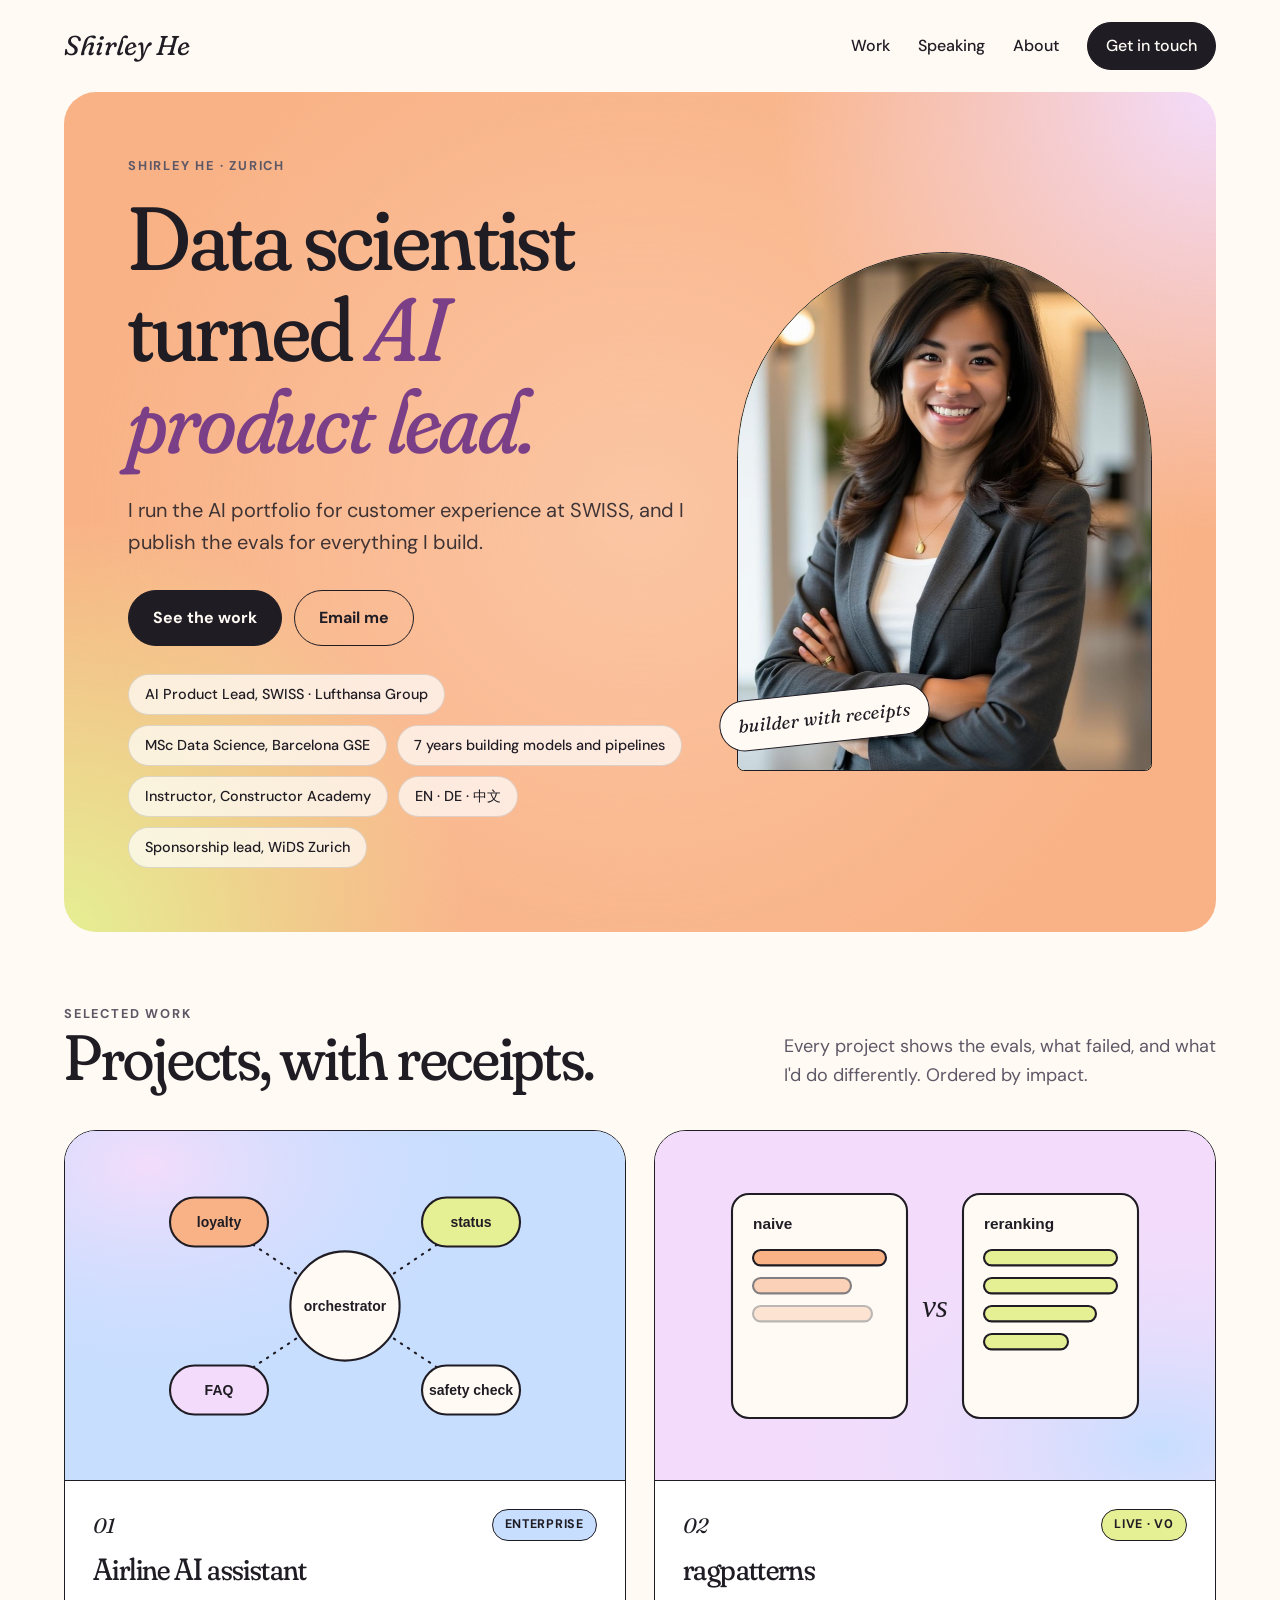
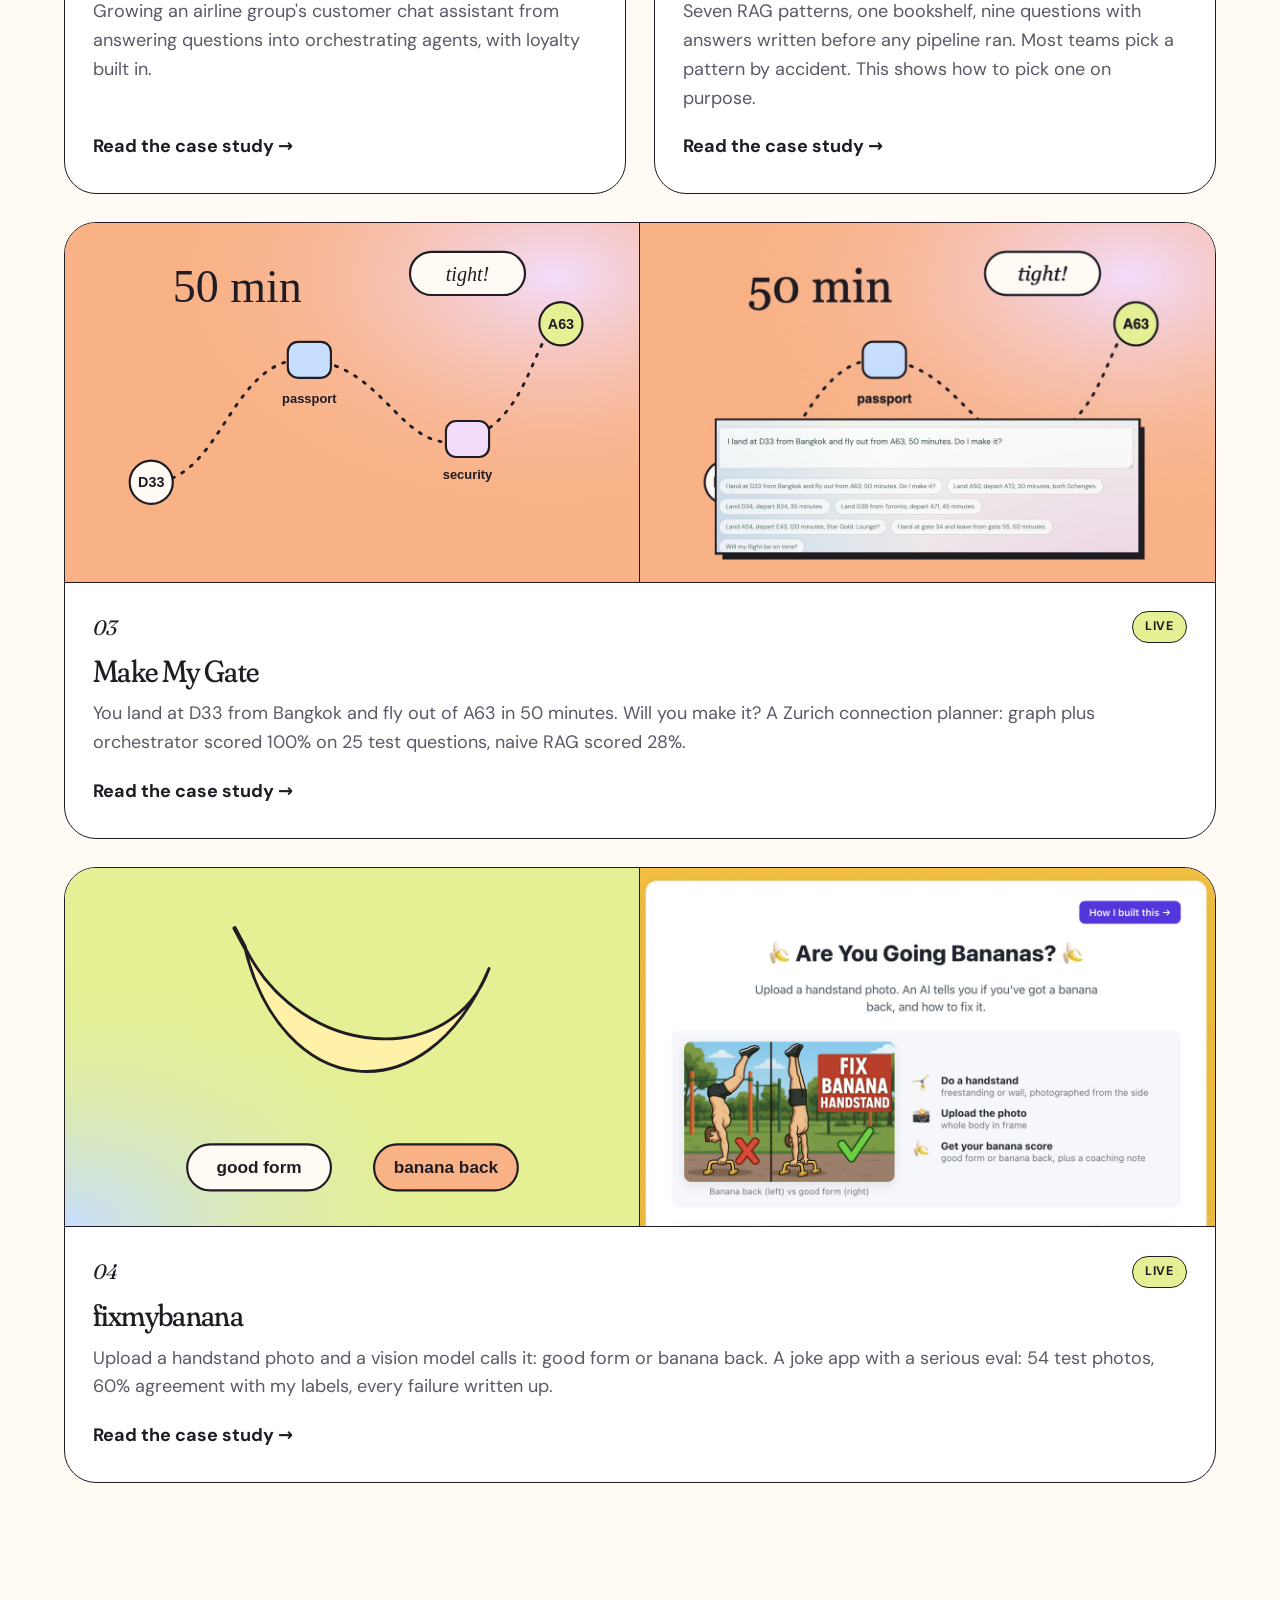
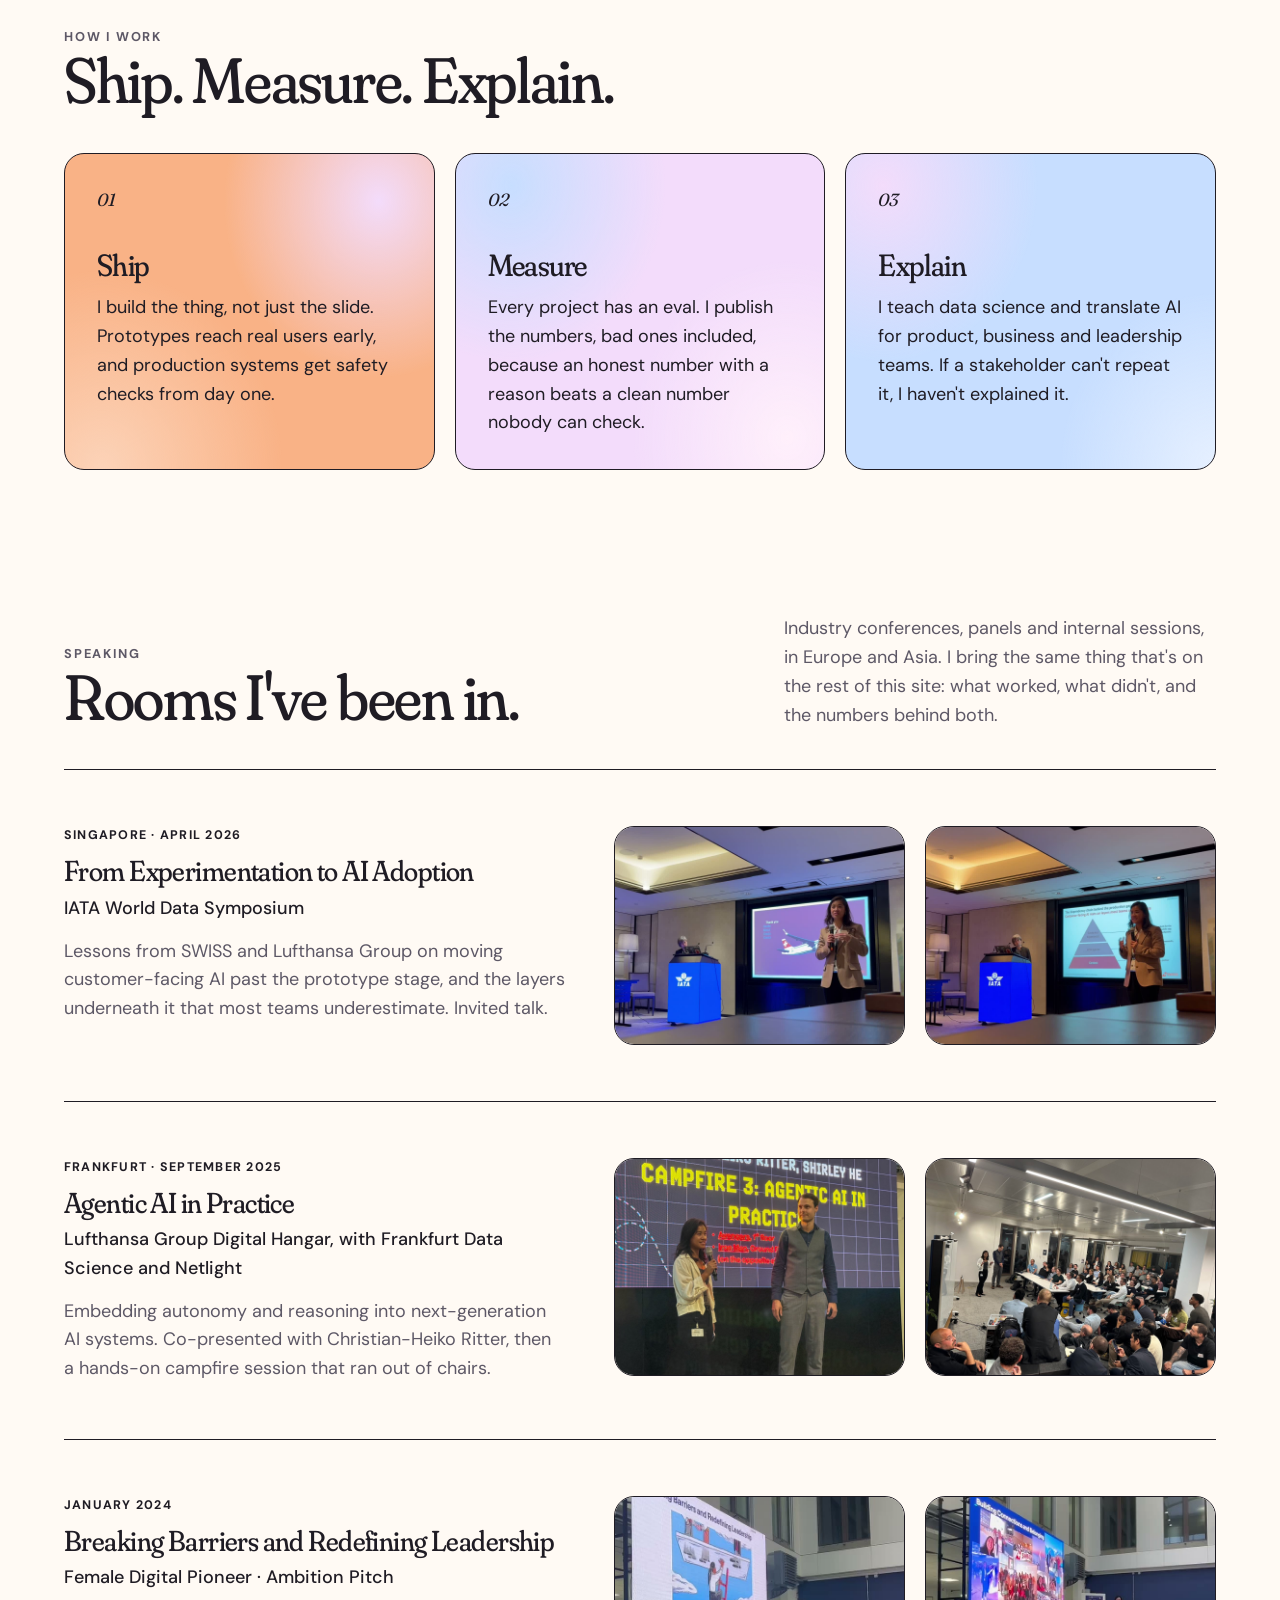
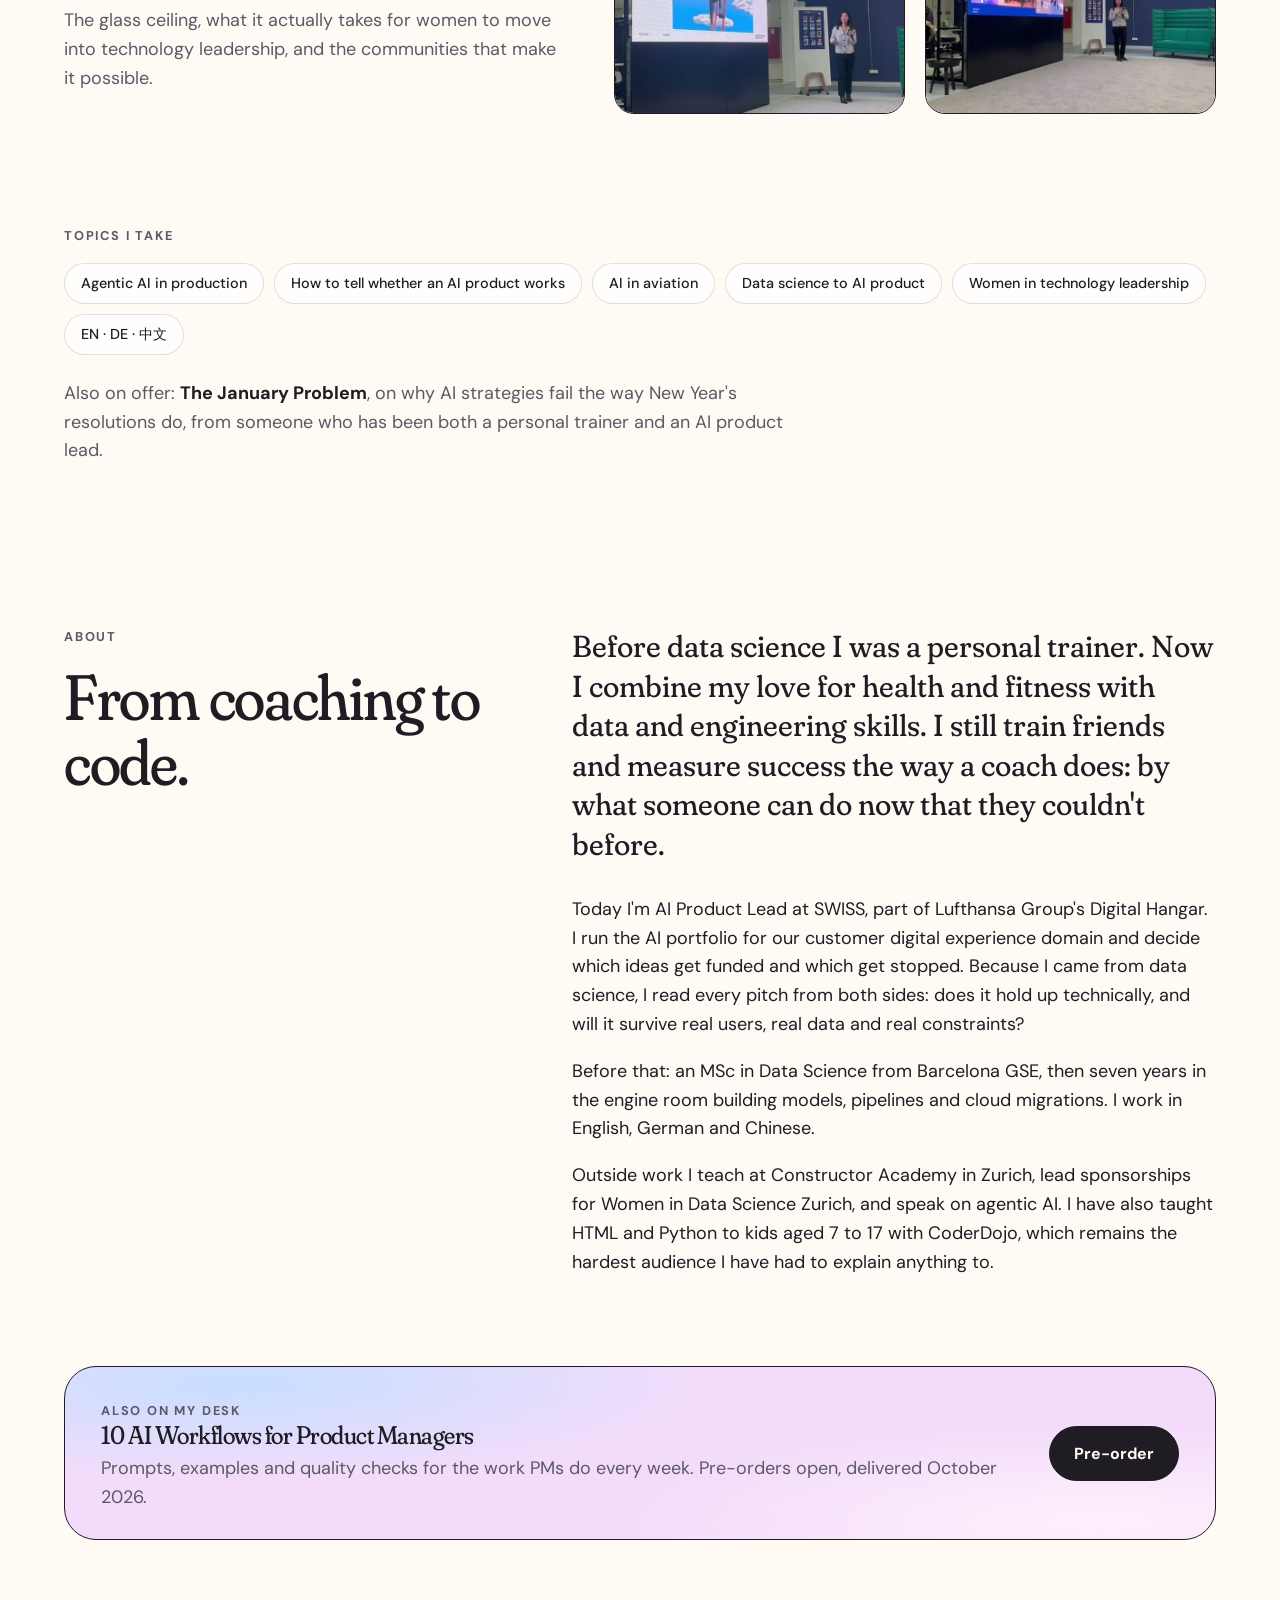
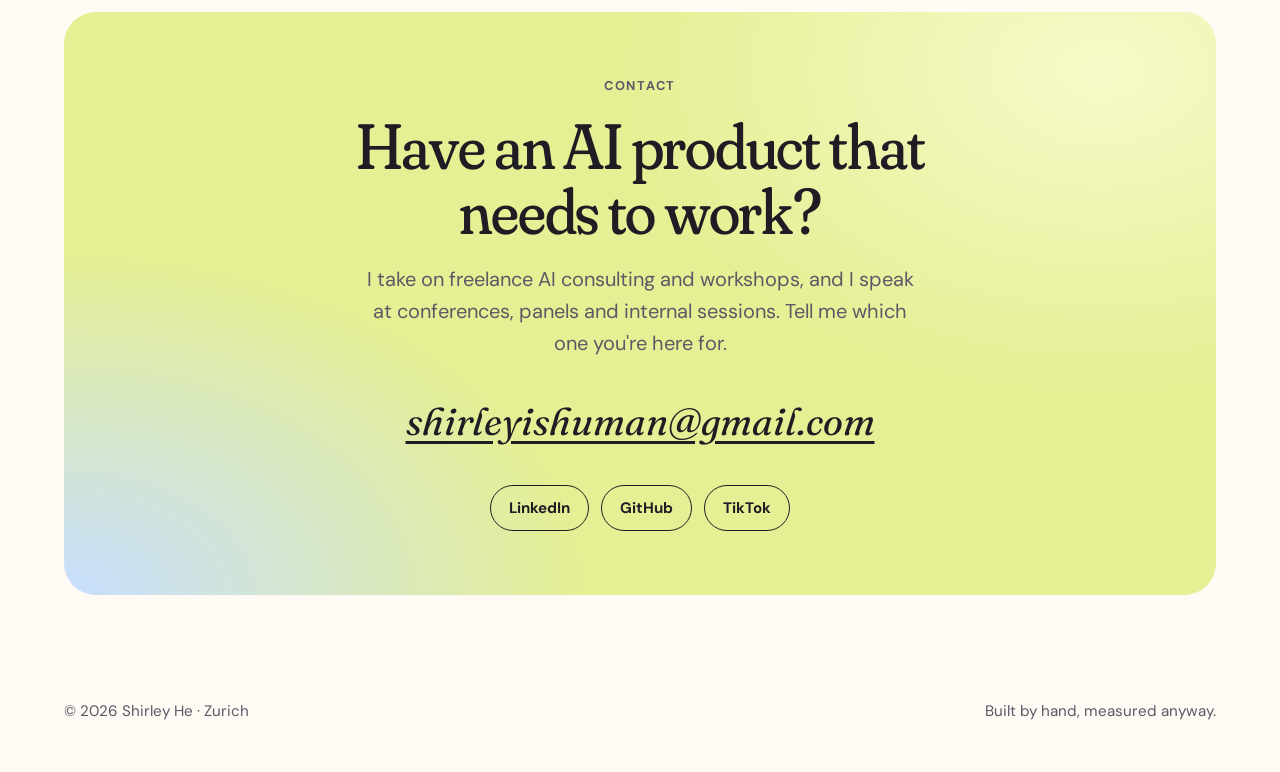
==== index.html @ cfe5b22f "Add the Female Digital Pioneer ambition pitch Third speaking entry, January 2024: "Breaking Barriers" ====
<!DOCTYPE html>
<html lang="en">
<head>
  <meta charset="utf-8">
  <meta name="viewport" content="width=device-width, initial-scale=1">

  <!-- EDIT: browser tab title + the description Google shows -->
  <title>Shirley He · AI Product Lead, SWISS · AI builder and speaker</title>
  <meta name="description" content="AI Product Lead at SWISS, part of Lufthansa Group. I run the AI portfolio for customer experience, build AI products with published evals, and speak on agentic AI.">

  <link rel="icon" href="assets/favicon.svg" type="image/svg+xml">
  <link rel="stylesheet" href="css/style.css">
</head>
<body>

<!-- =========================================================
     NAV
     ========================================================= -->
<header class="wrap nav">
  <a class="logo" href="/">Shirley He</a>
  <nav class="nav-links">
    <a href="#work">Work</a>
    <a href="#speaking">Speaking</a>
    <a href="#about">About</a>
    <a class="btn btn-dark btn-small" href="#contact">Get in touch</a>
  </nav>
</header>

<main>

<!-- =========================================================
     HERO
     ========================================================= -->
<section class="wrap">
  <div class="block grad-sunset hero">
    <div>
      <p class="eyebrow">Shirley He · Zurich</p>

      <!-- EDIT: headline. Words inside <em> show in italic purple. -->
      <h1>Data scientist turned <em>AI product lead.</em></h1>

      <p class="lead">I run the AI portfolio for customer experience at SWISS, and I publish the evals for everything I build.</p>

      <div class="hero-actions">
        <a class="btn btn-dark" href="#work">See the work</a>
        <a class="btn btn-light" href="mailto:shirleyishuman@gmail.com">Email me</a>
      </div>

      <!-- EDIT: the credentials strip. Add or remove <li class="chip"> items. -->
      <ul class="chips facts">
        <li class="chip">AI Product Lead, SWISS · Lufthansa Group</li>
        <li class="chip">MSc Data Science, Barcelona GSE</li>
        <li class="chip">7 years building models and pipelines</li>
        <li class="chip">Instructor, Constructor Academy</li>
        <li class="chip">EN · DE · 中文</li>
        <li class="chip">Sponsorship lead, WiDS Zurich</li>
      </ul>
    </div>

    <div class="portrait-wrap">
      <div class="portrait">
        <!-- EDIT: to change the photo, replace assets/shirley-portrait.jpg -->
        <img src="assets/shirley-portrait.jpg" alt="Portrait of Shirley He">
      </div>
      <span class="sticker">builder with receipts</span>
    </div>
  </div>
</section>


<!-- =========================================================
     WORK  (one <a class="card"> per project)
     To add a project: copy a whole <a class="card"> ... </a> block.
     A card with two images uses class="card card-wide" and
     class="card-image card-pair": illustration first, screenshot second.
     ========================================================= -->
<section class="wrap section" id="work">
  <div class="section-head">
    <div>
      <p class="eyebrow">Selected work</p>
      <h2>Projects, with receipts.</h2>
    </div>
    <p>Every project shows the evals, what failed, and what I'd do differently. Ordered by impact.</p>
  </div>

  <div class="cards">

    <!-- PROJECT 01 -->
    <a class="card" href="work/airline-assistant/">
      <div class="card-image"><img src="images/enterprise-assistant.svg" alt=""></div>
      <div class="card-body">
        <div class="card-top">
          <span class="card-num">01</span>
          <span class="tag tag-enterprise">Enterprise</span>
        </div>
        <h3>Airline AI assistant</h3>
        <p>Growing an airline group's customer chat assistant from answering questions into orchestrating agents, with loyalty built in.</p>
        <span class="card-link">Read the case study →</span>
      </div>
    </a>

    <!-- PROJECT 02 -->
    <a class="card" href="work/ragpatterns/">
      <div class="card-image"><img src="images/ragpatterns.svg" alt="Illustration: naive RAG versus reranking"></div>
      <div class="card-body">
        <div class="card-top">
          <span class="card-num">02</span>
          <span class="tag tag-live">Live · v0</span>
        </div>
        <h3>ragpatterns</h3>
        <p>Seven RAG patterns, one bookshelf, nine questions with answers written before any pipeline ran. Most teams pick a pattern by accident. This shows how to pick one on purpose.</p>
        <span class="card-link">Read the case study →</span>
      </div>
    </a>

    <!-- PROJECT 03 -->
    <a class="card card-wide" href="work/make-my-gate/">
      <div class="card-image card-pair">
        <img src="images/makemygate.svg" alt="Illustration: route from gate D33 through passport control and security to A63">
        <img src="images/makemygate.jpg" alt="Make My Gate, asking whether a D33 to A63 connection in 50 minutes is possible">
      </div>
      <div class="card-body">
        <div class="card-top">
          <span class="card-num">03</span>
          <span class="tag tag-live">Live</span>
        </div>
        <h3>Make My Gate</h3>
        <p>You land at D33 from Bangkok and fly out of A63 in 50 minutes. Will you make it? A Zurich connection planner: graph plus orchestrator scored 100% on 25 test questions, naive RAG scored 28%.</p>
        <span class="card-link">Read the case study →</span>
      </div>
    </a>

    <!-- PROJECT 04 -->
    <a class="card card-wide" href="work/fixmybanana/">
      <div class="card-image card-pair">
        <img src="images/fixmybanana.svg" alt="Illustration: good form or banana back">
        <img src="images/fixmybanana.jpg" alt="fixmybanana.com, comparing a banana back handstand with good form">
      </div>
      <div class="card-body">
        <div class="card-top">
          <span class="card-num">04</span>
          <span class="tag tag-live">Live</span>
        </div>
        <h3>fixmybanana</h3>
        <p>Upload a handstand photo and a vision model calls it: good form or banana back. A joke app with a serious eval: 54 test photos, 60% agreement with my labels, every failure written up.</p>
        <span class="card-link">Read the case study →</span>
      </div>
    </a>

  </div>
</section>


<!-- =========================================================
     HOW I WORK
     ========================================================= -->
<section class="wrap section">
  <div class="section-head">
    <div>
      <p class="eyebrow">How I work</p>
      <h2>Ship. Measure. Explain.</h2>
    </div>
  </div>

  <div class="three">
    <div class="pillar grad-peach">
      <span class="pillar-num">01</span>
      <h3>Ship</h3>
      <p>I build the thing, not just the slide. Prototypes reach real users early, and production systems get safety checks from day one.</p>
    </div>
    <div class="pillar grad-lilac">
      <span class="pillar-num">02</span>
      <h3>Measure</h3>
      <p>Every project has an eval. I publish the numbers, bad ones included, because an honest number with a reason beats a clean number nobody can check.</p>
    </div>
    <div class="pillar grad-blue">
      <span class="pillar-num">03</span>
      <h3>Explain</h3>
      <p>I teach data science and translate AI for product, business and leadership teams. If a stakeholder can't repeat it, I haven't explained it.</p>
    </div>
  </div>
</section>


<!-- =========================================================
     SPEAKING
     To add a talk: copy a whole <article class="event"> block.
     Each one takes two photos. For a talk with no photos yet,
     delete its <div class="event-shots"> and it will span the row.
     ========================================================= -->
<section class="wrap section" id="speaking">
  <div class="section-head">
    <div>
      <p class="eyebrow">Speaking</p>
      <h2>Rooms I've been in.</h2>
    </div>
    <p>Industry conferences, panels and internal sessions, in Europe and Asia. I bring the same thing that's on the rest of this site: what worked, what didn't, and the numbers behind both.</p>
  </div>

  <div class="events">

    <article class="event">
      <div class="event-info">
        <p class="event-meta">Singapore · April 2026</p>
        <h3>From Experimentation to AI Adoption</h3>
        <p class="event-venue">IATA World Data Symposium</p>
        <p>Lessons from SWISS and Lufthansa Group on moving customer-facing AI past the prototype stage, and the layers underneath it that most teams underestimate. Invited talk.</p>
      </div>
      <div class="event-shots">
        <img src="assets/speaking/iata-world-data-symposium.jpg" alt="Shirley He speaking at the IATA World Data Symposium, an IATA lectern beside her">
        <img src="assets/speaking/iata-dependency-chain.jpg" alt="Shirley He presenting a slide on the dependency chain behind the production gap">
      </div>
    </article>

    <article class="event">
      <div class="event-info">
        <p class="event-meta">Frankfurt · September 2025</p>
        <h3>Agentic AI in Practice</h3>
        <p class="event-venue">Lufthansa Group Digital Hangar, with Frankfurt Data Science and Netlight</p>
        <p>Embedding autonomy and reasoning into next-generation AI systems. Co-presented with Christian-Heiko Ritter, then a hands-on campfire session that ran out of chairs.</p>
      </div>
      <div class="event-shots">
        <img src="assets/speaking/agentic-ai-in-practice.jpg" alt="Shirley He on stage with a microphone, opening Campfire 3: Agentic AI in Practice">
        <img src="assets/speaking/full-room.jpg" alt="Shirley He presenting the session to a full room, with people seated on the floor">
      </div>
    </article>

    <article class="event">
      <div class="event-info">
        <p class="event-meta">January 2024</p>
        <h3>Breaking Barriers and Redefining Leadership</h3>
        <p class="event-venue">Female Digital Pioneer · Ambition Pitch</p>
        <p>The glass ceiling, what it actually takes for women to move into technology leadership, and the communities that make it possible.</p>
      </div>
      <div class="event-shots">
        <img src="assets/speaking/breaking-barriers.jpg" alt="Shirley He presenting a slide of a woman climbing a red ladder through a glass ceiling">
        <img src="assets/speaking/building-connections.jpg" alt="Shirley He presenting a slide titled Building Connections and Belonging">
      </div>
    </article>

  </div>

  <p class="eyebrow talks-label">Topics I take</p>
  <ul class="chips">
    <li class="chip">Agentic AI in production</li>
    <li class="chip">How to tell whether an AI product works</li>
    <li class="chip">AI in aviation</li>
    <li class="chip">Data science to AI product</li>
    <li class="chip">Women in technology leadership</li>
    <li class="chip">EN · DE · 中文</li>
  </ul>

  <p class="also">Also on offer: <strong>The January Problem</strong>, on why AI strategies fail the way New Year's resolutions do, from someone who has been both a personal trainer and an AI product lead.</p>
</section>


<!-- =========================================================
     ABOUT
     ========================================================= -->
<section class="wrap section" id="about">
  <div class="about">
    <div>
      <p class="eyebrow">About</p>
      <h2>From coaching to code.</h2>
    </div>
    <div class="about-text">
      <!-- EDIT: the first paragraph shows larger, in the serif font -->
      <p>Before data science I was a personal trainer. Now I combine my love for health and fitness with data and engineering skills. I still train friends and measure success the way a coach does: by what someone can do now that they couldn't before.</p>
      <p>Today I'm AI Product Lead at SWISS, part of Lufthansa Group's Digital Hangar. I run the AI portfolio for our customer digital experience domain and decide which ideas get funded and which get stopped. Because I came from data science, I read every pitch from both sides: does it hold up technically, and will it survive real users, real data and real constraints?</p>
      <p>Before that: an MSc in Data Science from Barcelona GSE, then seven years in the engine room building models, pipelines and cloud migrations. I work in English, German and Chinese.</p>
      <p>Outside work I teach at Constructor Academy in Zurich, lead sponsorships for Women in Data Science Zurich, and speak on agentic AI. I have also taught HTML and Python to kids aged 7 to 17 with CoderDojo, which remains the hardest audience I have had to explain anything to.</p>
    </div>
  </div>
</section>


<!-- =========================================================
     SIDE PROJECT STRIP
     ========================================================= -->
<section class="wrap">
  <div class="strip grad-lilac">
    <div>
      <p class="eyebrow">Also on my desk</p>
      <h3>10 AI Workflows for Product Managers</h3>
      <p>Prompts, examples and quality checks for the work PMs do every week. Pre-orders open, delivered October 2026.</p>
    </div>
    <a class="btn btn-dark" href="https://stan.store/shhirl/p/10-ai-workflows-for-product-managers">Pre-order</a>
  </div>
</section>


<!-- =========================================================
     CONTACT
     ========================================================= -->
<section class="wrap section" id="contact">
  <div class="block grad-lime contact">
    <p class="eyebrow">Contact</p>
    <h2>Have an AI product that needs to work?</h2>
    <p class="lead">I take on freelance AI consulting and workshops, and I speak at conferences, panels and internal sessions. Tell me which one you're here for.</p>
    <a class="email" href="mailto:shirleyishuman@gmail.com">shirleyishuman@gmail.com</a>

    <!-- EDIT: social links -->
    <div class="socials">
      <a class="btn btn-light btn-small" href="https://www.linkedin.com/in/shhirl">LinkedIn</a>
      <a class="btn btn-light btn-small" href="https://github.com/shhirl">GitHub</a>
      <a class="btn btn-light btn-small" href="https://www.tiktok.com/@shhirl0">TikTok</a>
    </div>
  </div>
</section>

</main>

<footer class="wrap footer">
  <span>© 2026 Shirley He · Zurich</span>
  <span>Built by hand, measured anyway.</span>
</footer>

</body>
</html>
---- css/style.css ----
/* =========================================================
   Shirley He portfolio  |  stylesheet
   ---------------------------------------------------------
   You mostly only need section 1 (colours + fonts).
   Everything else is layout. Search for a class name from
   the HTML to find its styling.
   ========================================================= */


/* ---------- 1. BRAND SETTINGS (edit these) ---------- */
:root {
  /* Brand colours from the Canva template */
  --peach: #f9b286;
  --lime:  #e5ef93;
  --lilac: #f3dcfb;
  --blue:  #c7deff;

  /* Text + background */
  --ink:    #1f1c24;   /* main text */
  --muted:  #5d5866;   /* secondary text */
  --paper:  #fffaf4;   /* page background */
  --line:   #1f1c2422; /* thin borders */

  /* Fonts. To use a different heading font, change --font-display.
     If you get a web licence for "The Youngest", put the file in
     /fonts, add an @font-face below, and list it first here. */
  --font-display: "Fraunces", Georgia, "Times New Roman", serif;
  --font-body: "DM Sans", system-ui, -apple-system, "Segoe UI", sans-serif;

  --radius-lg: 32px;
  --radius-md: 20px;
  --max: 1200px;
}


/* ---------- 2. FONTS (self-hosted, no Google calls) ---------- */
@font-face {
  font-family: "Fraunces";
  src: url("../fonts/fraunces-latin-full-normal.woff2") format("woff2");
  font-weight: 100 900; font-style: normal; font-display: swap;
}
@font-face {
  font-family: "Fraunces";
  src: url("../fonts/fraunces-latin-full-italic.woff2") format("woff2");
  font-weight: 100 900; font-style: italic; font-display: swap;
}
@font-face {
  font-family: "DM Sans";
  src: url("../fonts/dm-sans-latin-400-normal.woff2") format("woff2");
  font-weight: 400; font-display: swap;
}
@font-face {
  font-family: "DM Sans";
  src: url("../fonts/dm-sans-latin-500-normal.woff2") format("woff2");
  font-weight: 500; font-display: swap;
}
@font-face {
  font-family: "DM Sans";
  src: url("../fonts/dm-sans-latin-700-normal.woff2") format("woff2");
  font-weight: 700; font-display: swap;
}


/* ---------- 3. BASICS ---------- */
*, *::before, *::after { box-sizing: border-box; }

html { scroll-behavior: smooth; }

body {
  margin: 0;
  background: var(--paper);
  color: var(--ink);
  font-family: var(--font-body);
  font-size: 18px;
  line-height: 1.6;
  -webkit-font-smoothing: antialiased;
}

img { max-width: 100%; display: block; }

a { color: inherit; }

h1, h2, h3 {
  font-family: var(--font-display);
  font-weight: 420;
  font-variation-settings: "SOFT" 100, "WONK" 1, "opsz" 144;
  line-height: 1.02;
  letter-spacing: -0.02em;
  margin: 0;
}

h1 { font-size: clamp(2.8rem, 7vw, 6rem); }
h2 { font-size: clamp(2.2rem, 5vw, 4rem); }
h3 { font-size: clamp(1.5rem, 2.4vw, 2rem); }

em { font-style: italic; }

p { margin: 0 0 1em; }

.wrap {
  max-width: var(--max);
  margin: 0 auto;
  padding-inline: 24px;
}

.section { padding-block: 72px; }

.eyebrow {
  font-size: 0.8rem;
  font-weight: 700;
  letter-spacing: 0.14em;
  text-transform: uppercase;
  color: var(--muted);
  margin-bottom: 16px;
}

.lead { font-size: 1.25rem; color: var(--muted); max-width: 40ch; }


/* ---------- 4. GRADIENT BLOCKS (the Canva look) ---------- */
/* Add one of these classes to any block to colour it. */
.grad-peach {
  background:
    radial-gradient(60% 80% at 85% 15%, var(--lilac) 0%, transparent 70%),
    radial-gradient(70% 90% at 10% 100%, #fcd3b8 0%, transparent 70%),
    var(--peach);
}
.grad-lilac {
  background:
    radial-gradient(60% 80% at 15% 10%, var(--blue) 0%, transparent 70%),
    radial-gradient(60% 80% at 90% 90%, #fff0fb 0%, transparent 70%),
    var(--lilac);
}
.grad-lime {
  background:
    radial-gradient(60% 80% at 90% 10%, #f6fac9 0%, transparent 70%),
    radial-gradient(70% 90% at 0% 100%, var(--blue) 0%, transparent 65%),
    var(--lime);
}
.grad-blue {
  background:
    radial-gradient(60% 80% at 10% 10%, var(--lilac) 0%, transparent 70%),
    radial-gradient(60% 80% at 100% 100%, #e6f0ff 0%, transparent 70%),
    var(--blue);
}
.grad-sunset {
  background:
    radial-gradient(55% 75% at 100% 0%, var(--lilac) 0%, transparent 70%),
    radial-gradient(50% 70% at 0% 100%, var(--lime) 0%, transparent 70%),
    radial-gradient(60% 80% at 50% 50%, #fbc6a4 0%, transparent 80%),
    var(--peach);
}

.block {
  border-radius: var(--radius-lg);
  padding: clamp(28px, 5vw, 64px);
}


/* ---------- 5. NAV ---------- */
.nav {
  display: flex;
  align-items: center;
  justify-content: space-between;
  gap: 16px;
  padding-block: 22px;
}
.logo {
  font-family: var(--font-display);
  font-style: italic;
  font-size: 1.7rem;
  text-decoration: none;
  font-variation-settings: "SOFT" 100, "WONK" 1;
}
.nav-links { display: flex; gap: 28px; align-items: center; }
.nav-links a { text-decoration: none; font-weight: 500; font-size: 1rem; }
.nav-links a:hover { text-decoration: underline; text-underline-offset: 4px; }


/* ---------- 6. BUTTONS + CHIPS ---------- */
.btn {
  display: inline-flex;
  align-items: center;
  gap: 8px;
  padding: 14px 24px;
  border-radius: 999px;
  font-weight: 700;
  font-size: 1rem;
  text-decoration: none;
  border: 1.5px solid var(--ink);
  transition: transform .15s ease;
}
.btn:hover { transform: translateY(-2px); }
.btn-dark { background: var(--ink); color: var(--paper); }
.btn-light { background: transparent; }
.btn-small { padding: 10px 18px; font-size: 0.95rem; }

.chips { display: flex; flex-wrap: wrap; gap: 10px; padding: 0; margin: 0; list-style: none; }
.chip {
  padding: 8px 16px;
  border-radius: 999px;
  background: #ffffffb3;
  border: 1px solid var(--line);
  font-size: 0.9rem;
  font-weight: 500;
}


/* ---------- 7. HERO ---------- */
.hero {
  display: grid;
  grid-template-columns: 1.35fr 1fr;
  gap: 48px;
  align-items: center;
  position: relative;
  overflow: hidden;
}
.hero h1 { margin-bottom: 28px; }
.hero h1 em { color: #7a3f86; }
.hero .lead { color: var(--ink); opacity: .85; margin-bottom: 32px; }
.hero-actions { display: flex; gap: 12px; flex-wrap: wrap; }

.portrait {
  position: relative;
  aspect-ratio: 4 / 5;
  max-width: 100%;
  border-radius: 999px 999px var(--radius-lg) var(--radius-lg); /* arch shape */
  overflow: hidden;
  background: var(--lime);
  border: 1.5px solid var(--ink);
}
.portrait img { width: 100%; height: 100%; object-fit: cover; object-position: center top; }

.sticker {
  position: absolute;
  bottom: 28px;
  left: -18px;
  background: var(--paper);
  border: 1.5px solid var(--ink);
  border-radius: 999px;
  padding: 10px 18px;
  font-family: var(--font-display);
  font-style: italic;
  font-size: 1.15rem;
  transform: rotate(-6deg);
  white-space: nowrap;
}
.portrait-wrap { position: relative; }

.facts { margin-top: 28px; }


/* ---------- 8. SECTION HEADINGS ---------- */
.section-head {
  display: flex;
  justify-content: space-between;
  align-items: end;
  gap: 24px;
  margin-bottom: 40px;
  flex-wrap: wrap;
}
.section-head p { color: var(--muted); max-width: 36ch; margin: 0; }


/* ---------- 9. PROJECT CARDS ---------- */
.cards {
  display: grid;
  grid-template-columns: repeat(2, 1fr);
  gap: 28px;
}
.card {
  display: flex;
  flex-direction: column;
  text-decoration: none;
  border-radius: var(--radius-lg);
  border: 1.5px solid var(--ink);
  background: #fff;
  overflow: hidden;
  transition: transform .2s ease, box-shadow .2s ease;
}
.card:hover { transform: translateY(-4px); box-shadow: 6px 8px 0 var(--ink); }
.card-wide { grid-column: 1 / -1; }
.card-image.card-pair {
  aspect-ratio: 32 / 10;
  display: grid;
  grid-template-columns: 1fr 1fr;
  place-items: stretch;
}
.card-pair img { width: 100%; height: 100%; object-fit: cover; }
.card-pair img:first-child { border-right: 1.5px solid var(--ink); }
.card-image {
  aspect-ratio: 16 / 10;
  max-width: 100%;
  border-bottom: 1.5px solid var(--ink);
  display: grid;
  place-items: center;
  overflow: hidden;
}
.card-image img { width: 100%; height: 100%; object-fit: cover; }
.card-body { padding: 28px 28px 32px; display: flex; flex-direction: column; gap: 12px; flex: 1; }
.card-top { display: flex; justify-content: space-between; align-items: center; gap: 12px; }
.card-num { font-family: var(--font-display); font-style: italic; font-size: 1.3rem; }
.card-body p { color: var(--muted); margin: 0; }
.card-link { margin-top: auto; padding-top: 8px; font-weight: 700; }
.tag {
  font-size: 0.78rem;
  font-weight: 700;
  letter-spacing: 0.06em;
  text-transform: uppercase;
  padding: 5px 12px;
  border-radius: 999px;
  border: 1px solid var(--ink);
}
.tag-live { background: var(--lime); }
.tag-building { background: var(--peach); }
.tag-enterprise { background: var(--blue); }


/* ---------- 10. HOW I WORK (three columns) ---------- */
.three {
  display: grid;
  grid-template-columns: repeat(3, 1fr);
  gap: 20px;
}
.pillar {
  border-radius: var(--radius-md);
  padding: 32px;
  border: 1.5px solid var(--ink);
}
.pillar h3 { margin-bottom: 12px; }
.pillar p { margin: 0; }
.pillar-num { font-family: var(--font-display); font-style: italic; font-size: 1.1rem; margin-bottom: 36px; display: block; }


/* ---------- 11. ABOUT ---------- */
.about {
  display: grid;
  grid-template-columns: 1fr 1.4fr;
  gap: 48px;
}
.about-text p:first-of-type {
  font-family: var(--font-display);
  font-size: clamp(1.4rem, 2.4vw, 1.9rem);
  line-height: 1.3;
  font-variation-settings: "SOFT" 100, "opsz" 72;
}


/* ---------- 12. SIDE PROJECT STRIP ---------- */
.strip {
  display: flex;
  justify-content: space-between;
  align-items: center;
  gap: 24px;
  flex-wrap: wrap;
  border: 1.5px solid var(--ink);
  border-radius: var(--radius-lg);
  padding: 28px 36px;
}
.strip > div { flex: 1 1 420px; }
.strip h3 { font-size: 1.6rem; }
.strip p { margin: 6px 0 0; color: var(--muted); }


/* ---------- 13. CONTACT ---------- */
.contact { text-align: center; }
.contact h2 { max-width: 16ch; margin: 0 auto 20px; }
.contact .lead { margin: 0 auto 32px; }
.contact .email {
  font-family: var(--font-display);
  font-size: clamp(1.4rem, 3.5vw, 2.4rem);
  font-style: italic;
  text-underline-offset: 6px;
  word-break: break-word;
}
.socials { display: flex; justify-content: center; gap: 12px; margin-top: 32px; flex-wrap: wrap; }


/* ---------- 14. FOOTER ---------- */
.footer {
  display: flex;
  justify-content: space-between;
  gap: 16px;
  flex-wrap: wrap;
  padding-block: 32px 48px;
  color: var(--muted);
  font-size: 0.95rem;
}


/* ---------- 15. CASE STUDY PAGES ---------- */
.back { font-weight: 700; text-decoration: none; display: inline-block; margin-bottom: 28px; }

.cs-hero h1 { margin-bottom: 20px; }
.cs-hero .lead { color: var(--ink); opacity: .85; max-width: 46ch; }

.meta {
  display: grid;
  grid-template-columns: repeat(4, 1fr);
  gap: 20px;
  margin-top: 40px;
  padding-top: 28px;
  border-top: 1.5px solid var(--ink);
}
.meta dt { font-size: 0.78rem; font-weight: 700; letter-spacing: 0.1em; text-transform: uppercase; margin-bottom: 4px; }
.meta dd { margin: 0; font-size: 1rem; }
.meta a { font-weight: 700; }

.cs-image {
  margin-top: 28px;
  border-radius: var(--radius-lg);
  border: 1.5px solid var(--ink);
  overflow: hidden;
  aspect-ratio: 16 / 9;
  max-width: 100%;
}
.cs-image img { width: 100%; height: 100%; object-fit: cover; }

/* "01 Background / 02 Solution" rows */
.steps { margin-top: 56px; }
.step {
  display: grid;
  grid-template-columns: 1fr 1.6fr;
  gap: 48px;
  padding-block: 56px;
  border-top: 1.5px solid var(--ink);
}
.step-num {
  font-family: var(--font-display);
  font-style: italic;
  font-size: 1.2rem;
  display: block;
  margin-bottom: 12px;
}
.step-body p:last-child { margin-bottom: 0; }
.step-body ul { padding-left: 1.2em; margin: 0; }
.step-body li { margin-bottom: 8px; }

.stats {
  display: grid;
  grid-template-columns: repeat(2, 1fr);
  gap: 16px;
  margin: 8px 0 24px;
}
.stat {
  border-radius: var(--radius-md);
  padding: 22px;
  border: 1.5px solid var(--ink);
}
.stat strong {
  display: block;
  font-family: var(--font-display);
  font-weight: 420;
  font-size: 2.4rem;
  line-height: 1;
  margin-bottom: 10px;
}
.stat span { font-size: 0.92rem; line-height: 1.4; display: block; }

.note {
  font-size: 0.95rem;
  color: var(--muted);
  border-left: 3px solid var(--peach);
  padding-left: 14px;
}

/* buttons under the case-study intro */
.cs-actions { display: flex; gap: 12px; flex-wrap: wrap; margin-top: 28px; }

/* stat cards that hold a short phrase instead of a number */
.stat-text strong { font-size: 1.45rem; line-height: 1.15; }

/* small grey caption under a stat grid or table */
.caption { font-size: 0.92rem; color: var(--muted); }

.next {
  display: flex;
  justify-content: space-between;
  align-items: center;
  gap: 24px;
  flex-wrap: wrap;
  text-decoration: none;
}
.next h2 { font-size: clamp(2rem, 4vw, 3.2rem); }


/* ---------- 12b. SPEAKING ---------- */
.events { margin-top: 8px; }
.event {
  display: grid;
  /* Second number sizes the photos. Lower it to shrink them. */
  grid-template-columns: 1fr 1.2fr;
  gap: 48px;
  padding-block: 56px;
  border-top: 1.5px solid var(--ink);
}
.event-info h3 { margin: 0 0 8px; font-size: 1.8rem; }
.event-info p { margin: 0 0 14px; color: var(--muted); }
.event-info p:last-child { margin-bottom: 0; }
.event-meta {
  font-size: 0.78rem;
  font-weight: 700;
  letter-spacing: 0.1em;
  text-transform: uppercase;
  color: var(--ink) !important;
  margin-bottom: 10px !important;
}
.event-venue { font-weight: 500; color: var(--ink) !important; }
.event-shots {
  display: grid;
  grid-template-columns: repeat(2, 1fr);
  gap: 20px;
  align-content: start;
}
.event-shots img {
  width: 100%;
  aspect-ratio: 4 / 3;
  object-fit: cover;
  border-radius: var(--radius-md);
  border: 1.5px solid var(--ink);
  display: block;
}
.event:has(.event-info:only-child) { grid-template-columns: 1fr; }
.talks-label { margin-top: 56px; }
.also { margin-top: 24px; color: var(--muted); max-width: 60ch; }
.also strong { color: var(--ink); }

/* ---------- 16. MOBILE ---------- */
@media (max-width: 900px) {
  .hero, .about, .step { grid-template-columns: 1fr; gap: 28px; }
  .portrait-wrap { max-width: 300px; }
  .cards, .three { grid-template-columns: 1fr; }
  .card-image.card-pair { grid-template-columns: 1fr; aspect-ratio: 8 / 10; }
  .card-pair img:first-child { border-right: 0; border-bottom: 1.5px solid var(--ink); }
  .event { grid-template-columns: 1fr; gap: 28px; padding-block: 40px; }
  .event-shots { max-width: 620px; }
  .meta { grid-template-columns: repeat(2, 1fr); }
  .section { padding-block: 48px; }
  .step { padding-block: 40px; }
}
@media (max-width: 560px) {
  body { font-size: 17px; }
  .nav-links a:not(.btn) { display: none; }
  .sticker { left: 12px; }
  .strip { padding: 24px; }
  .stats, .event-shots { grid-template-columns: 1fr; }
}
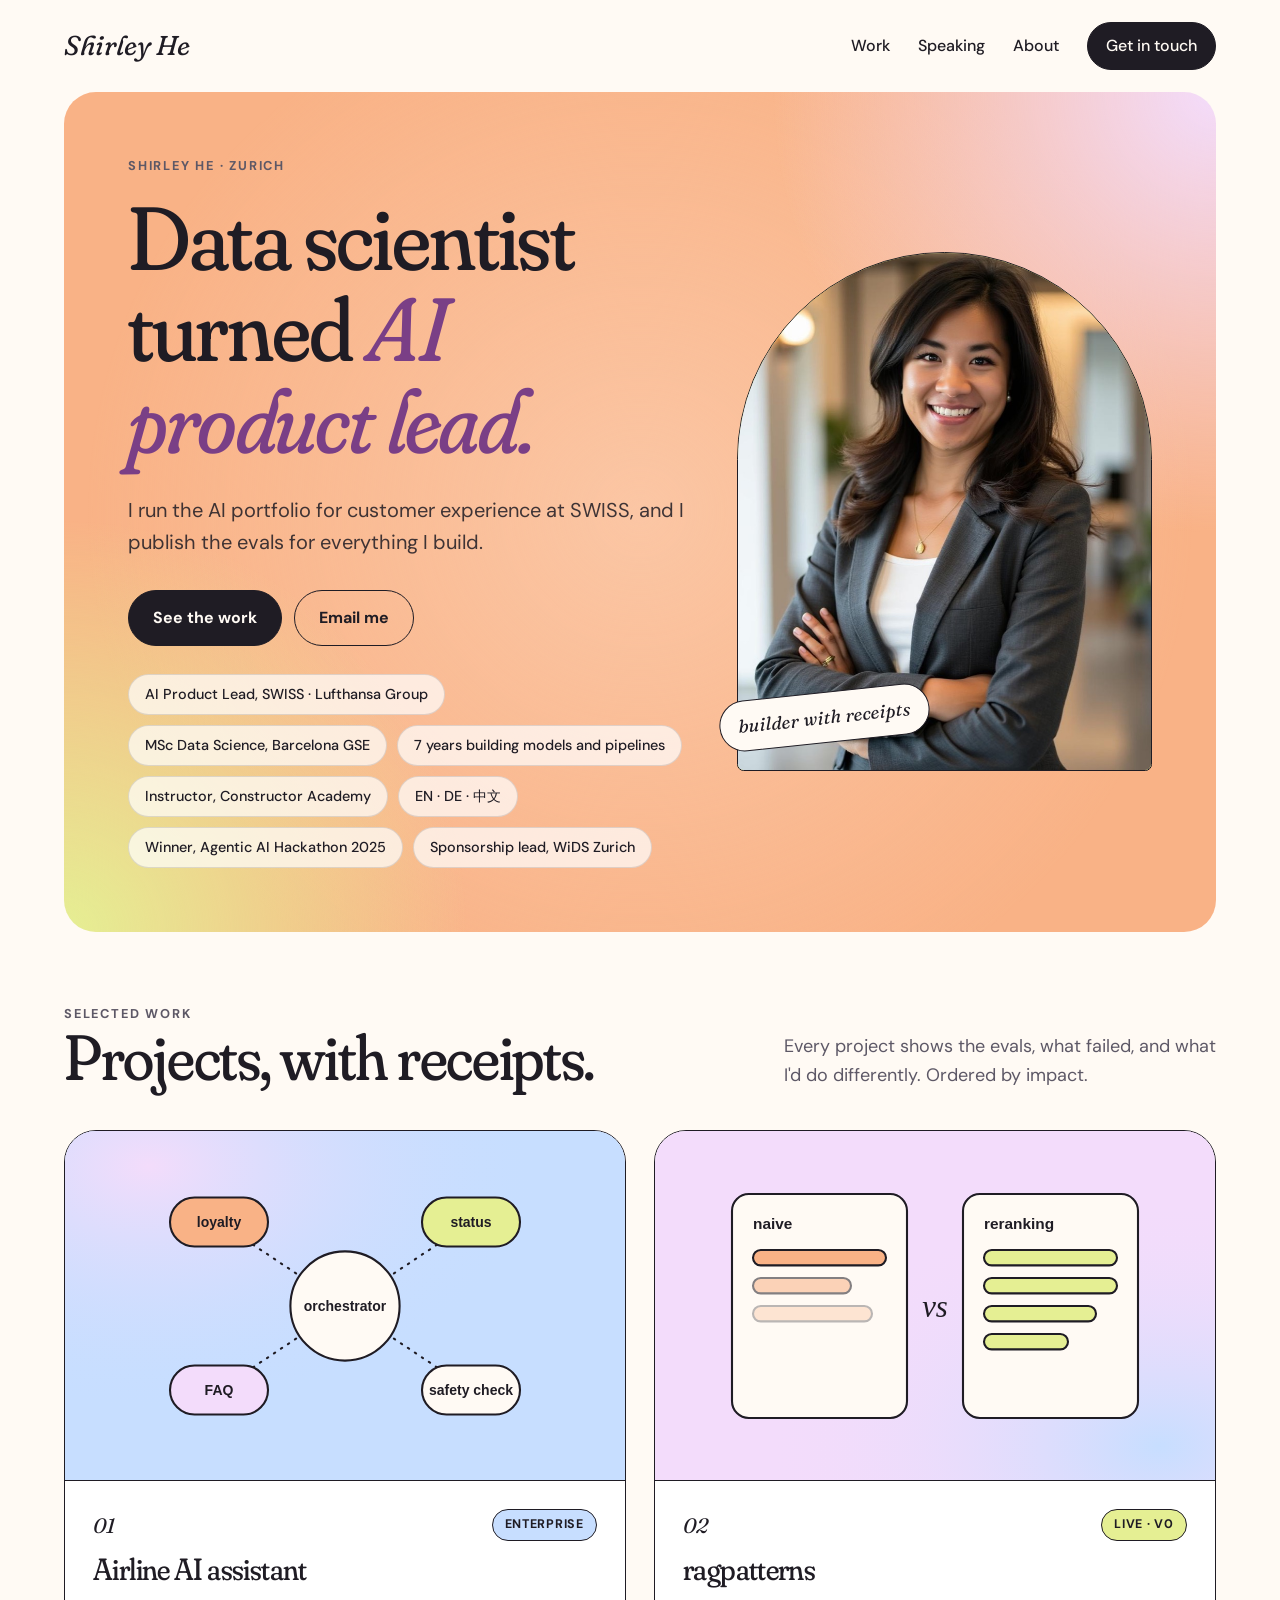
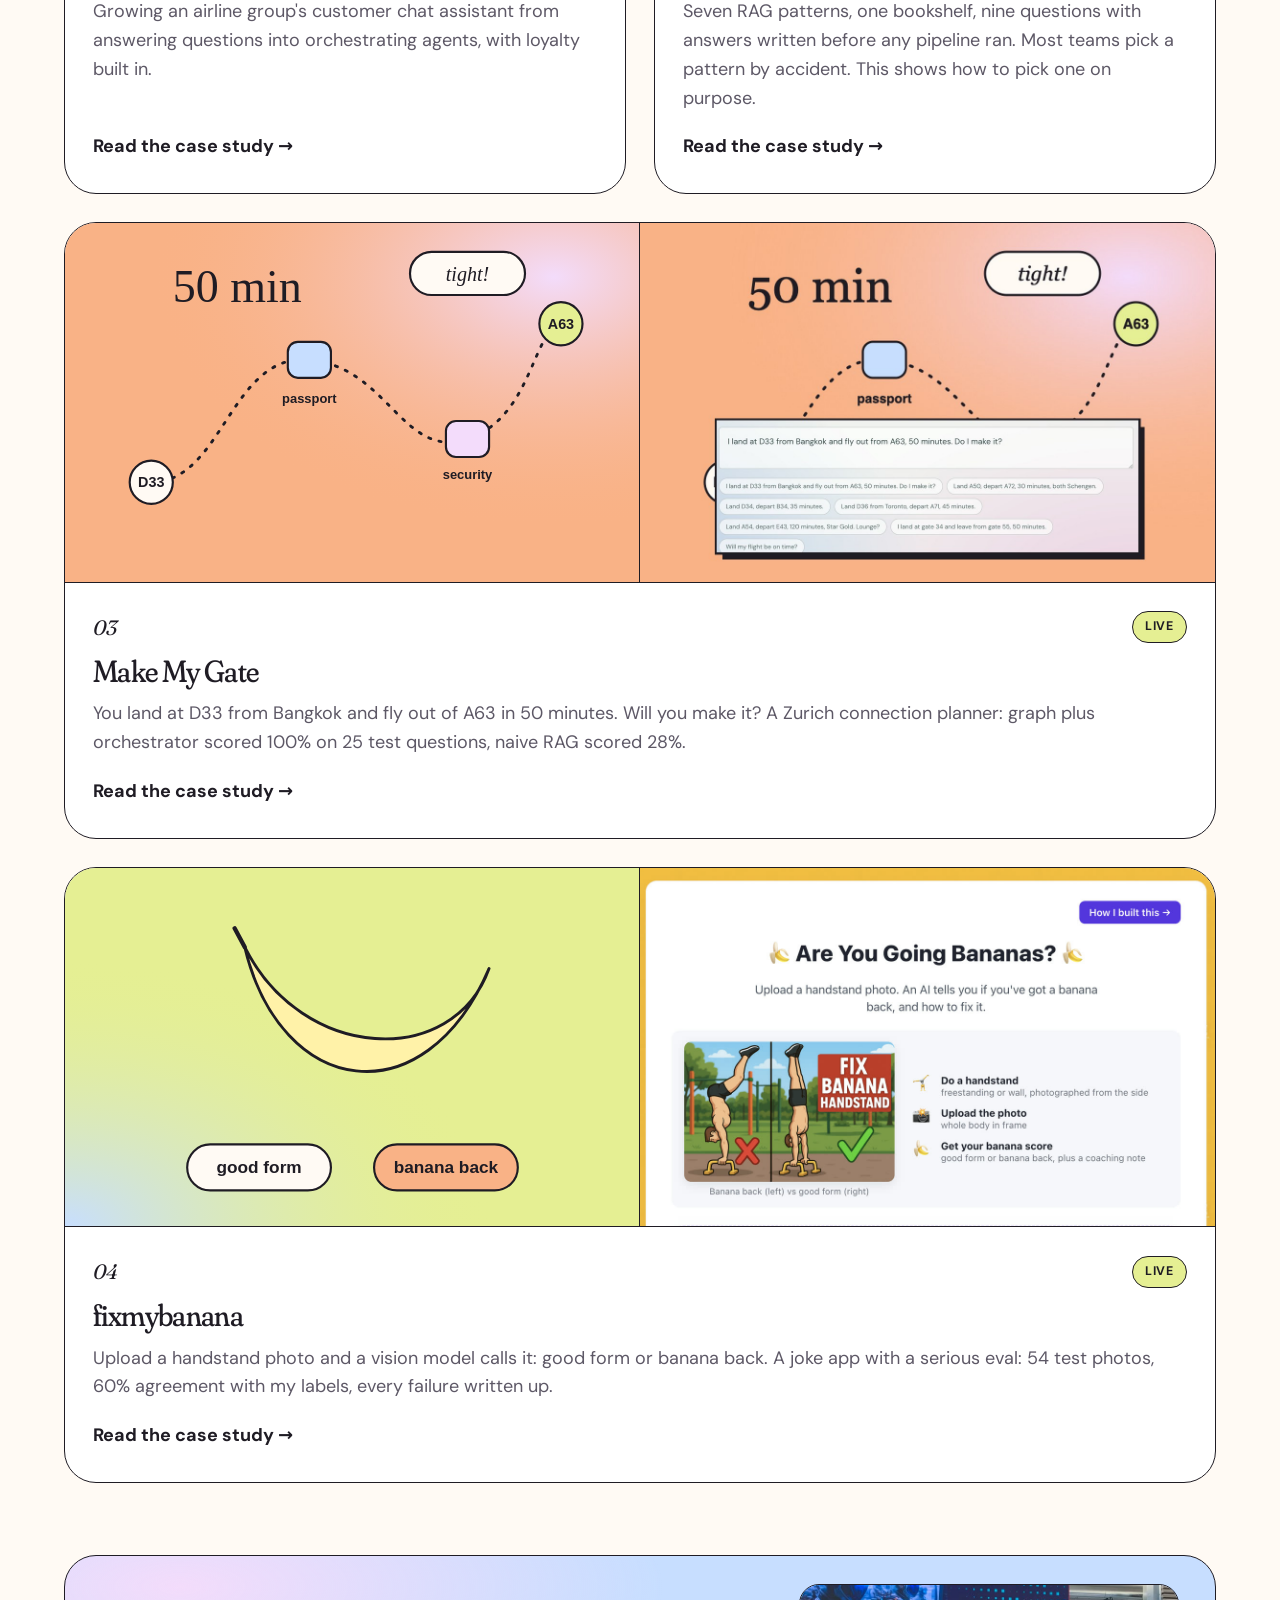
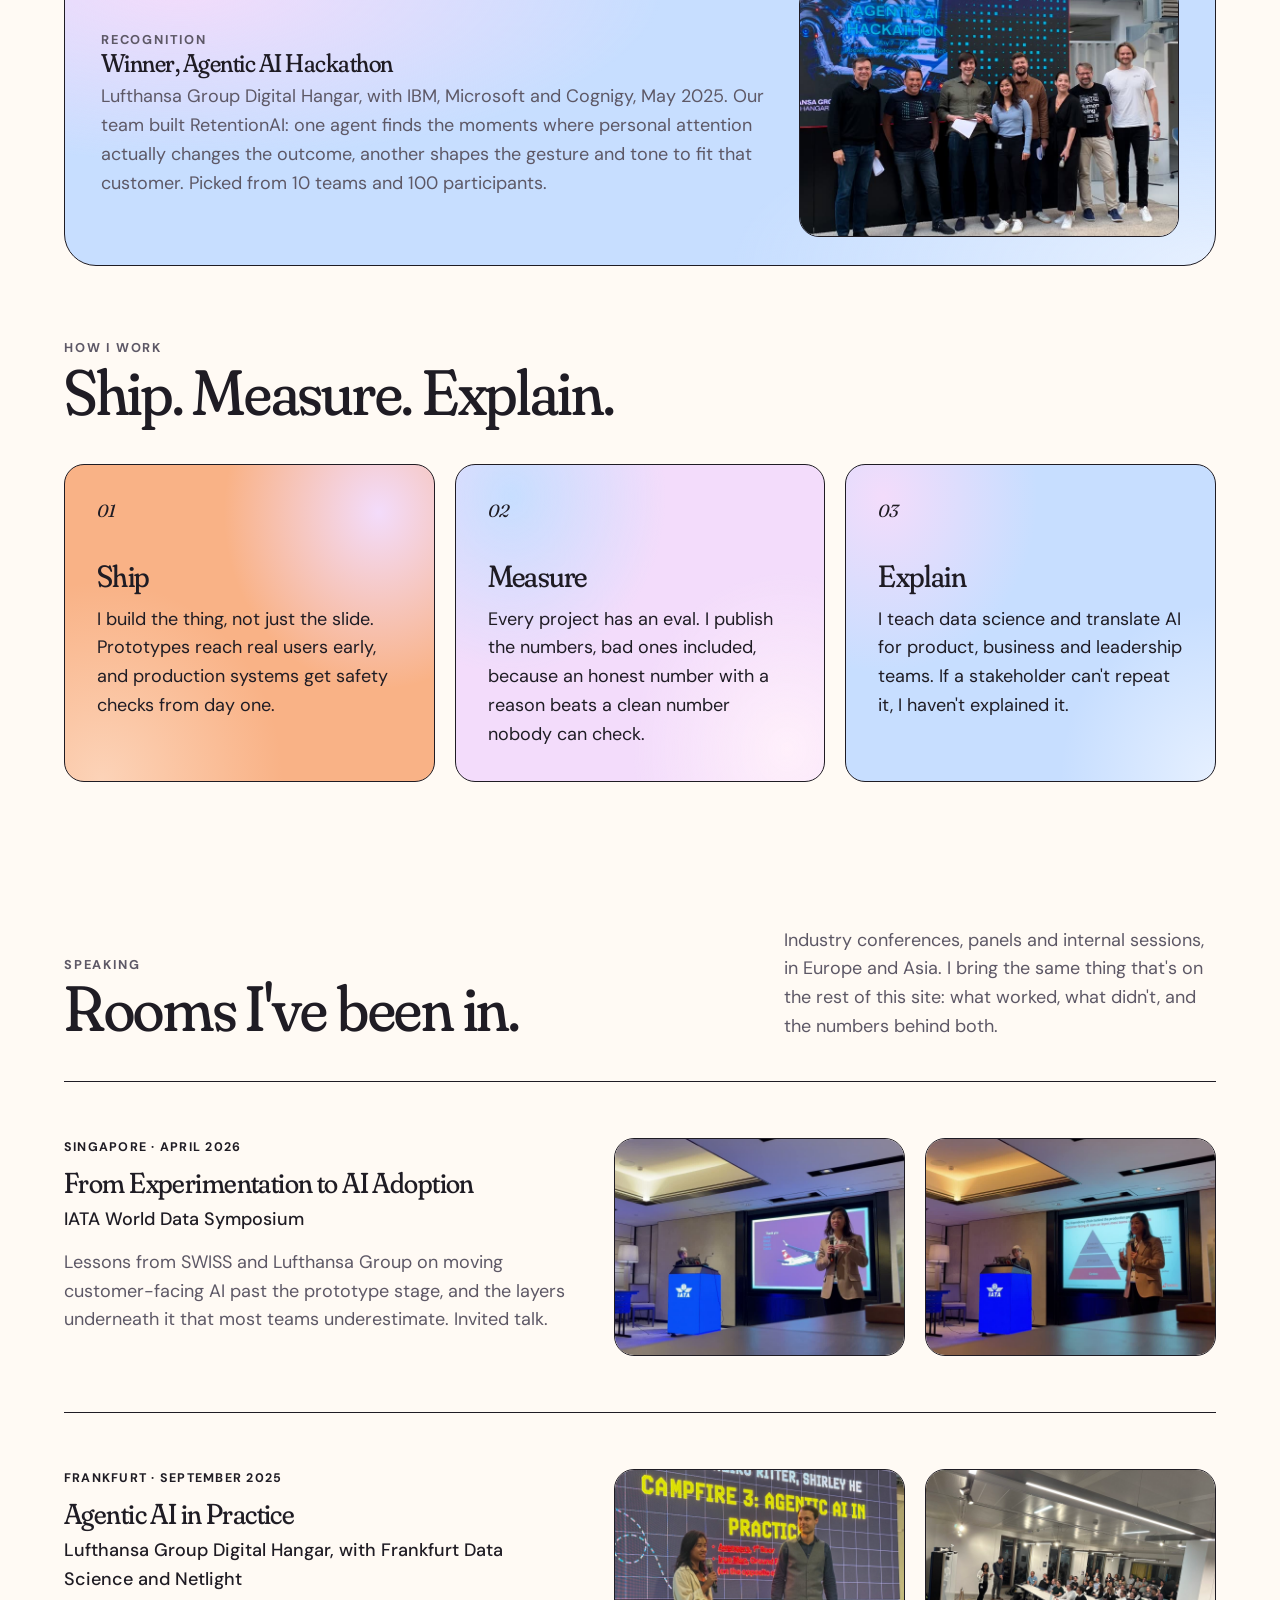
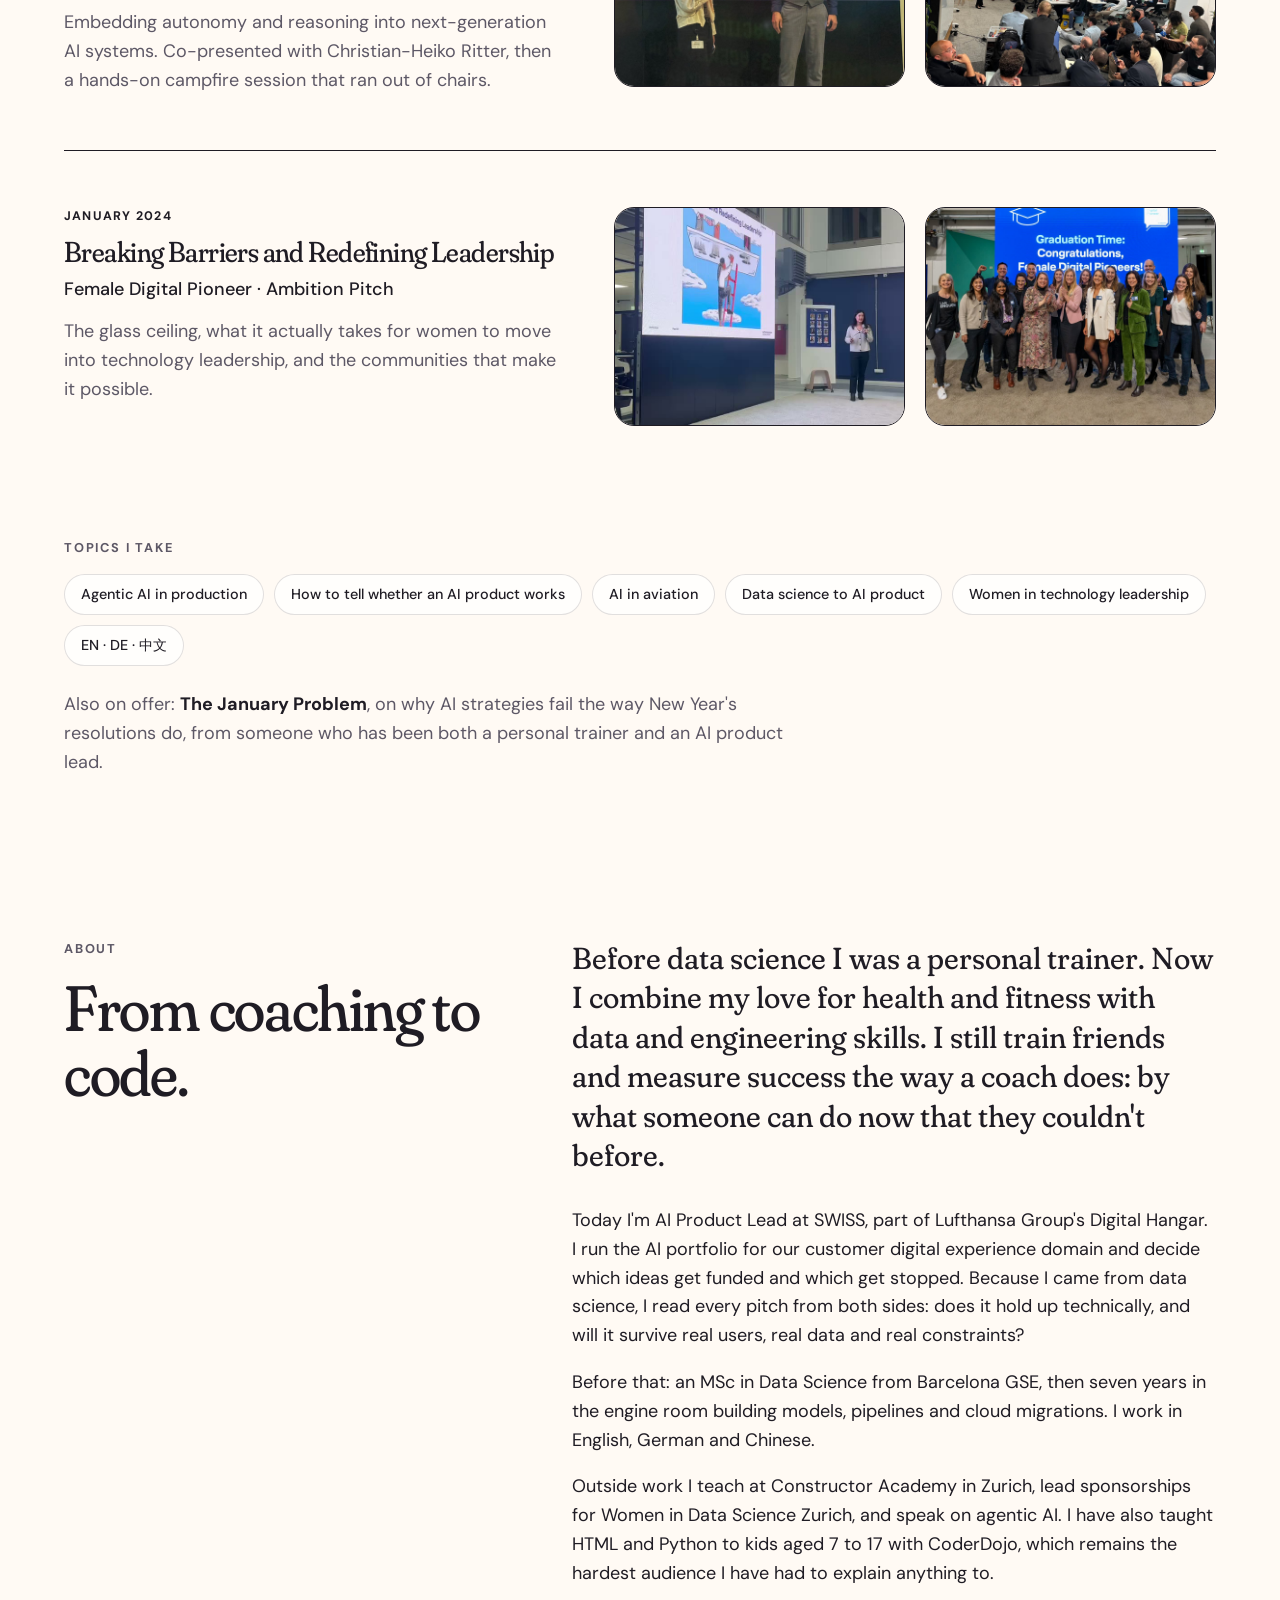
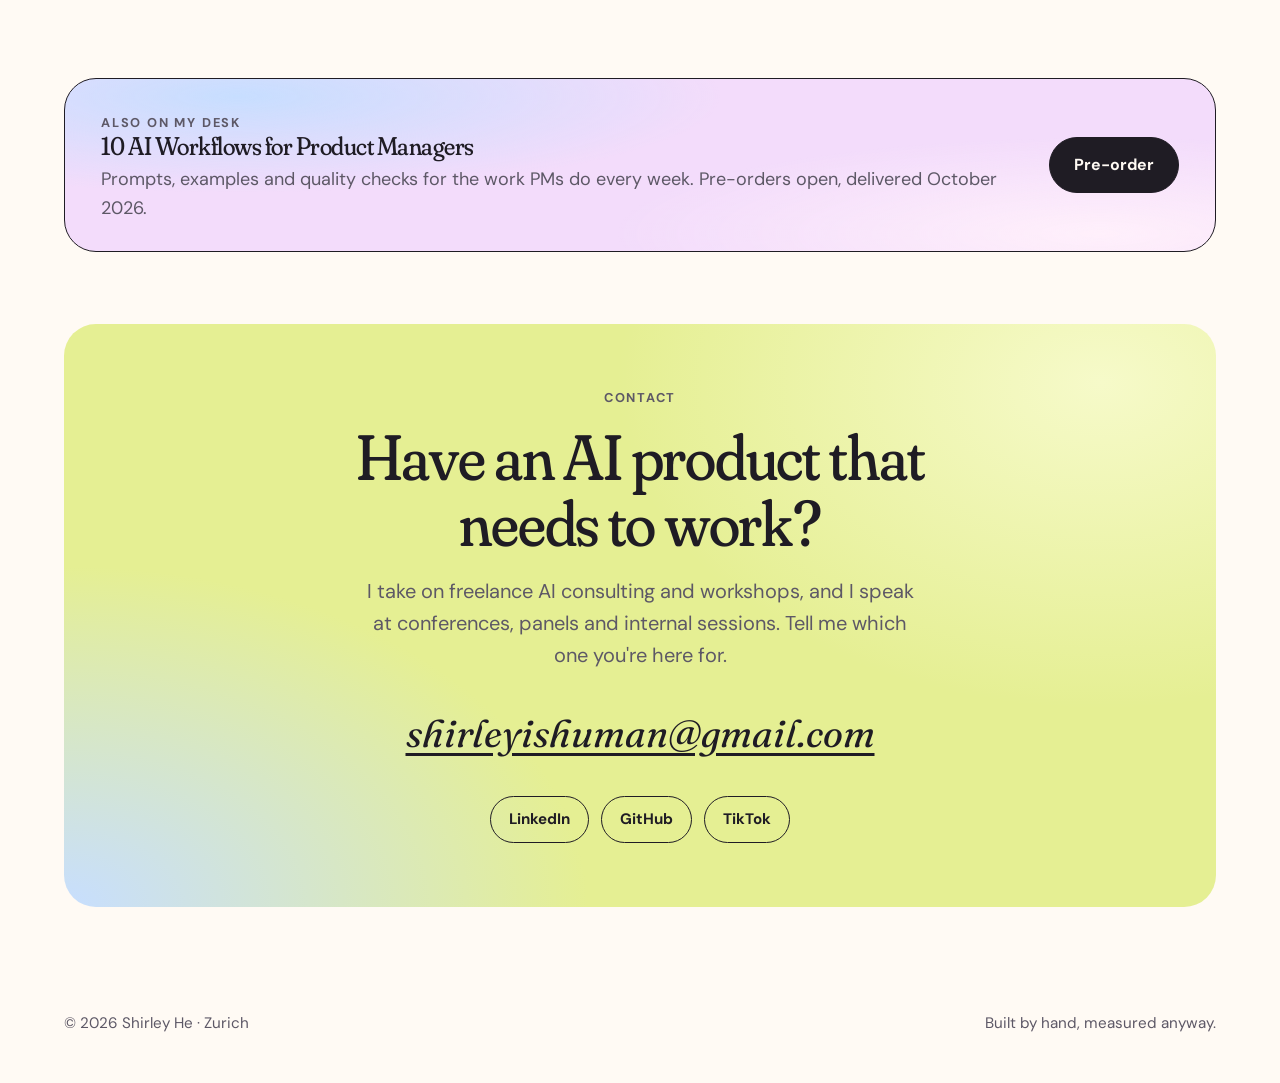
==== commit 00b1c818: "Add the Agentic AI Hackathon win, swap two photos The site had no awards anywhere. A Recognition str" ====
--- a/index.html
+++ b/index.html
@@ -53,6 +53,7 @@
         <li class="chip">7 years building models and pipelines</li>
         <li class="chip">Instructor, Constructor Academy</li>
         <li class="chip">EN · DE · 中文</li>
+        <li class="chip">Winner, Agentic AI Hackathon 2025</li>
         <li class="chip">Sponsorship lead, WiDS Zurich</li>
       </ul>
     </div>
@@ -152,6 +153,21 @@
 
 
 <!-- =========================================================
+     RECOGNITION
+     ========================================================= -->
+<section class="wrap">
+  <div class="strip grad-blue recognition">
+    <div>
+      <p class="eyebrow">Recognition</p>
+      <h3>Winner, Agentic AI Hackathon</h3>
+      <p>Lufthansa Group Digital Hangar, with IBM, Microsoft and Cognigy, May 2025. Our team built RetentionAI: one agent finds the moments where personal attention actually changes the outcome, another shapes the gesture and tone to fit that customer. Picked from 10 teams and 100 participants.</p>
+    </div>
+    <img class="strip-image" src="assets/hackathon-win.jpg" alt="Shirley He holding the winner's award with her team at the Lufthansa Group Digital Hangar Agentic AI Hackathon">
+  </div>
+</section>
+
+
+<!-- =========================================================
      HOW I WORK
      ========================================================= -->
 <section class="wrap section">
@@ -234,7 +250,7 @@
       </div>
       <div class="event-shots">
         <img src="assets/speaking/breaking-barriers.jpg" alt="Shirley He presenting a slide of a woman climbing a red ladder through a glass ceiling">
-        <img src="assets/speaking/building-connections.jpg" alt="Shirley He presenting a slide titled Building Connections and Belonging">
+        <img src="assets/speaking/female-digital-pioneer-graduation.jpg" alt="Shirley He with the Female Digital Pioneer cohort at graduation">
       </div>
     </article>
 
--- a/css/style.css
+++ b/css/style.css
@@ -360,6 +360,16 @@
 .strip > div { flex: 1 1 420px; }
 .strip h3 { font-size: 1.6rem; }
 .strip p { margin: 6px 0 0; color: var(--muted); }
+.strip-image {
+  flex: 0 1 380px;
+  width: 380px;
+  max-width: 100%;
+  aspect-ratio: 3 / 2;
+  object-fit: cover;
+  border-radius: var(--radius-md);
+  border: 1.5px solid var(--ink);
+  display: block;
+}
 
 
 /* ---------- 13. CONTACT ---------- */
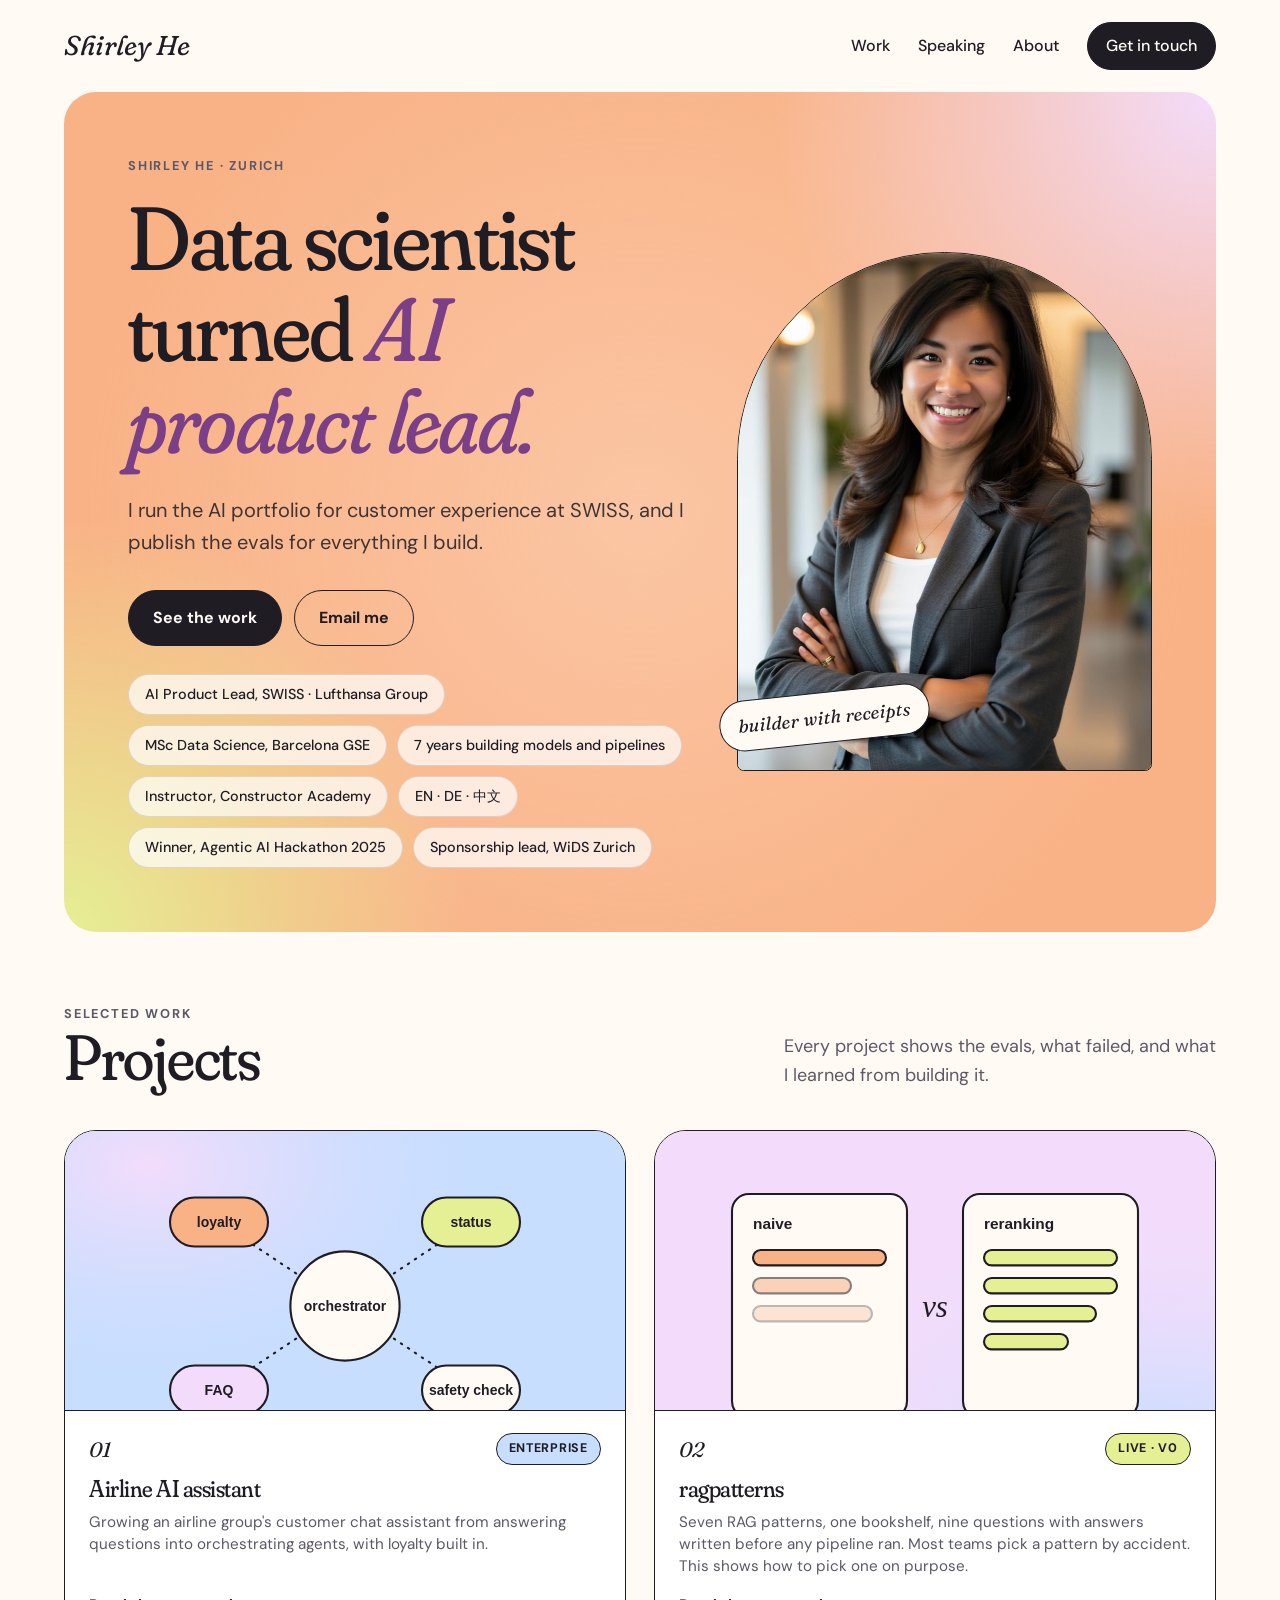
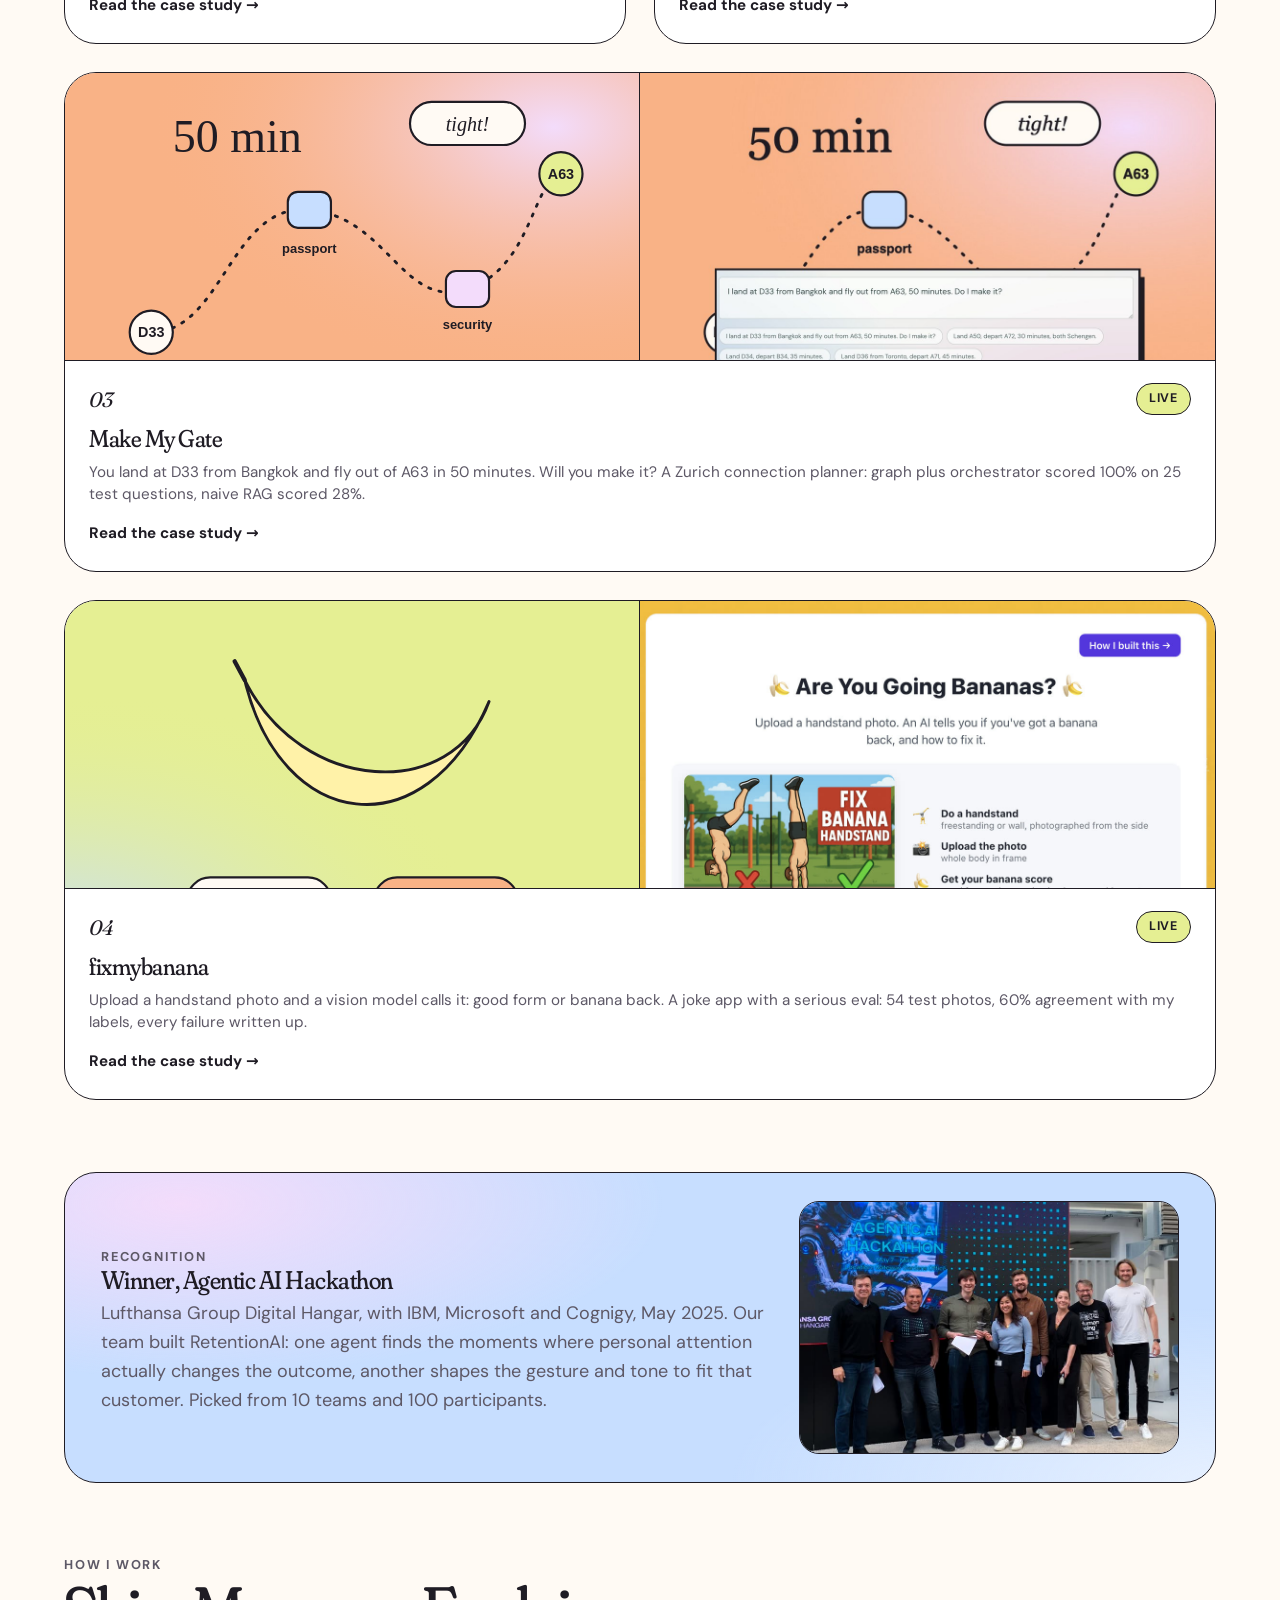
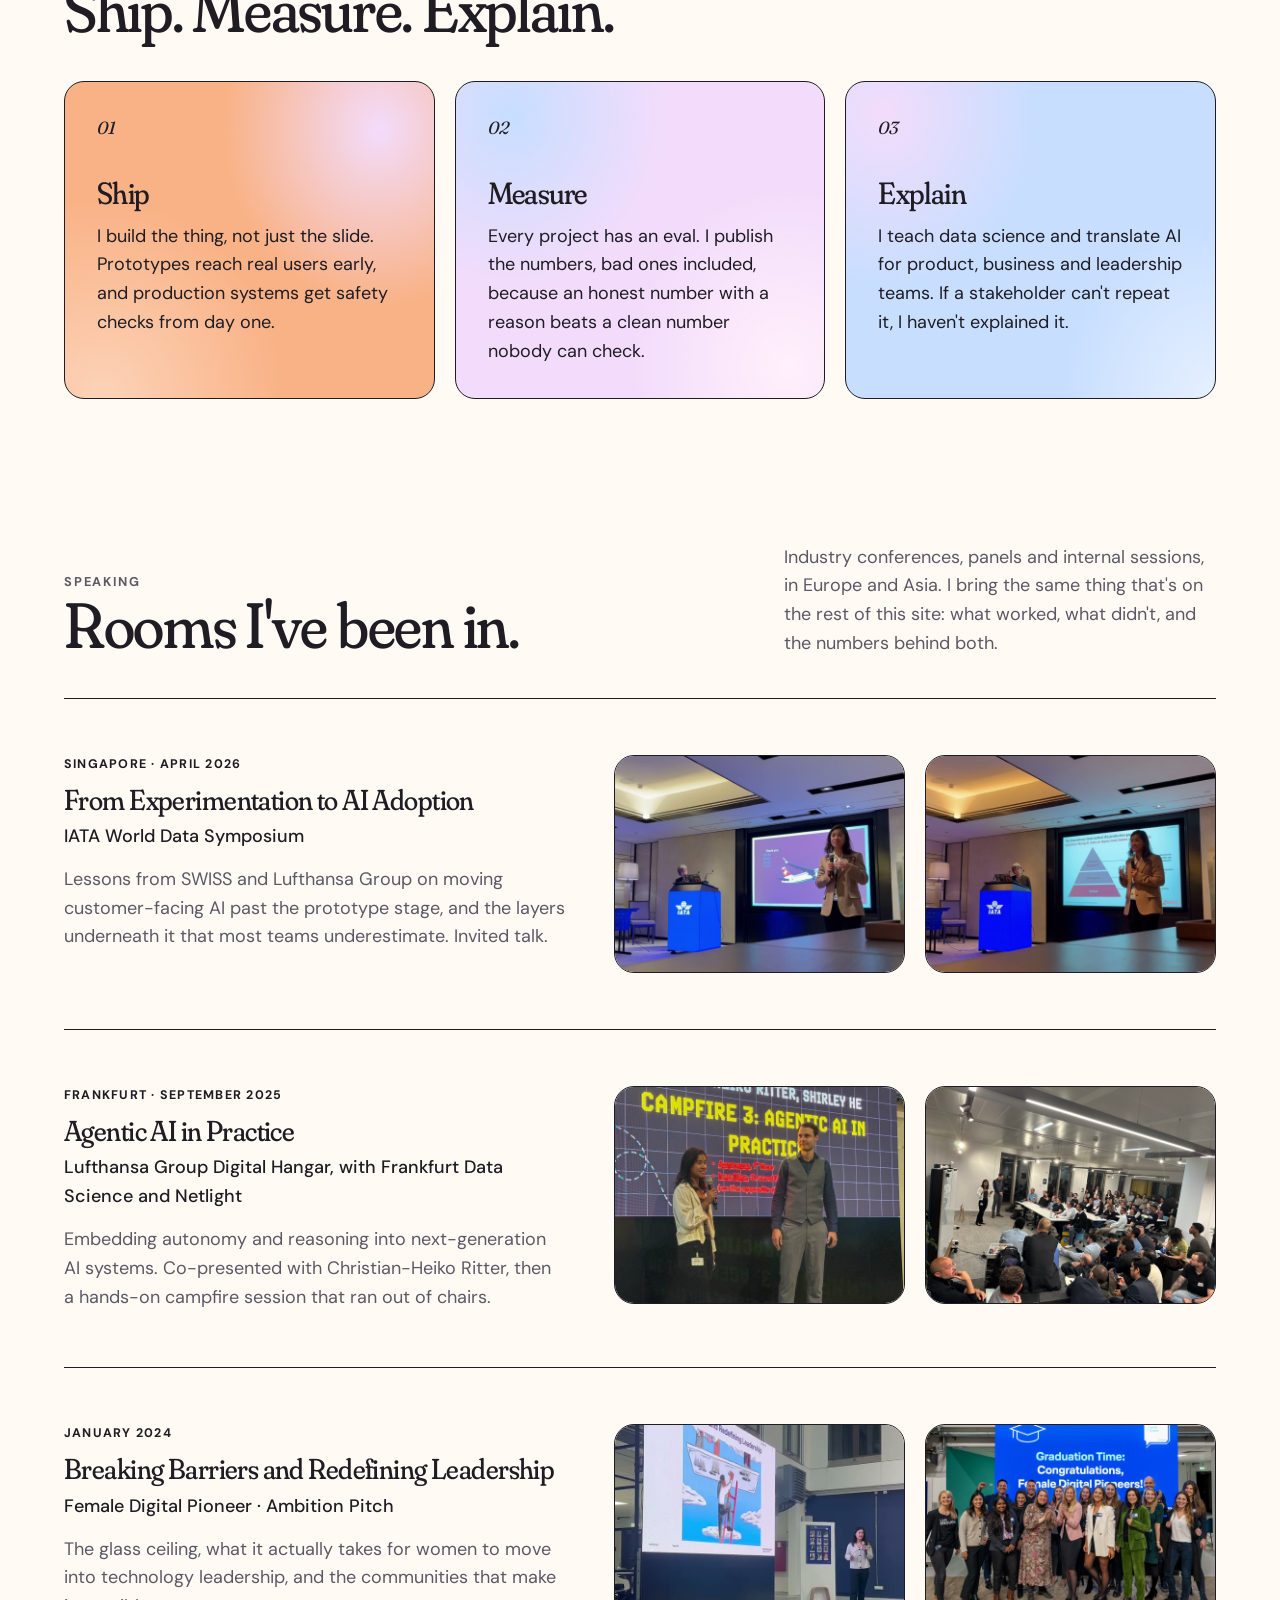
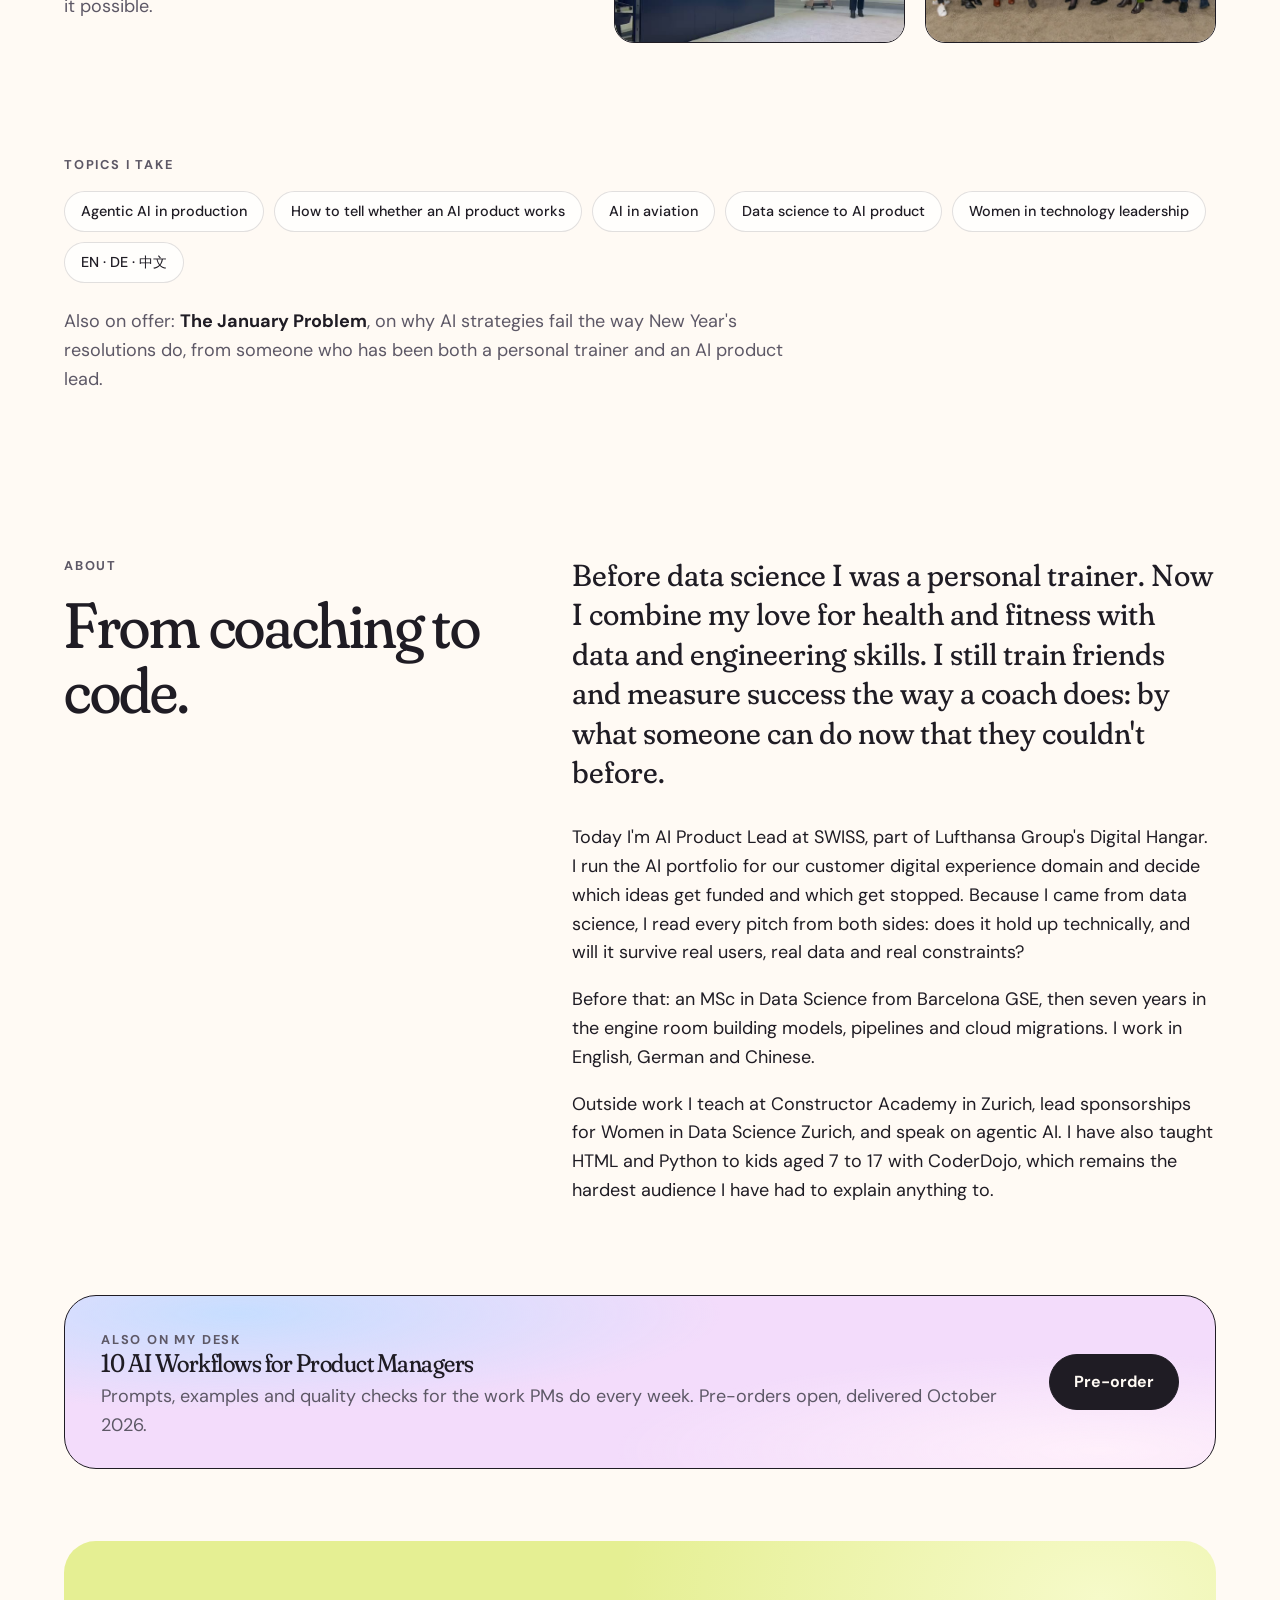
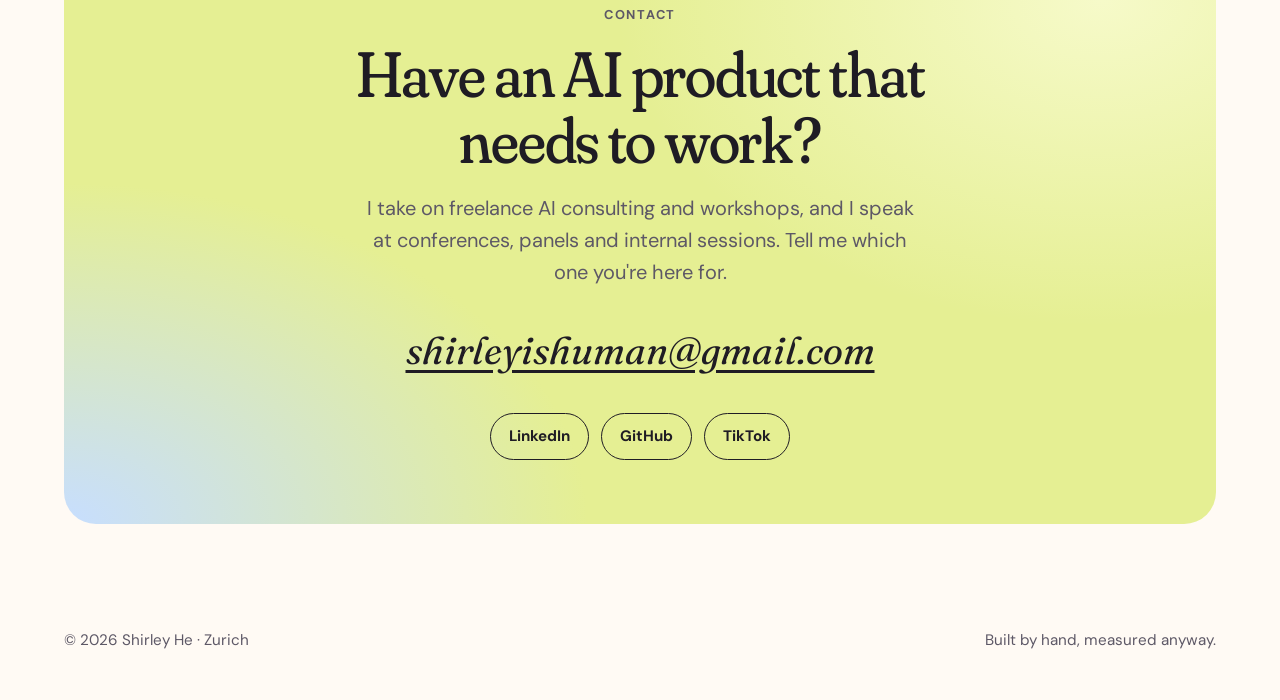
==== commit 4f4a361d: "Tighter project cards, simpler section copy Cards were 612px tall. Now 515px, about 16% shorter: ima" ====
--- a/index.html
+++ b/index.html
@@ -79,9 +79,9 @@
   <div class="section-head">
     <div>
       <p class="eyebrow">Selected work</p>
-      <h2>Projects, with receipts.</h2>
-    </div>
-    <p>Every project shows the evals, what failed, and what I'd do differently. Ordered by impact.</p>
+      <h2>Projects</h2>
+    </div>
+    <p>Every project shows the evals, what failed, and what I learned from building it.</p>
   </div>
 
   <div class="cards">
--- a/css/style.css
+++ b/css/style.css
@@ -281,7 +281,7 @@
 .card:hover { transform: translateY(-4px); box-shadow: 6px 8px 0 var(--ink); }
 .card-wide { grid-column: 1 / -1; }
 .card-image.card-pair {
-  aspect-ratio: 32 / 10;
+  aspect-ratio: 4 / 1;
   display: grid;
   grid-template-columns: 1fr 1fr;
   place-items: stretch;
@@ -289,7 +289,8 @@
 .card-pair img { width: 100%; height: 100%; object-fit: cover; }
 .card-pair img:first-child { border-right: 1.5px solid var(--ink); }
 .card-image {
-  aspect-ratio: 16 / 10;
+  /* Lower the second number to make project cards shorter. */
+  aspect-ratio: 2 / 1;
   max-width: 100%;
   border-bottom: 1.5px solid var(--ink);
   display: grid;
@@ -297,11 +298,12 @@
   overflow: hidden;
 }
 .card-image img { width: 100%; height: 100%; object-fit: cover; }
-.card-body { padding: 28px 28px 32px; display: flex; flex-direction: column; gap: 12px; flex: 1; }
+.card-body { padding: 22px 24px 26px; display: flex; flex-direction: column; gap: 10px; flex: 1; }
 .card-top { display: flex; justify-content: space-between; align-items: center; gap: 12px; }
 .card-num { font-family: var(--font-display); font-style: italic; font-size: 1.3rem; }
-.card-body p { color: var(--muted); margin: 0; }
-.card-link { margin-top: auto; padding-top: 8px; font-weight: 700; }
+.card h3 { font-size: clamp(1.35rem, 1.9vw, 1.7rem); }
+.card-body p { color: var(--muted); margin: 0; font-size: 0.95rem; line-height: 1.45; }
+.card-link { margin-top: auto; padding-top: 6px; font-weight: 700; font-size: 0.95rem; }
 .tag {
   font-size: 0.78rem;
   font-weight: 700;
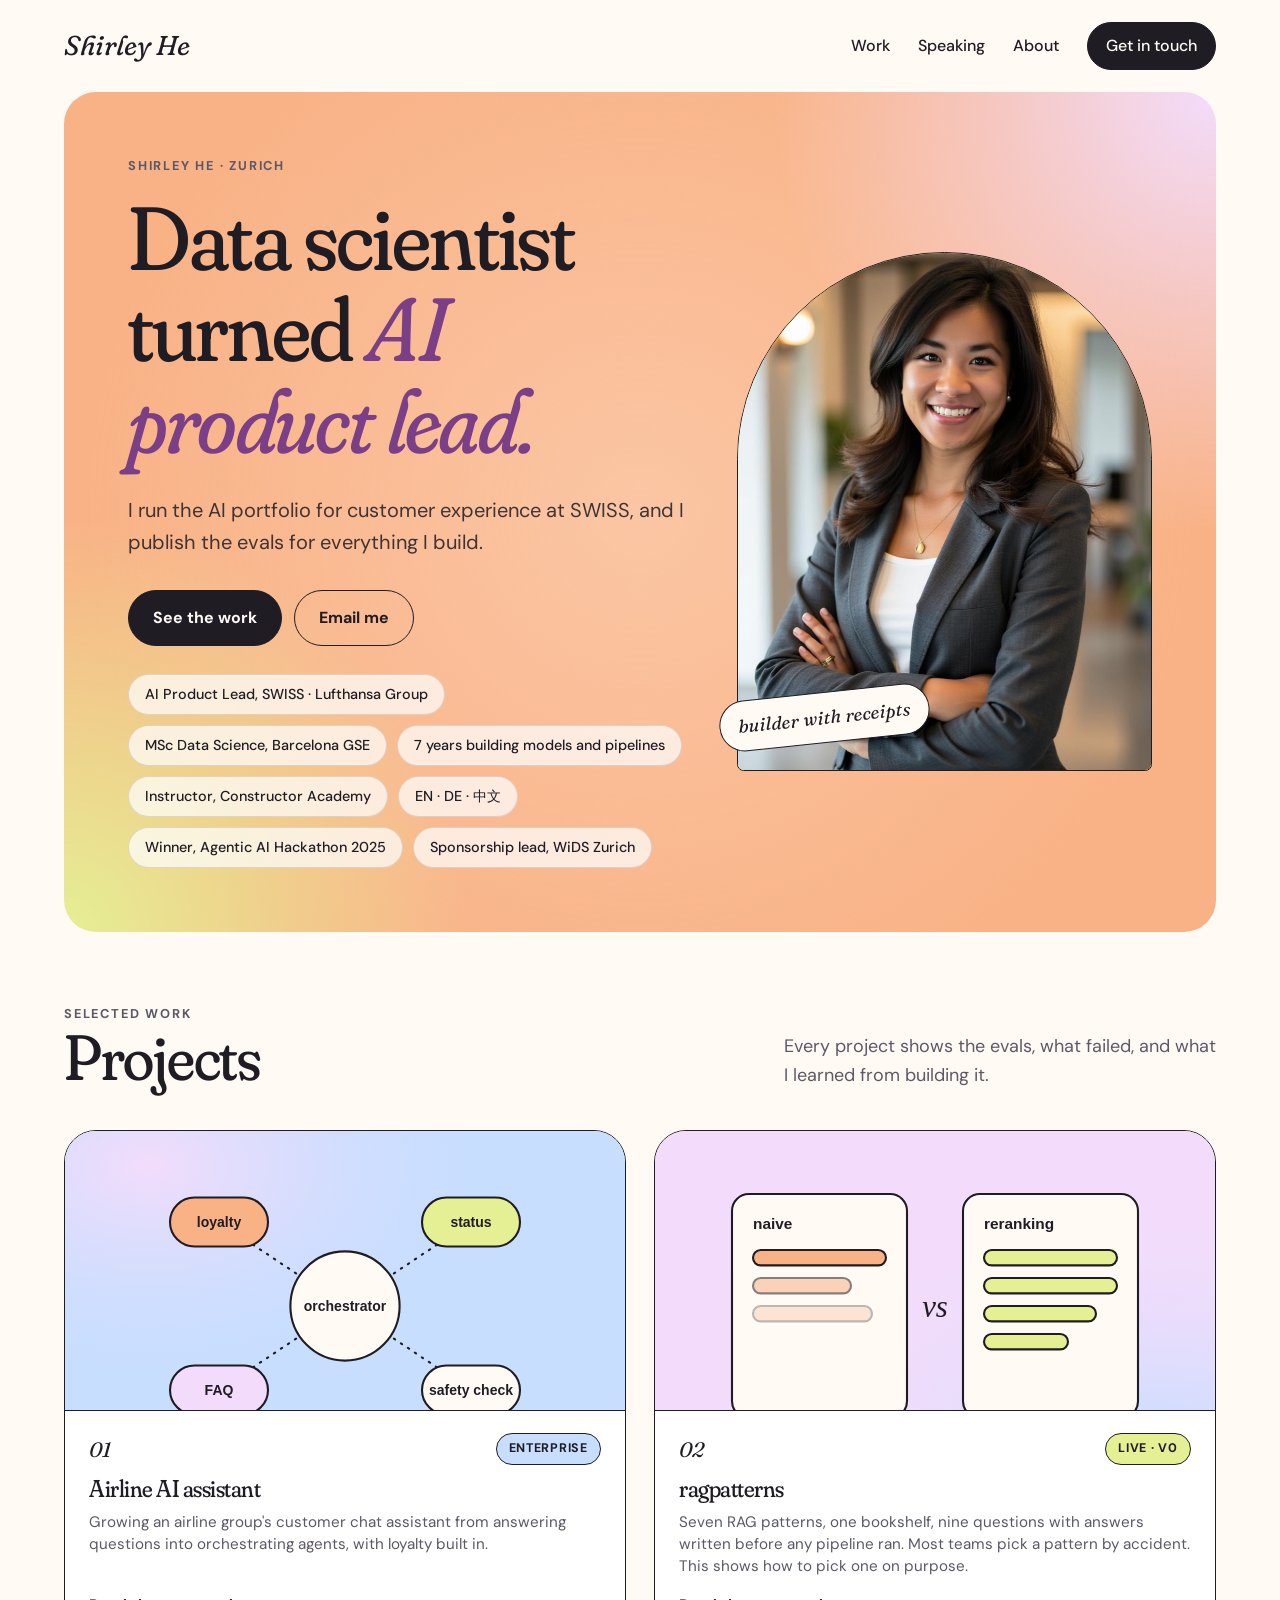
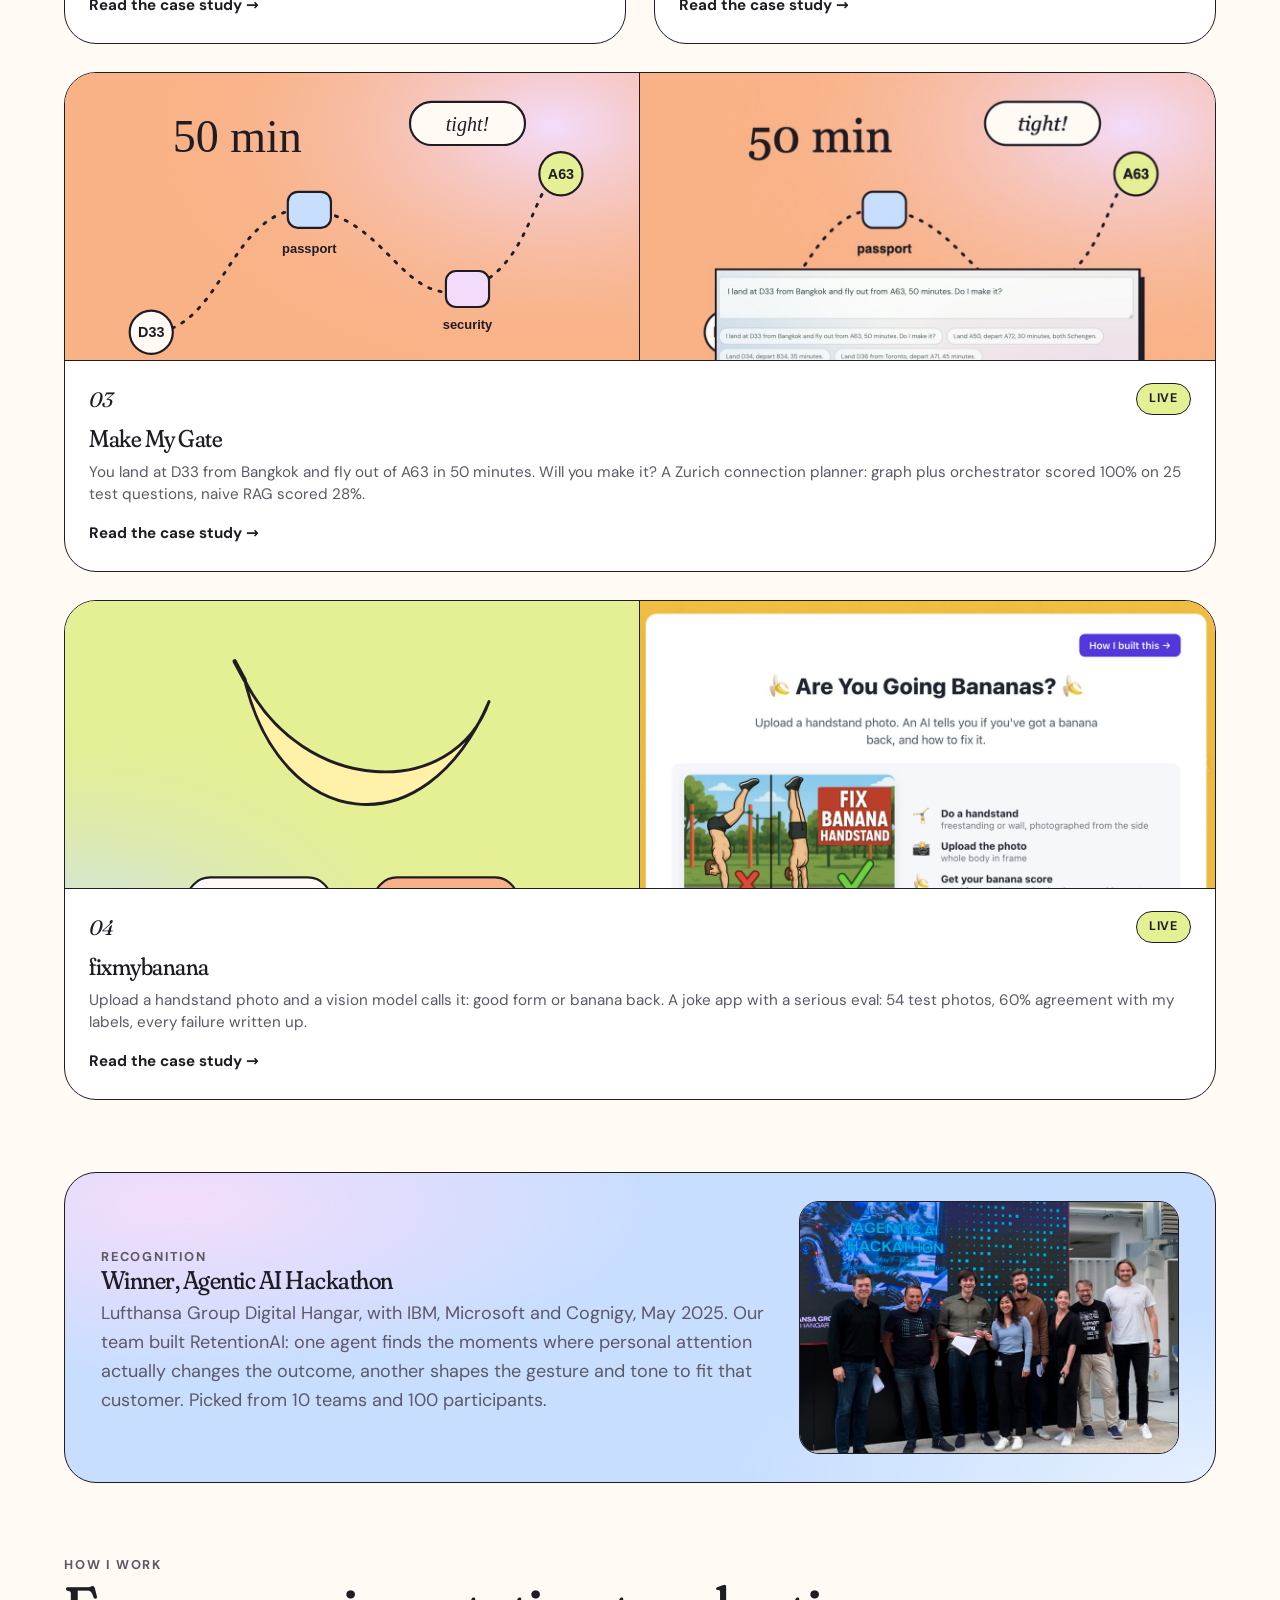
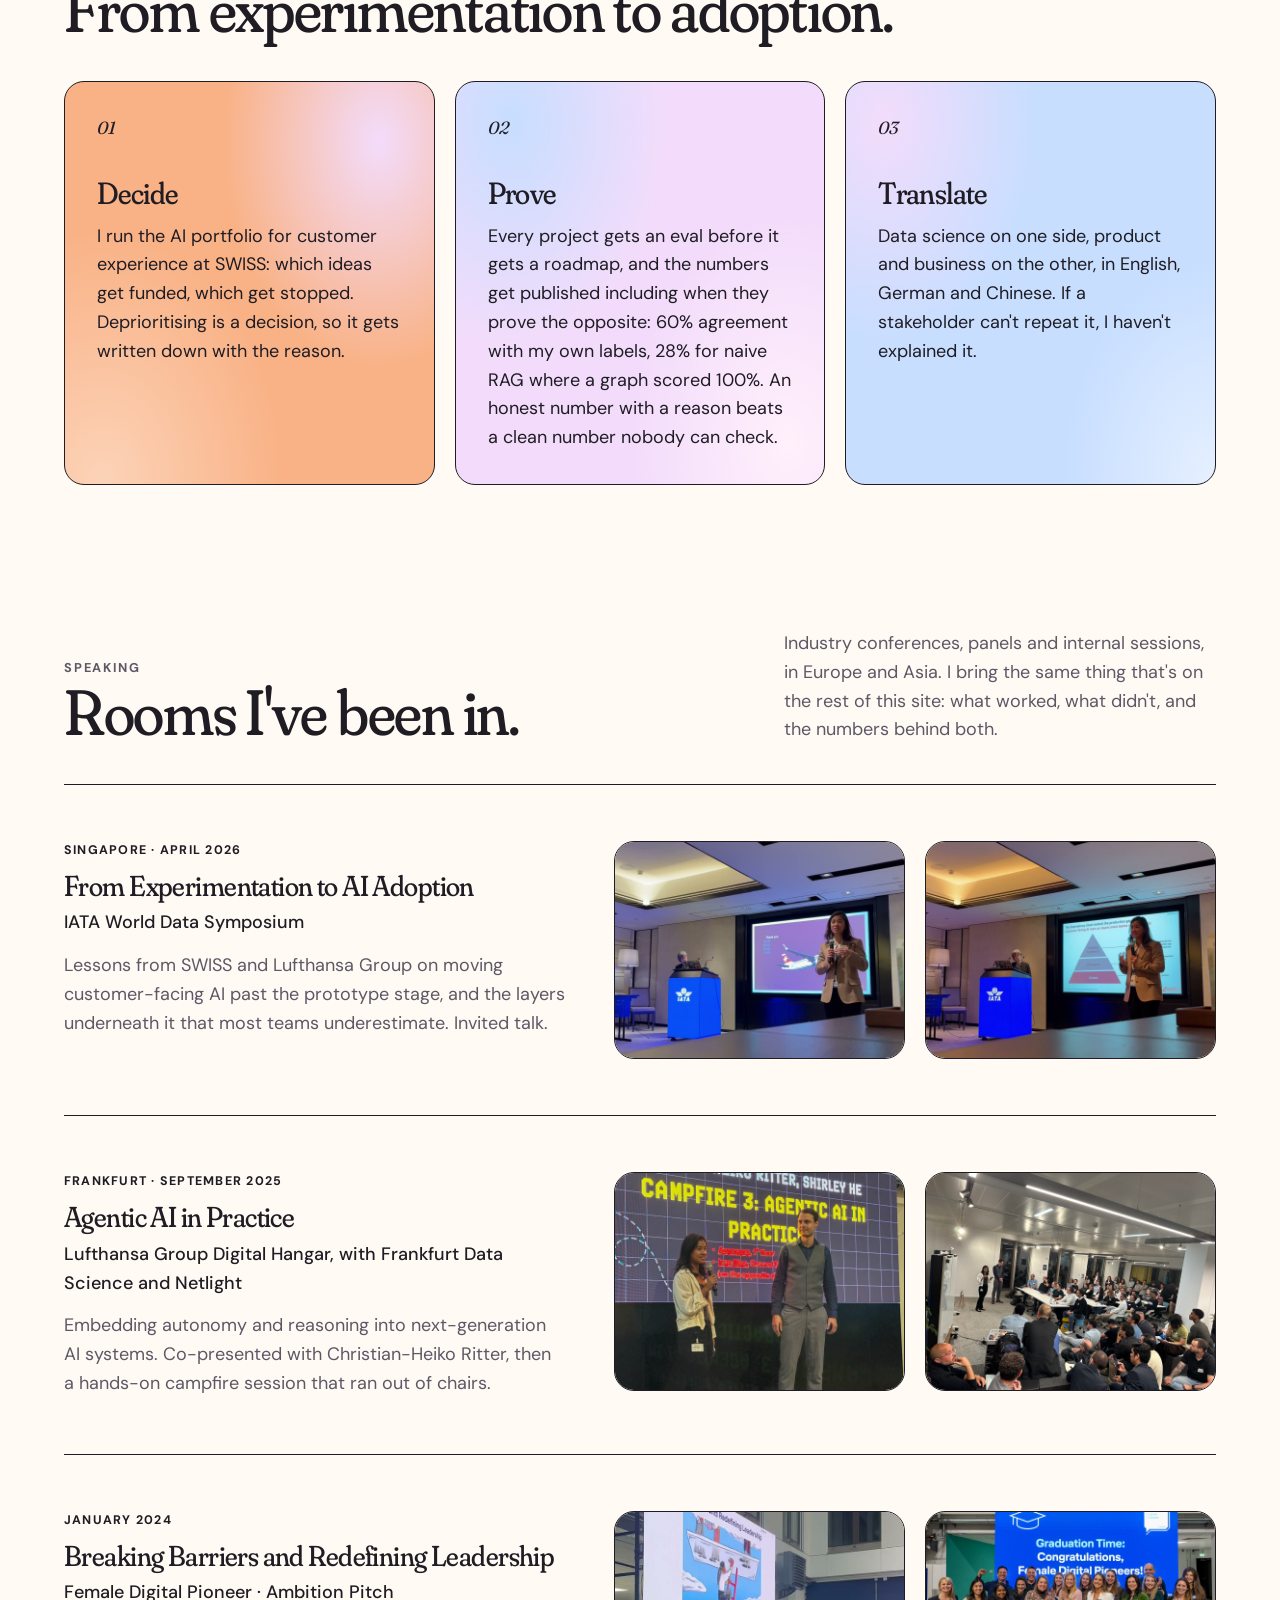
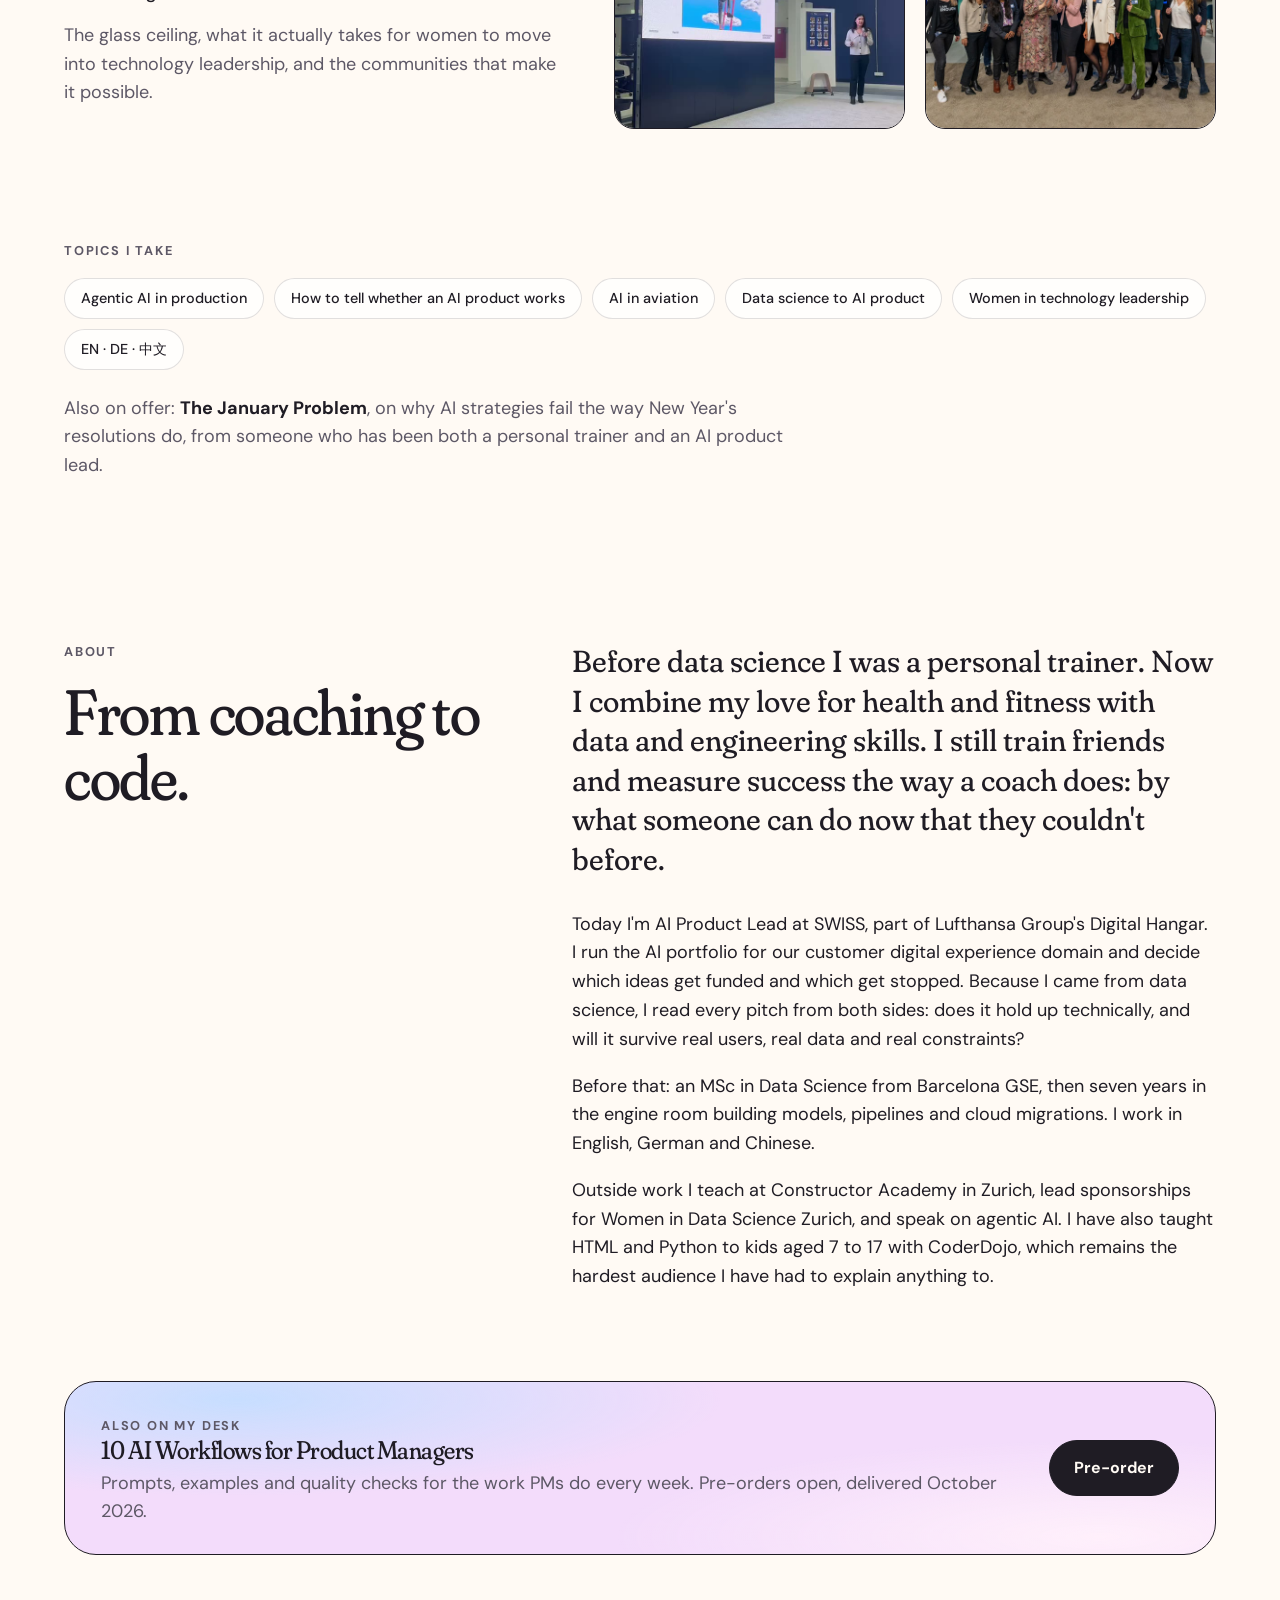
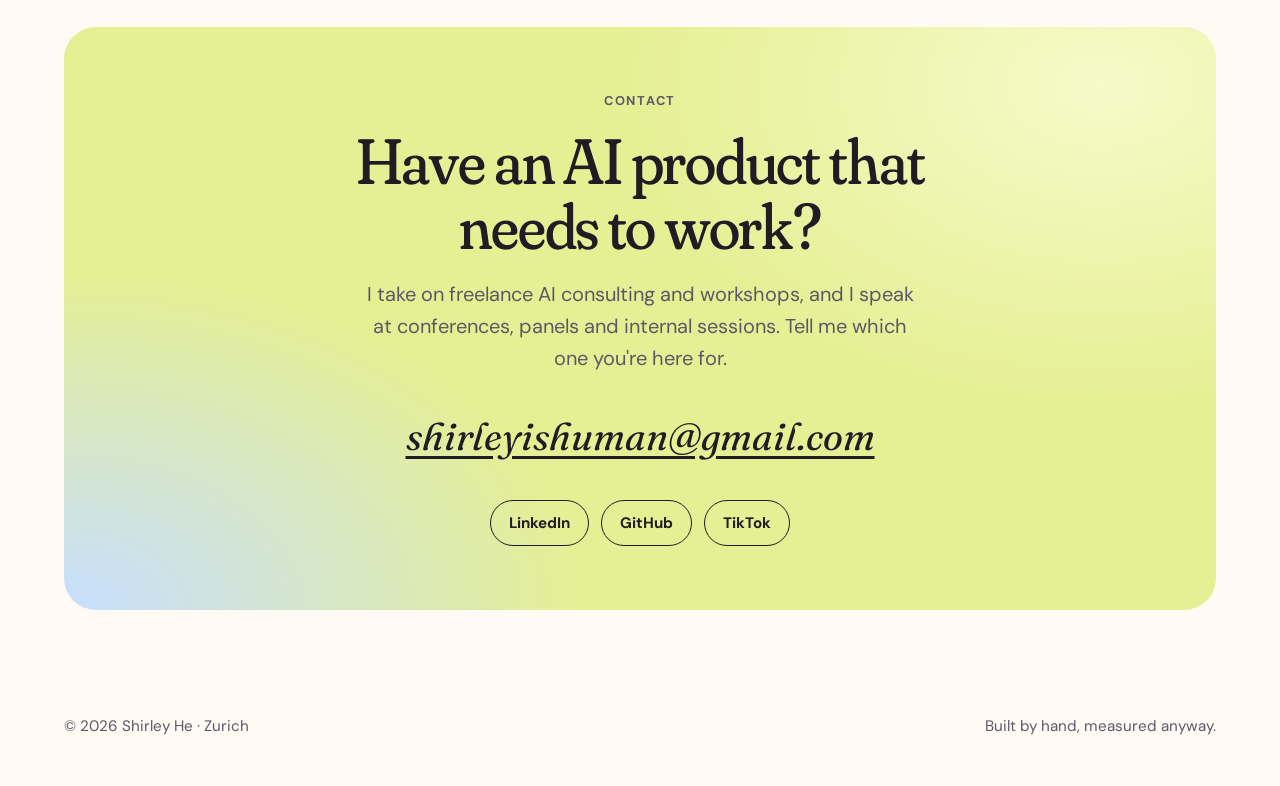
==== commit 6c90da8a: "Decide, Prove, Translate "How I work" was the only section asserting without evidence, on a site who" ====
--- a/index.html
+++ b/index.html
@@ -174,25 +174,25 @@
   <div class="section-head">
     <div>
       <p class="eyebrow">How I work</p>
-      <h2>Ship. Measure. Explain.</h2>
+      <h2>From experimentation to adoption.</h2>
     </div>
   </div>
 
   <div class="three">
     <div class="pillar grad-peach">
       <span class="pillar-num">01</span>
-      <h3>Ship</h3>
-      <p>I build the thing, not just the slide. Prototypes reach real users early, and production systems get safety checks from day one.</p>
+      <h3>Decide</h3>
+      <p>I run the AI portfolio for customer experience at SWISS: which ideas get funded, which get stopped. Deprioritising is a decision, so it gets written down with the reason.</p>
     </div>
     <div class="pillar grad-lilac">
       <span class="pillar-num">02</span>
-      <h3>Measure</h3>
-      <p>Every project has an eval. I publish the numbers, bad ones included, because an honest number with a reason beats a clean number nobody can check.</p>
+      <h3>Prove</h3>
+      <p>Every project gets an eval before it gets a roadmap, and the numbers get published including when they prove the opposite: 60% agreement with my own labels, 28% for naive RAG where a graph scored 100%. An honest number with a reason beats a clean number nobody can check.</p>
     </div>
     <div class="pillar grad-blue">
       <span class="pillar-num">03</span>
-      <h3>Explain</h3>
-      <p>I teach data science and translate AI for product, business and leadership teams. If a stakeholder can't repeat it, I haven't explained it.</p>
+      <h3>Translate</h3>
+      <p>Data science on one side, product and business on the other, in English, German and Chinese. If a stakeholder can't repeat it, I haven't explained it.</p>
     </div>
   </div>
 </section>
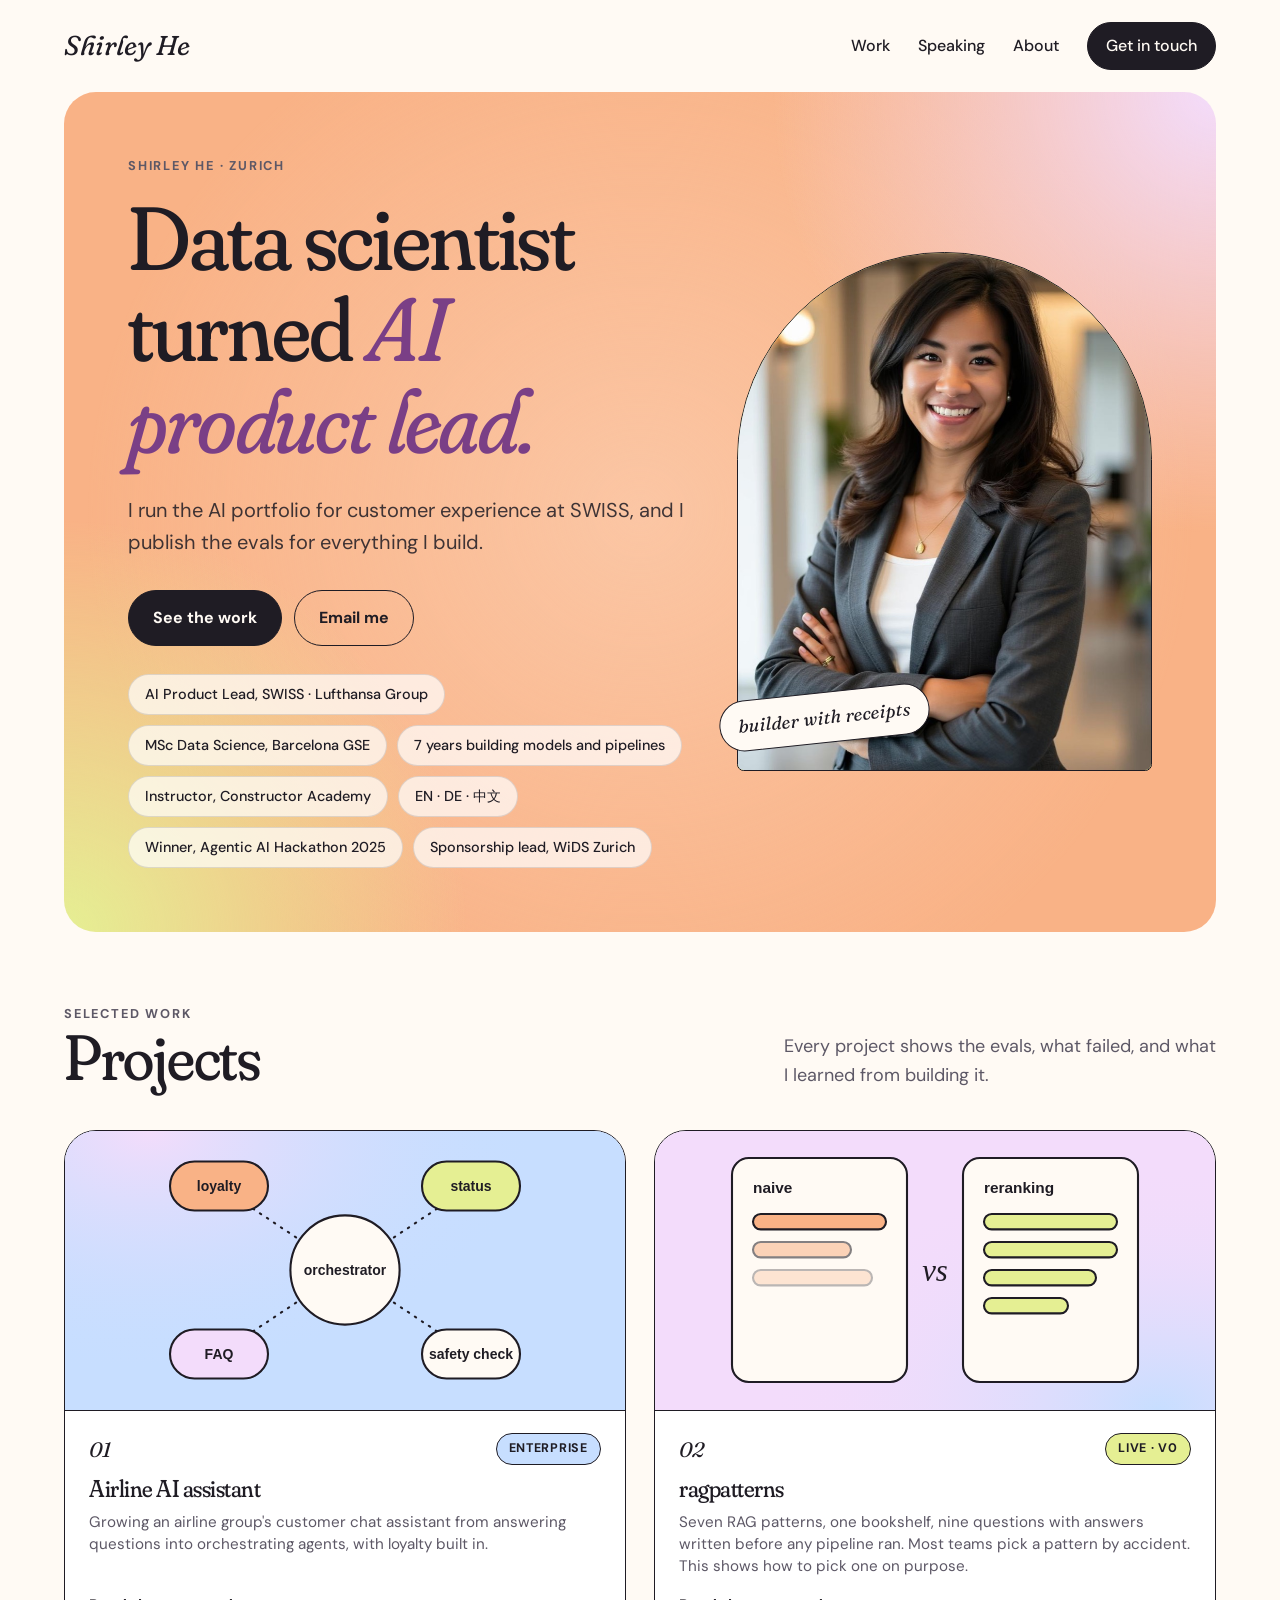
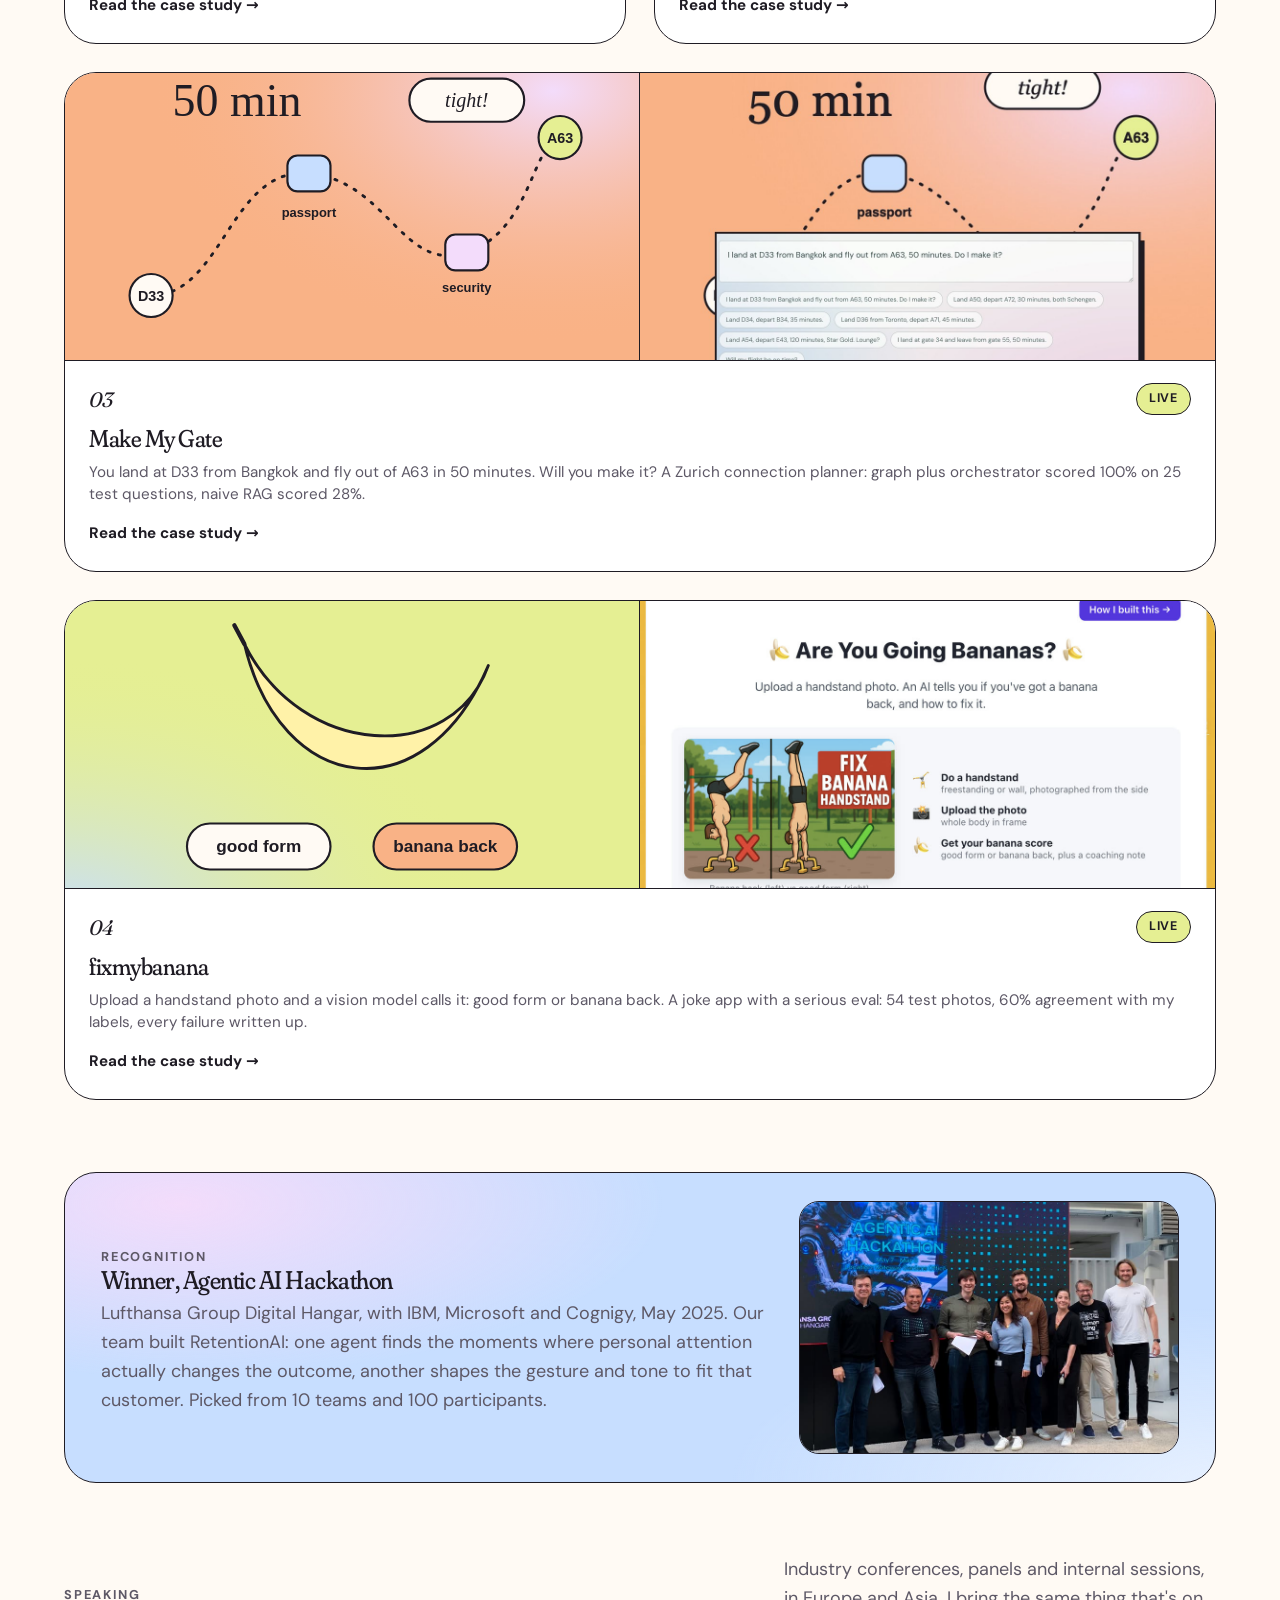
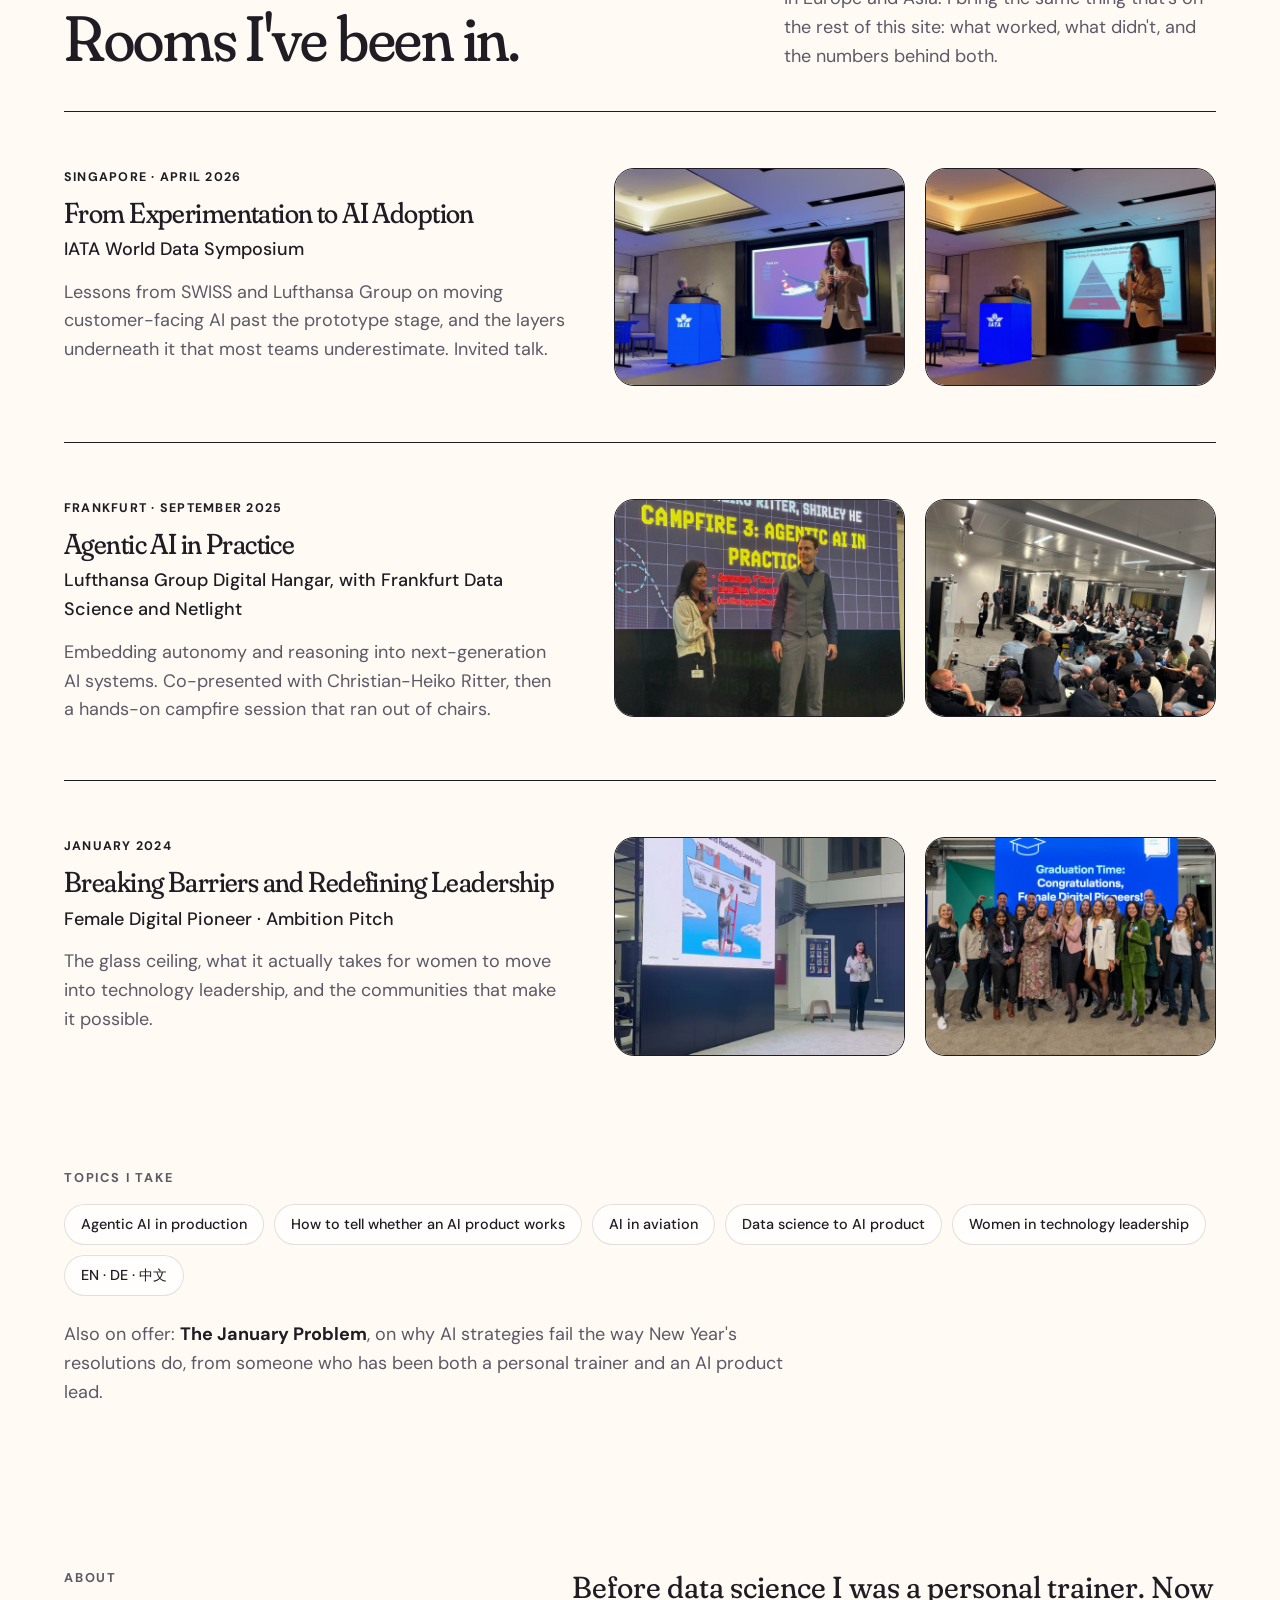
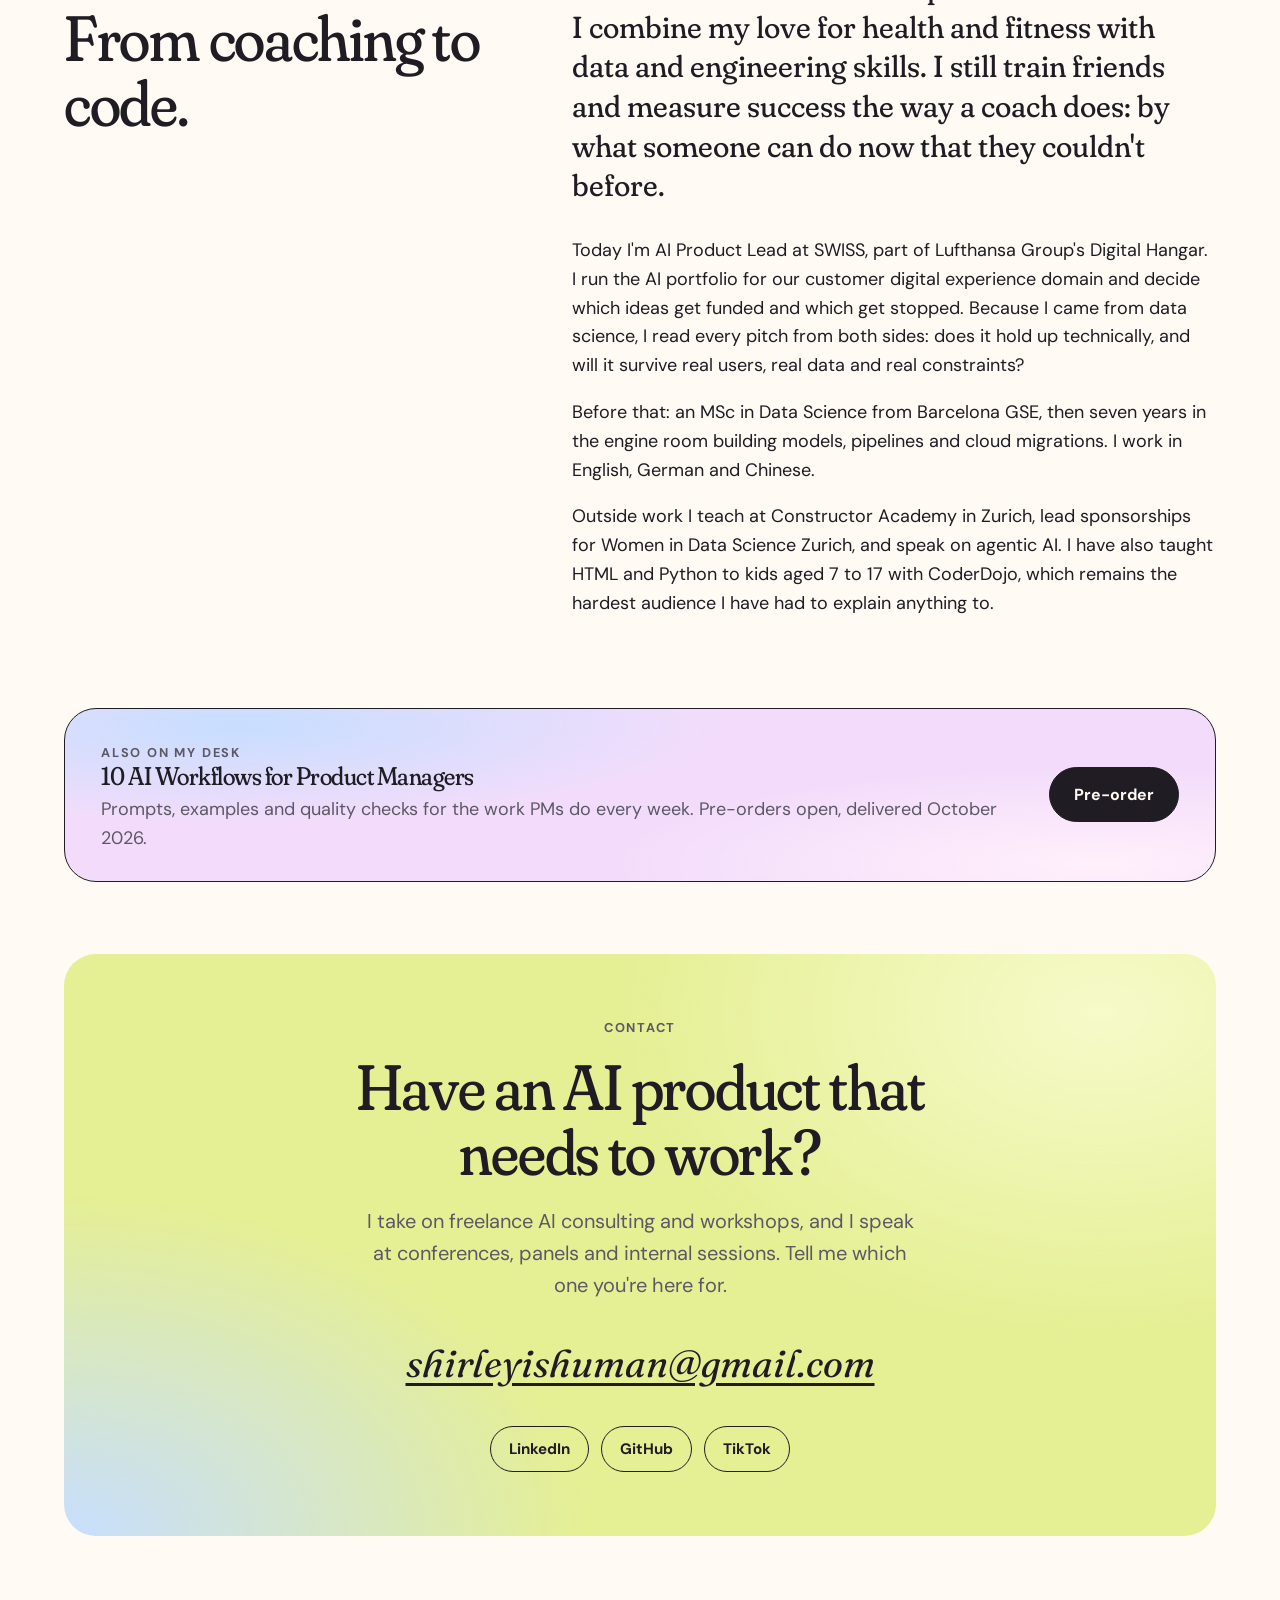
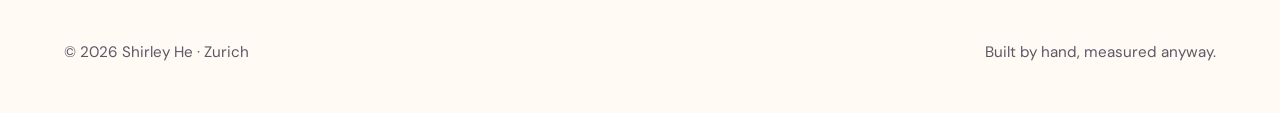
==== commit 1076c59f: "Remove the How I work section Out of the homepage for now, with the option to bring it back.  The pi" ====
--- a/index.html
+++ b/index.html
@@ -168,37 +168,6 @@
 
 
 <!-- =========================================================
-     HOW I WORK
-     ========================================================= -->
-<section class="wrap section">
-  <div class="section-head">
-    <div>
-      <p class="eyebrow">How I work</p>
-      <h2>From experimentation to adoption.</h2>
-    </div>
-  </div>
-
-  <div class="three">
-    <div class="pillar grad-peach">
-      <span class="pillar-num">01</span>
-      <h3>Decide</h3>
-      <p>I run the AI portfolio for customer experience at SWISS: which ideas get funded, which get stopped. Deprioritising is a decision, so it gets written down with the reason.</p>
-    </div>
-    <div class="pillar grad-lilac">
-      <span class="pillar-num">02</span>
-      <h3>Prove</h3>
-      <p>Every project gets an eval before it gets a roadmap, and the numbers get published including when they prove the opposite: 60% agreement with my own labels, 28% for naive RAG where a graph scored 100%. An honest number with a reason beats a clean number nobody can check.</p>
-    </div>
-    <div class="pillar grad-blue">
-      <span class="pillar-num">03</span>
-      <h3>Translate</h3>
-      <p>Data science on one side, product and business on the other, in English, German and Chinese. If a stakeholder can't repeat it, I haven't explained it.</p>
-    </div>
-  </div>
-</section>
-
-
-<!-- =========================================================
      SPEAKING
      To add a talk: copy a whole <article class="event"> block.
      Each one takes two photos. For a talk with no photos yet,
--- a/css/style.css
+++ b/css/style.css
@@ -284,7 +284,8 @@
   aspect-ratio: 4 / 1;
   display: grid;
   grid-template-columns: 1fr 1fr;
-  place-items: stretch;
+  /* minmax(0,1fr) stops the row's auto minimum from overriding aspect-ratio */
+  grid-auto-rows: minmax(0, 1fr);
 }
 .card-pair img { width: 100%; height: 100%; object-fit: cover; }
 .card-pair img:first-child { border-right: 1.5px solid var(--ink); }
@@ -293,11 +294,10 @@
   aspect-ratio: 2 / 1;
   max-width: 100%;
   border-bottom: 1.5px solid var(--ink);
-  display: grid;
-  place-items: center;
+  display: block;
   overflow: hidden;
 }
-.card-image img { width: 100%; height: 100%; object-fit: cover; }
+.card-image img { width: 100%; height: 100%; object-fit: cover; display: block; }
 .card-body { padding: 22px 24px 26px; display: flex; flex-direction: column; gap: 10px; flex: 1; }
 .card-top { display: flex; justify-content: space-between; align-items: center; gap: 12px; }
 .card-num { font-family: var(--font-display); font-style: italic; font-size: 1.3rem; }
@@ -319,6 +319,8 @@
 
 
 /* ---------- 10. HOW I WORK (three columns) ---------- */
+/* Kept on purpose: the How I work section is out of index.html for now.
+   Restore the block and these styles still apply. */
 .three {
   display: grid;
   grid-template-columns: repeat(3, 1fr);
@@ -542,7 +544,8 @@
   .hero, .about, .step { grid-template-columns: 1fr; gap: 28px; }
   .portrait-wrap { max-width: 300px; }
   .cards, .three { grid-template-columns: 1fr; }
-  .card-image.card-pair { grid-template-columns: 1fr; aspect-ratio: 8 / 10; }
+  /* 1/1 on the pair keeps each stacked image at 2:1, same crop as desktop */
+  .card-image.card-pair { grid-template-columns: 1fr; aspect-ratio: 1 / 1; }
   .card-pair img:first-child { border-right: 0; border-bottom: 1.5px solid var(--ink); }
   .event { grid-template-columns: 1fr; gap: 28px; padding-block: 40px; }
   .event-shots { max-width: 620px; }
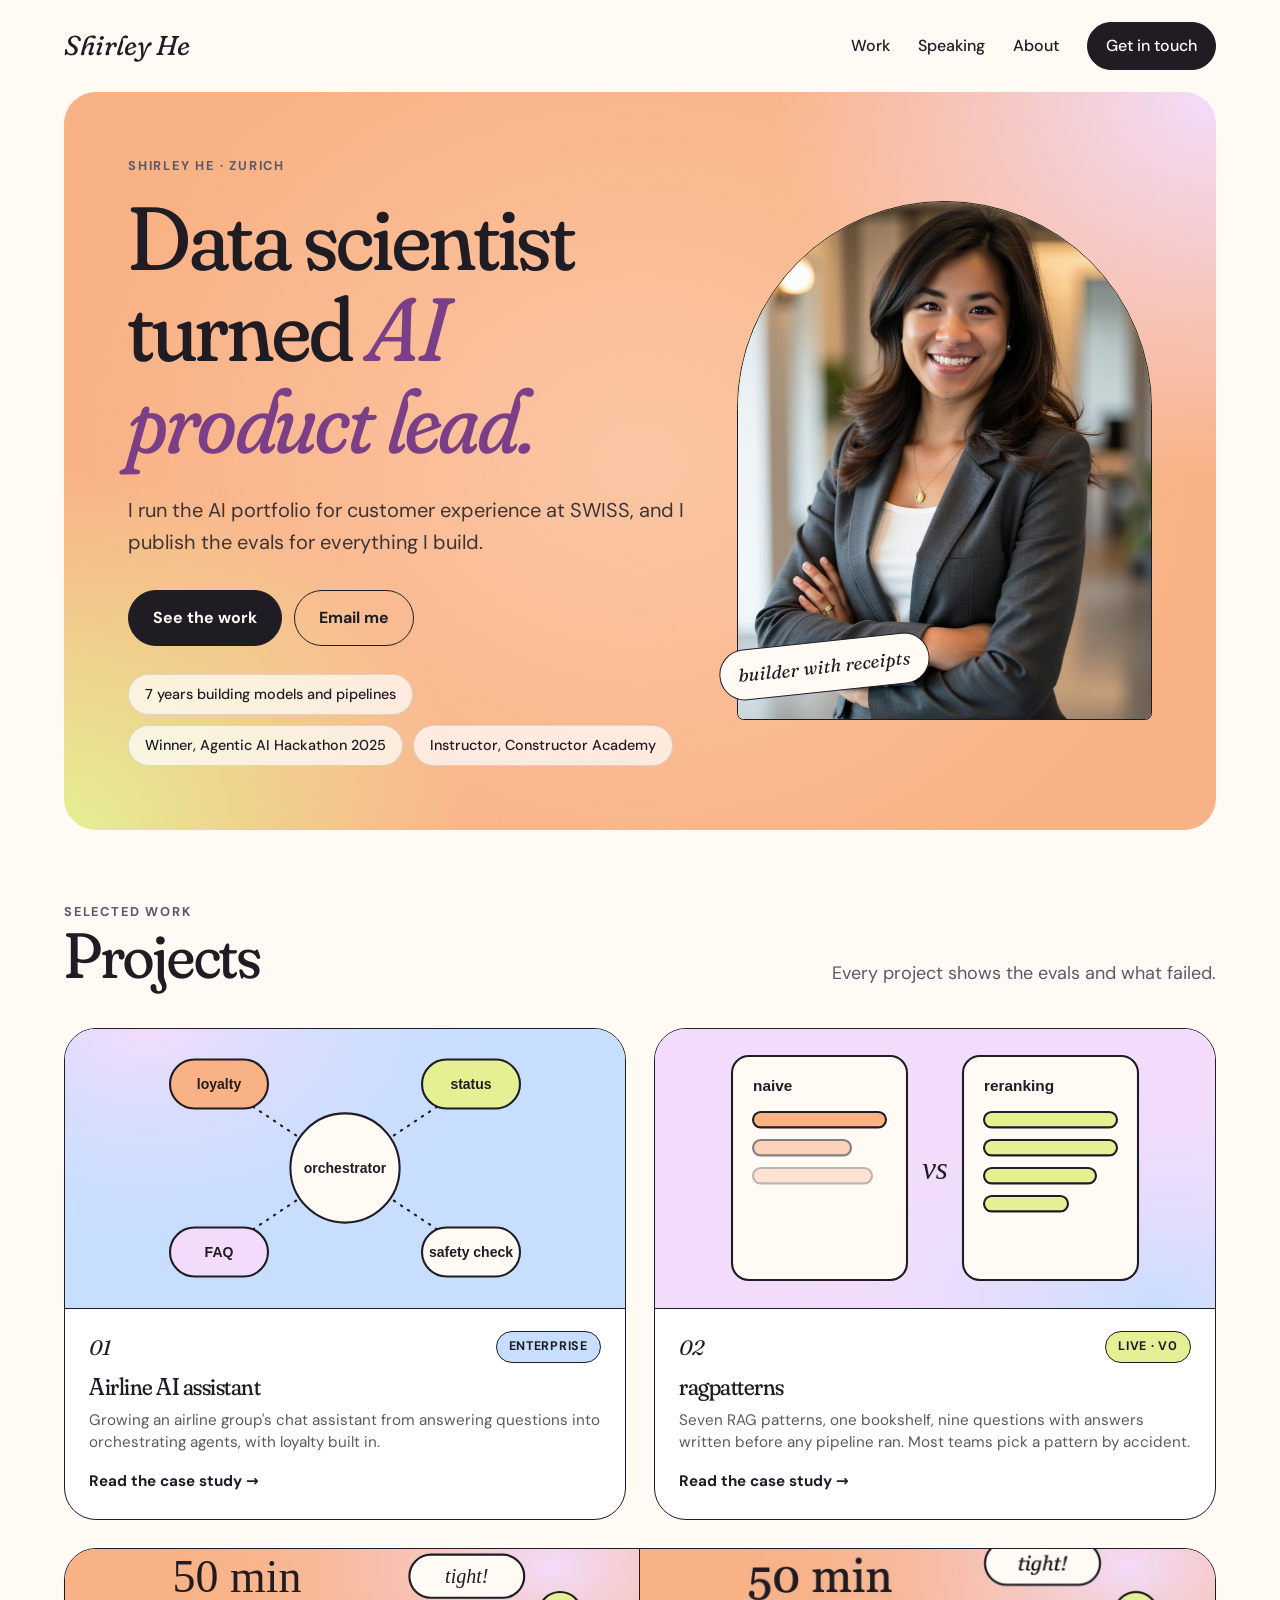
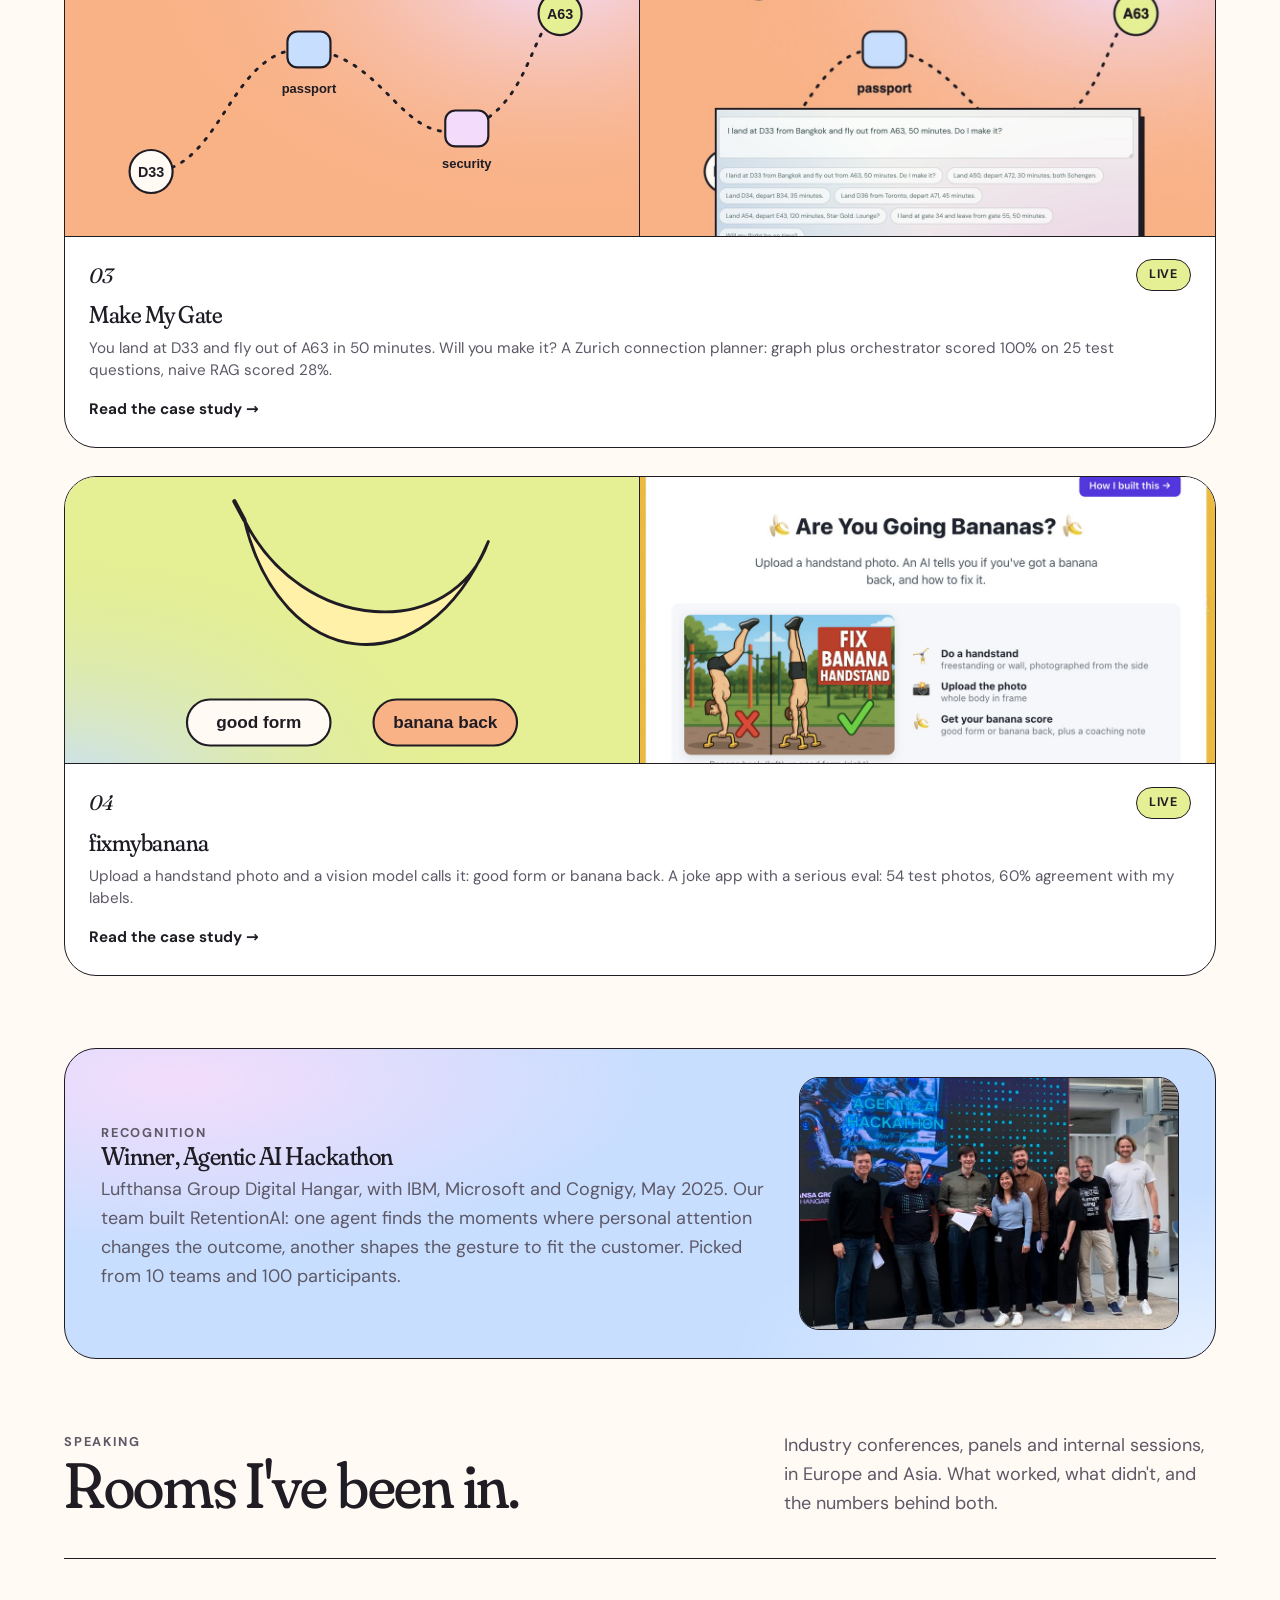
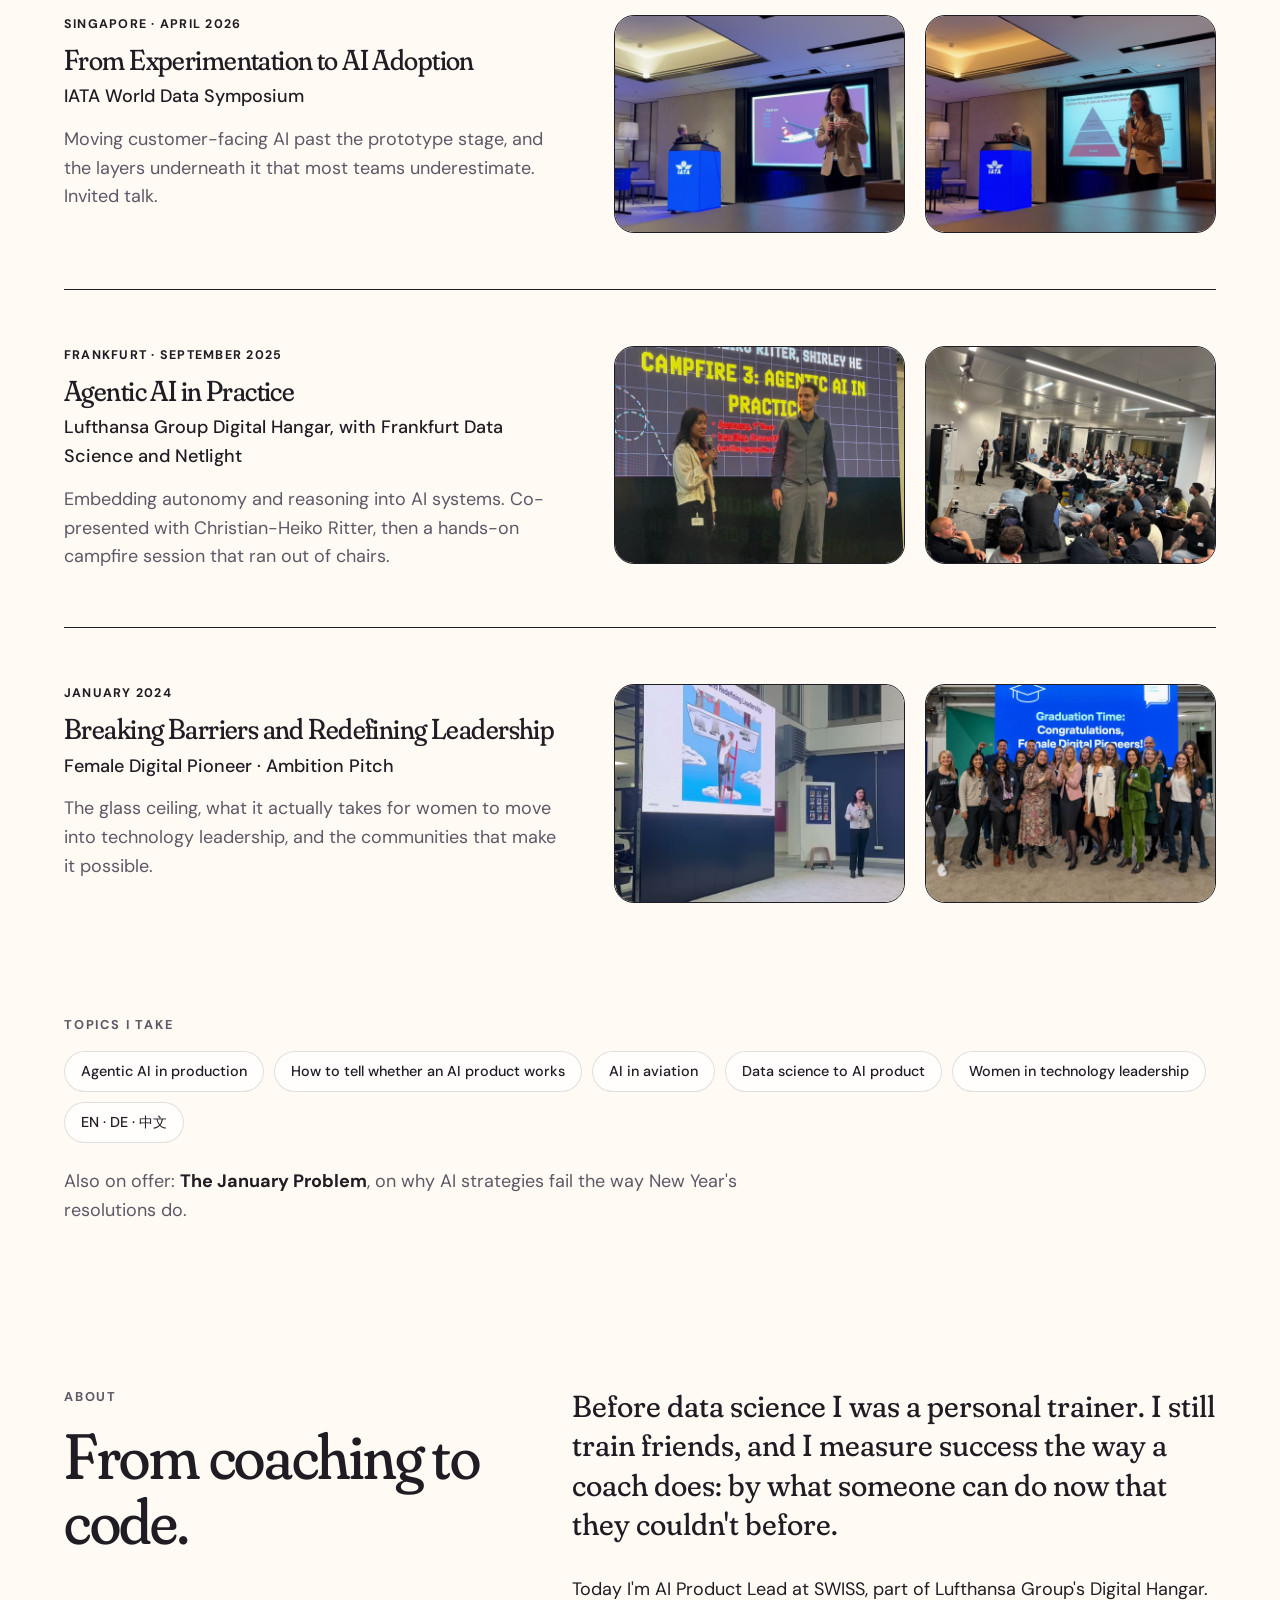
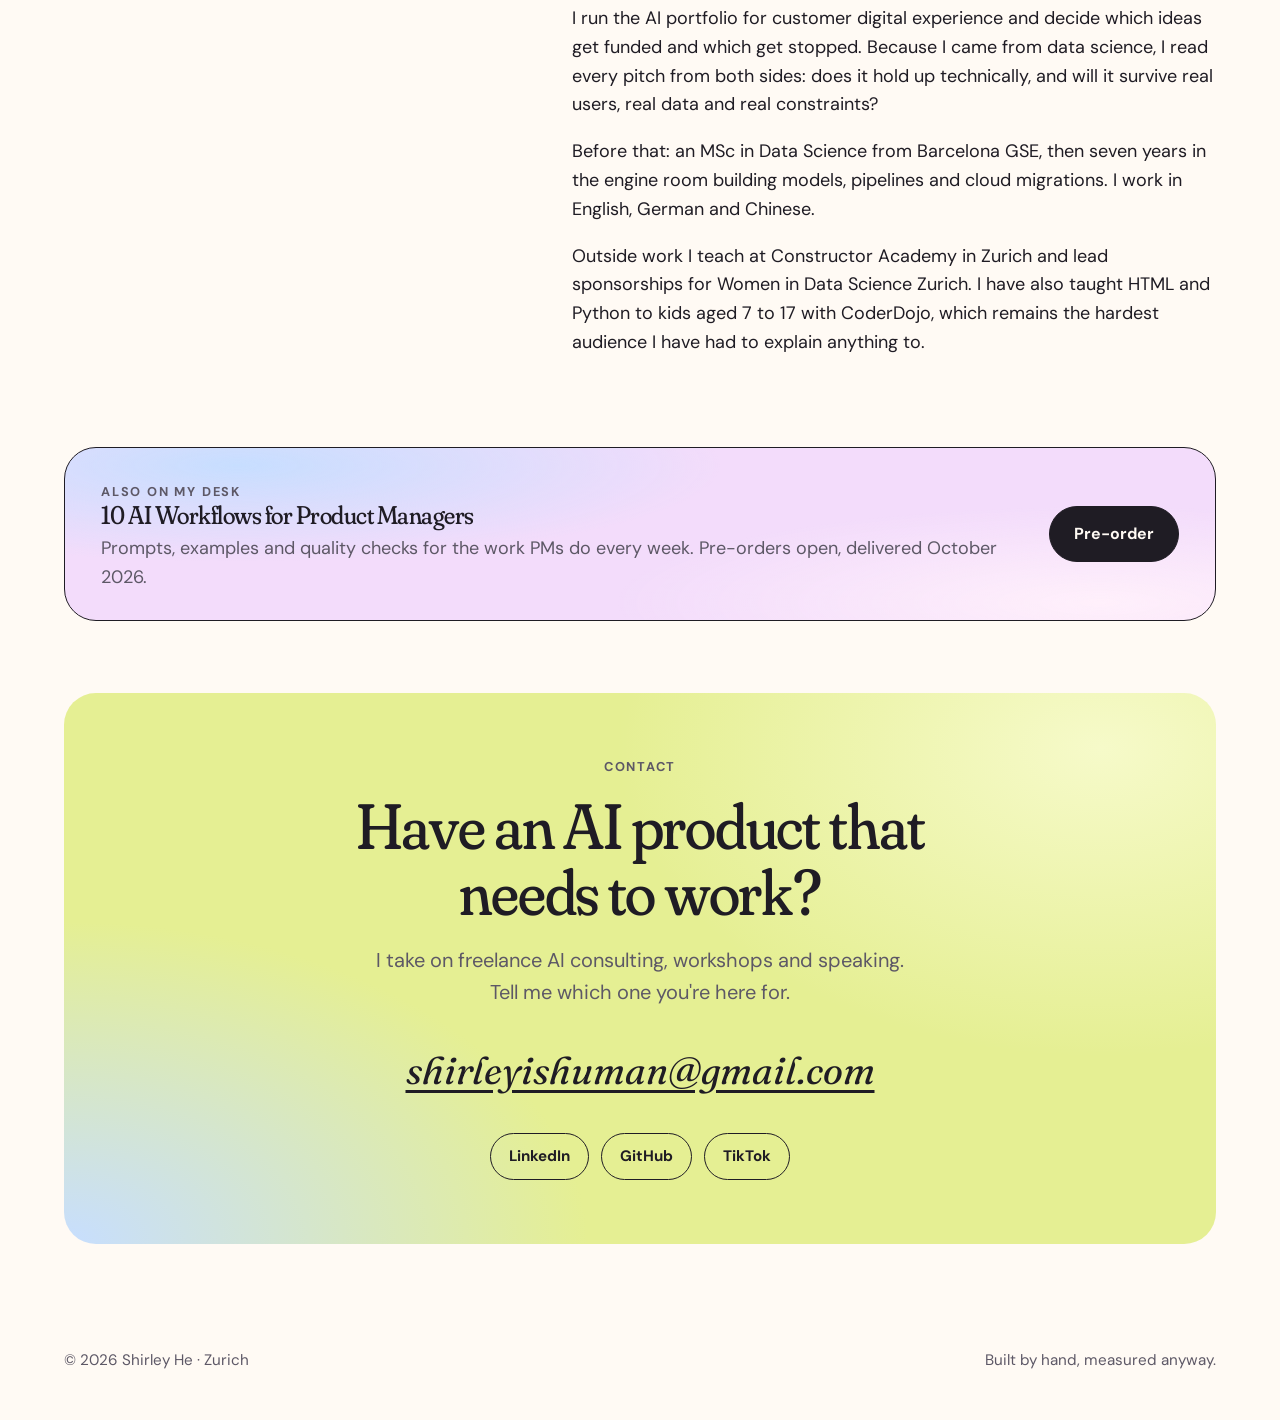
==== commit 76b1aaaa: "Copy polish: cut duplicated facts, 7 hero chips to 3 The site was not wordy sentence by sentence, it" ====
--- a/index.html
+++ b/index.html
@@ -48,13 +48,9 @@
 
       <!-- EDIT: the credentials strip. Add or remove <li class="chip"> items. -->
       <ul class="chips facts">
-        <li class="chip">AI Product Lead, SWISS · Lufthansa Group</li>
-        <li class="chip">MSc Data Science, Barcelona GSE</li>
         <li class="chip">7 years building models and pipelines</li>
+        <li class="chip">Winner, Agentic AI Hackathon 2025</li>
         <li class="chip">Instructor, Constructor Academy</li>
-        <li class="chip">EN · DE · 中文</li>
-        <li class="chip">Winner, Agentic AI Hackathon 2025</li>
-        <li class="chip">Sponsorship lead, WiDS Zurich</li>
       </ul>
     </div>
 
@@ -81,7 +77,7 @@
       <p class="eyebrow">Selected work</p>
       <h2>Projects</h2>
     </div>
-    <p>Every project shows the evals, what failed, and what I learned from building it.</p>
+    <p>Every project shows the evals and what failed.</p>
   </div>
 
   <div class="cards">
@@ -95,7 +91,7 @@
           <span class="tag tag-enterprise">Enterprise</span>
         </div>
         <h3>Airline AI assistant</h3>
-        <p>Growing an airline group's customer chat assistant from answering questions into orchestrating agents, with loyalty built in.</p>
+        <p>Growing an airline group's chat assistant from answering questions into orchestrating agents, with loyalty built in.</p>
         <span class="card-link">Read the case study →</span>
       </div>
     </a>
@@ -109,7 +105,7 @@
           <span class="tag tag-live">Live · v0</span>
         </div>
         <h3>ragpatterns</h3>
-        <p>Seven RAG patterns, one bookshelf, nine questions with answers written before any pipeline ran. Most teams pick a pattern by accident. This shows how to pick one on purpose.</p>
+        <p>Seven RAG patterns, one bookshelf, nine questions with answers written before any pipeline ran. Most teams pick a pattern by accident.</p>
         <span class="card-link">Read the case study →</span>
       </div>
     </a>
@@ -126,7 +122,7 @@
           <span class="tag tag-live">Live</span>
         </div>
         <h3>Make My Gate</h3>
-        <p>You land at D33 from Bangkok and fly out of A63 in 50 minutes. Will you make it? A Zurich connection planner: graph plus orchestrator scored 100% on 25 test questions, naive RAG scored 28%.</p>
+        <p>You land at D33 and fly out of A63 in 50 minutes. Will you make it? A Zurich connection planner: graph plus orchestrator scored 100% on 25 test questions, naive RAG scored 28%.</p>
         <span class="card-link">Read the case study →</span>
       </div>
     </a>
@@ -143,7 +139,7 @@
           <span class="tag tag-live">Live</span>
         </div>
         <h3>fixmybanana</h3>
-        <p>Upload a handstand photo and a vision model calls it: good form or banana back. A joke app with a serious eval: 54 test photos, 60% agreement with my labels, every failure written up.</p>
+        <p>Upload a handstand photo and a vision model calls it: good form or banana back. A joke app with a serious eval: 54 test photos, 60% agreement with my labels.</p>
         <span class="card-link">Read the case study →</span>
       </div>
     </a>
@@ -160,7 +156,7 @@
     <div>
       <p class="eyebrow">Recognition</p>
       <h3>Winner, Agentic AI Hackathon</h3>
-      <p>Lufthansa Group Digital Hangar, with IBM, Microsoft and Cognigy, May 2025. Our team built RetentionAI: one agent finds the moments where personal attention actually changes the outcome, another shapes the gesture and tone to fit that customer. Picked from 10 teams and 100 participants.</p>
+      <p>Lufthansa Group Digital Hangar, with IBM, Microsoft and Cognigy, May 2025. Our team built RetentionAI: one agent finds the moments where personal attention changes the outcome, another shapes the gesture to fit the customer. Picked from 10 teams and 100 participants.</p>
     </div>
     <img class="strip-image" src="assets/hackathon-win.jpg" alt="Shirley He holding the winner's award with her team at the Lufthansa Group Digital Hangar Agentic AI Hackathon">
   </div>
@@ -179,7 +175,7 @@
       <p class="eyebrow">Speaking</p>
       <h2>Rooms I've been in.</h2>
     </div>
-    <p>Industry conferences, panels and internal sessions, in Europe and Asia. I bring the same thing that's on the rest of this site: what worked, what didn't, and the numbers behind both.</p>
+    <p>Industry conferences, panels and internal sessions, in Europe and Asia. What worked, what didn't, and the numbers behind both.</p>
   </div>
 
   <div class="events">
@@ -189,7 +185,7 @@
         <p class="event-meta">Singapore · April 2026</p>
         <h3>From Experimentation to AI Adoption</h3>
         <p class="event-venue">IATA World Data Symposium</p>
-        <p>Lessons from SWISS and Lufthansa Group on moving customer-facing AI past the prototype stage, and the layers underneath it that most teams underestimate. Invited talk.</p>
+        <p>Moving customer-facing AI past the prototype stage, and the layers underneath it that most teams underestimate. Invited talk.</p>
       </div>
       <div class="event-shots">
         <img src="assets/speaking/iata-world-data-symposium.jpg" alt="Shirley He speaking at the IATA World Data Symposium, an IATA lectern beside her">
@@ -202,7 +198,7 @@
         <p class="event-meta">Frankfurt · September 2025</p>
         <h3>Agentic AI in Practice</h3>
         <p class="event-venue">Lufthansa Group Digital Hangar, with Frankfurt Data Science and Netlight</p>
-        <p>Embedding autonomy and reasoning into next-generation AI systems. Co-presented with Christian-Heiko Ritter, then a hands-on campfire session that ran out of chairs.</p>
+        <p>Embedding autonomy and reasoning into AI systems. Co-presented with Christian-Heiko Ritter, then a hands-on campfire session that ran out of chairs.</p>
       </div>
       <div class="event-shots">
         <img src="assets/speaking/agentic-ai-in-practice.jpg" alt="Shirley He on stage with a microphone, opening Campfire 3: Agentic AI in Practice">
@@ -235,7 +231,7 @@
     <li class="chip">EN · DE · 中文</li>
   </ul>
 
-  <p class="also">Also on offer: <strong>The January Problem</strong>, on why AI strategies fail the way New Year's resolutions do, from someone who has been both a personal trainer and an AI product lead.</p>
+  <p class="also">Also on offer: <strong>The January Problem</strong>, on why AI strategies fail the way New Year's resolutions do.</p>
 </section>
 
 
@@ -250,10 +246,10 @@
     </div>
     <div class="about-text">
       <!-- EDIT: the first paragraph shows larger, in the serif font -->
-      <p>Before data science I was a personal trainer. Now I combine my love for health and fitness with data and engineering skills. I still train friends and measure success the way a coach does: by what someone can do now that they couldn't before.</p>
-      <p>Today I'm AI Product Lead at SWISS, part of Lufthansa Group's Digital Hangar. I run the AI portfolio for our customer digital experience domain and decide which ideas get funded and which get stopped. Because I came from data science, I read every pitch from both sides: does it hold up technically, and will it survive real users, real data and real constraints?</p>
+      <p>Before data science I was a personal trainer. I still train friends, and I measure success the way a coach does: by what someone can do now that they couldn't before.</p>
+      <p>Today I'm AI Product Lead at SWISS, part of Lufthansa Group's Digital Hangar. I run the AI portfolio for customer digital experience and decide which ideas get funded and which get stopped. Because I came from data science, I read every pitch from both sides: does it hold up technically, and will it survive real users, real data and real constraints?</p>
       <p>Before that: an MSc in Data Science from Barcelona GSE, then seven years in the engine room building models, pipelines and cloud migrations. I work in English, German and Chinese.</p>
-      <p>Outside work I teach at Constructor Academy in Zurich, lead sponsorships for Women in Data Science Zurich, and speak on agentic AI. I have also taught HTML and Python to kids aged 7 to 17 with CoderDojo, which remains the hardest audience I have had to explain anything to.</p>
+      <p>Outside work I teach at Constructor Academy in Zurich and lead sponsorships for Women in Data Science Zurich. I have also taught HTML and Python to kids aged 7 to 17 with CoderDojo, which remains the hardest audience I have had to explain anything to.</p>
     </div>
   </div>
 </section>
@@ -281,7 +277,7 @@
   <div class="block grad-lime contact">
     <p class="eyebrow">Contact</p>
     <h2>Have an AI product that needs to work?</h2>
-    <p class="lead">I take on freelance AI consulting and workshops, and I speak at conferences, panels and internal sessions. Tell me which one you're here for.</p>
+    <p class="lead">I take on freelance AI consulting, workshops and speaking. Tell me which one you're here for.</p>
     <a class="email" href="mailto:shirleyishuman@gmail.com">shirleyishuman@gmail.com</a>
 
     <!-- EDIT: social links -->
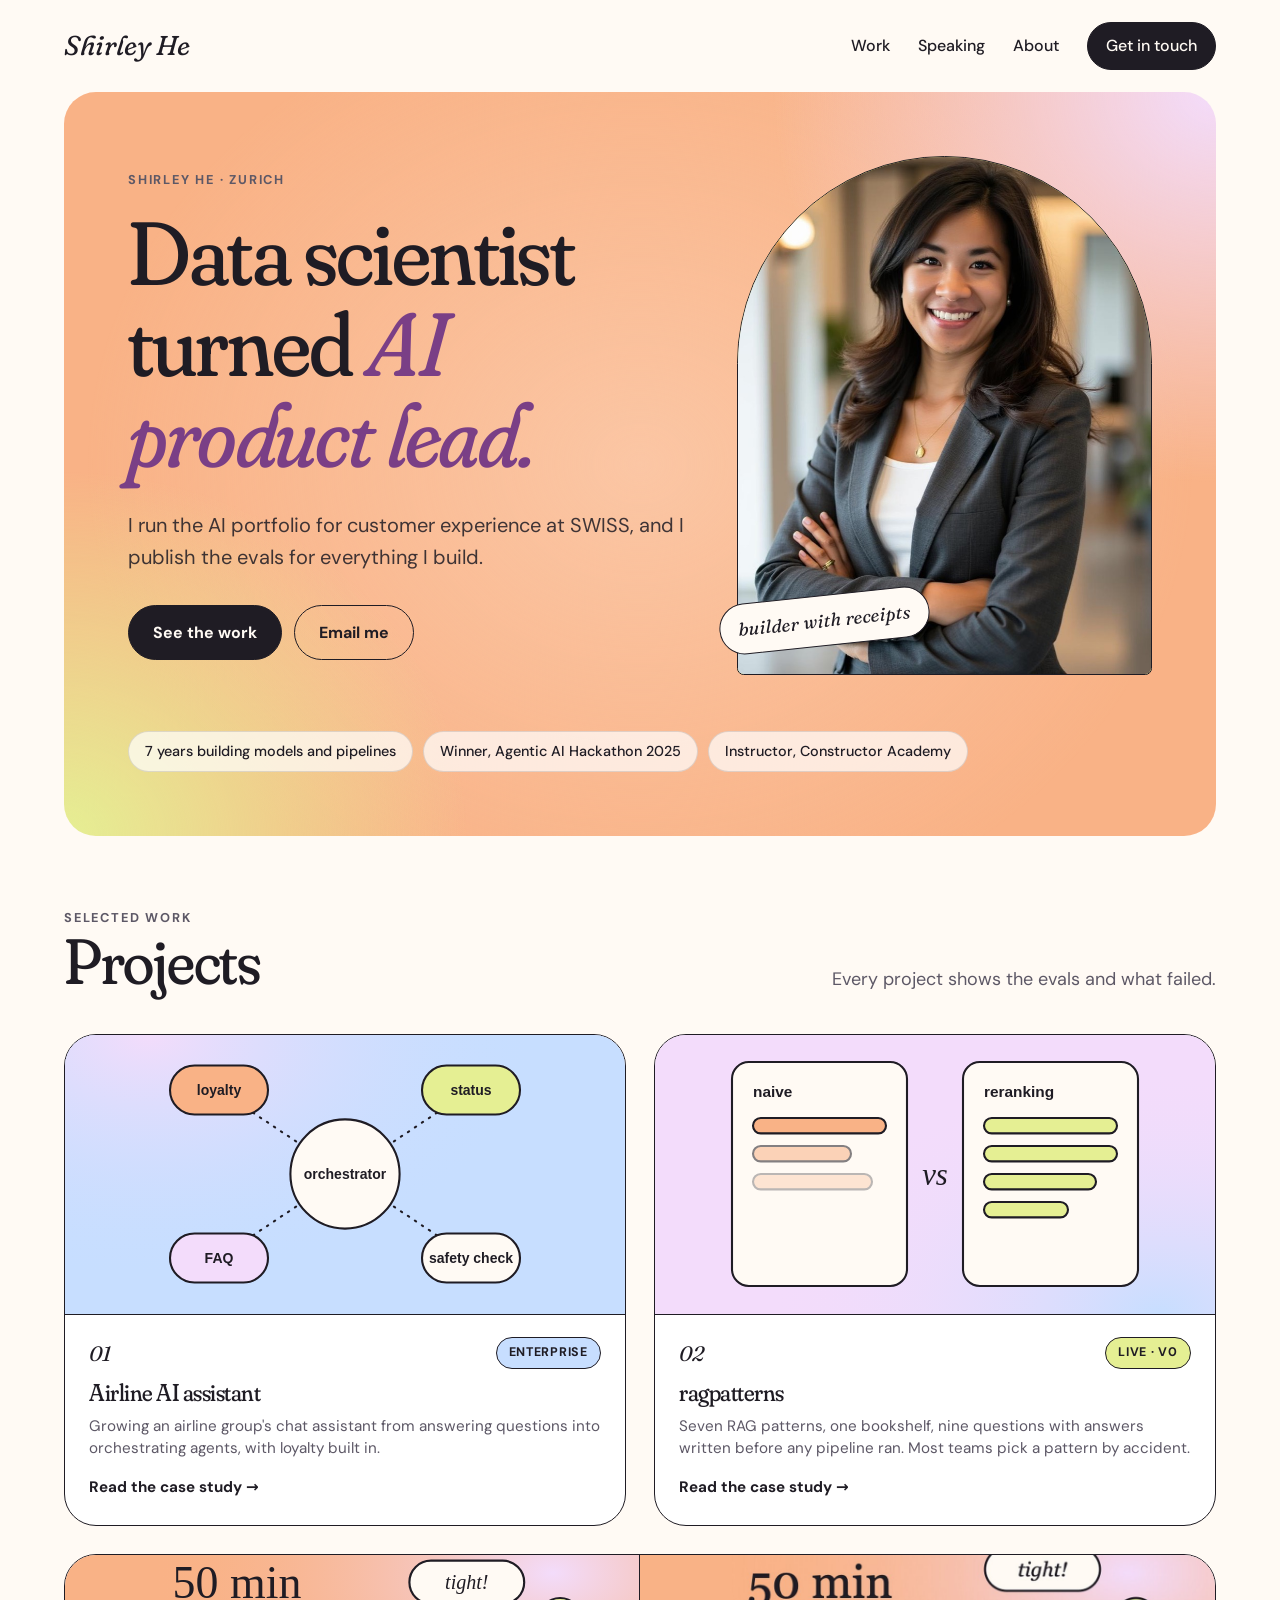
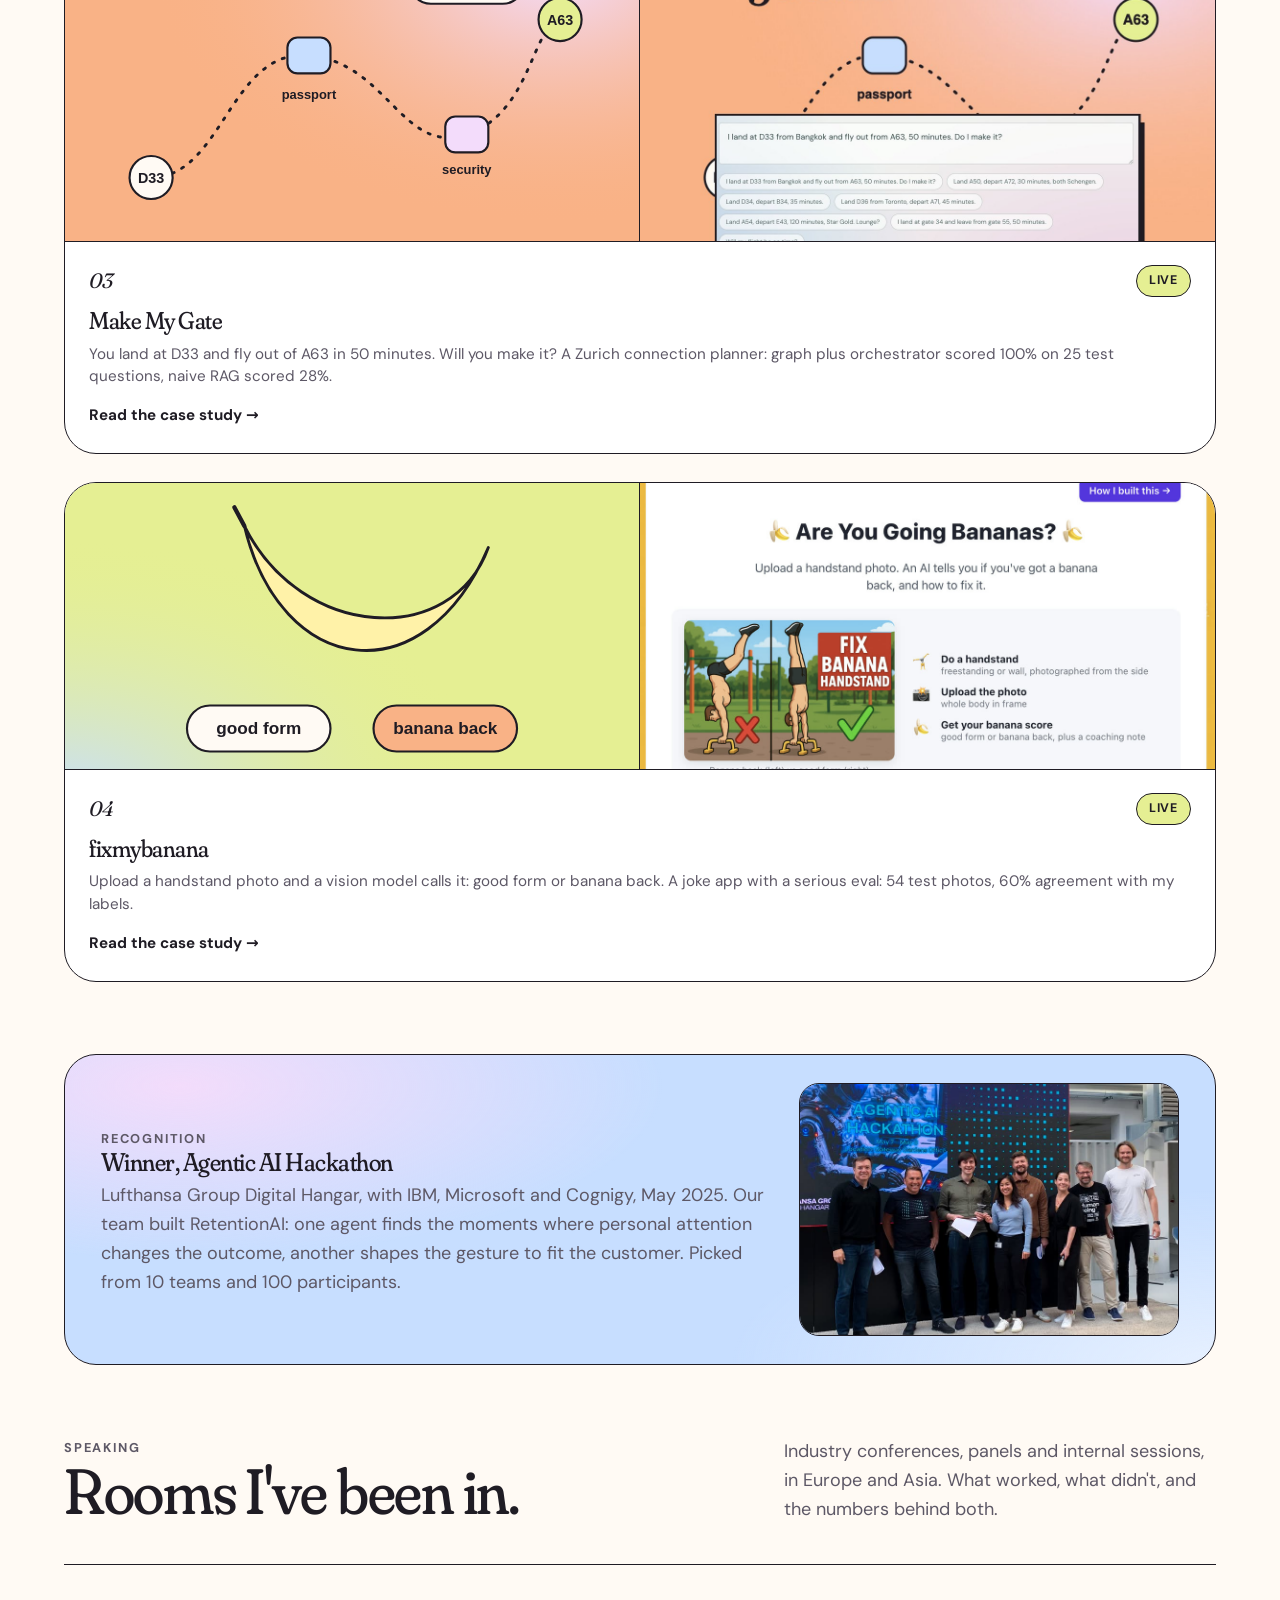
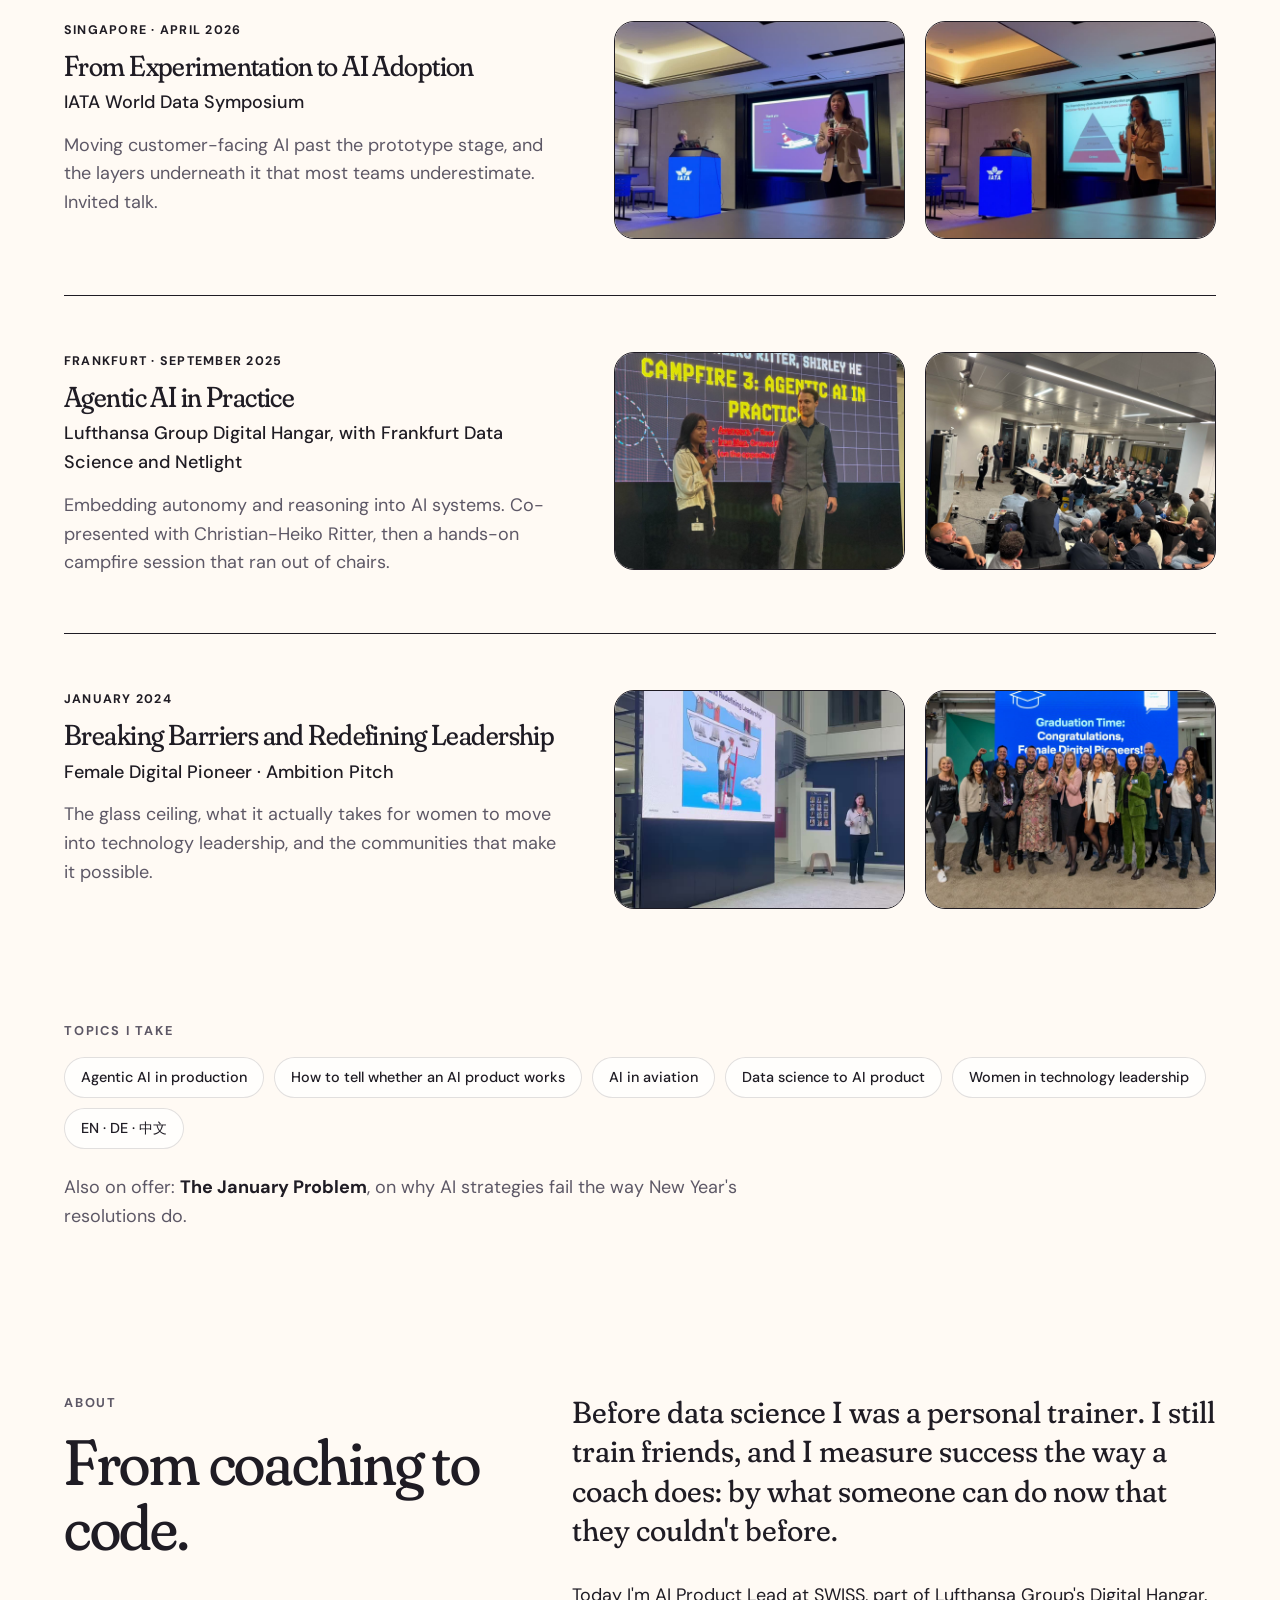
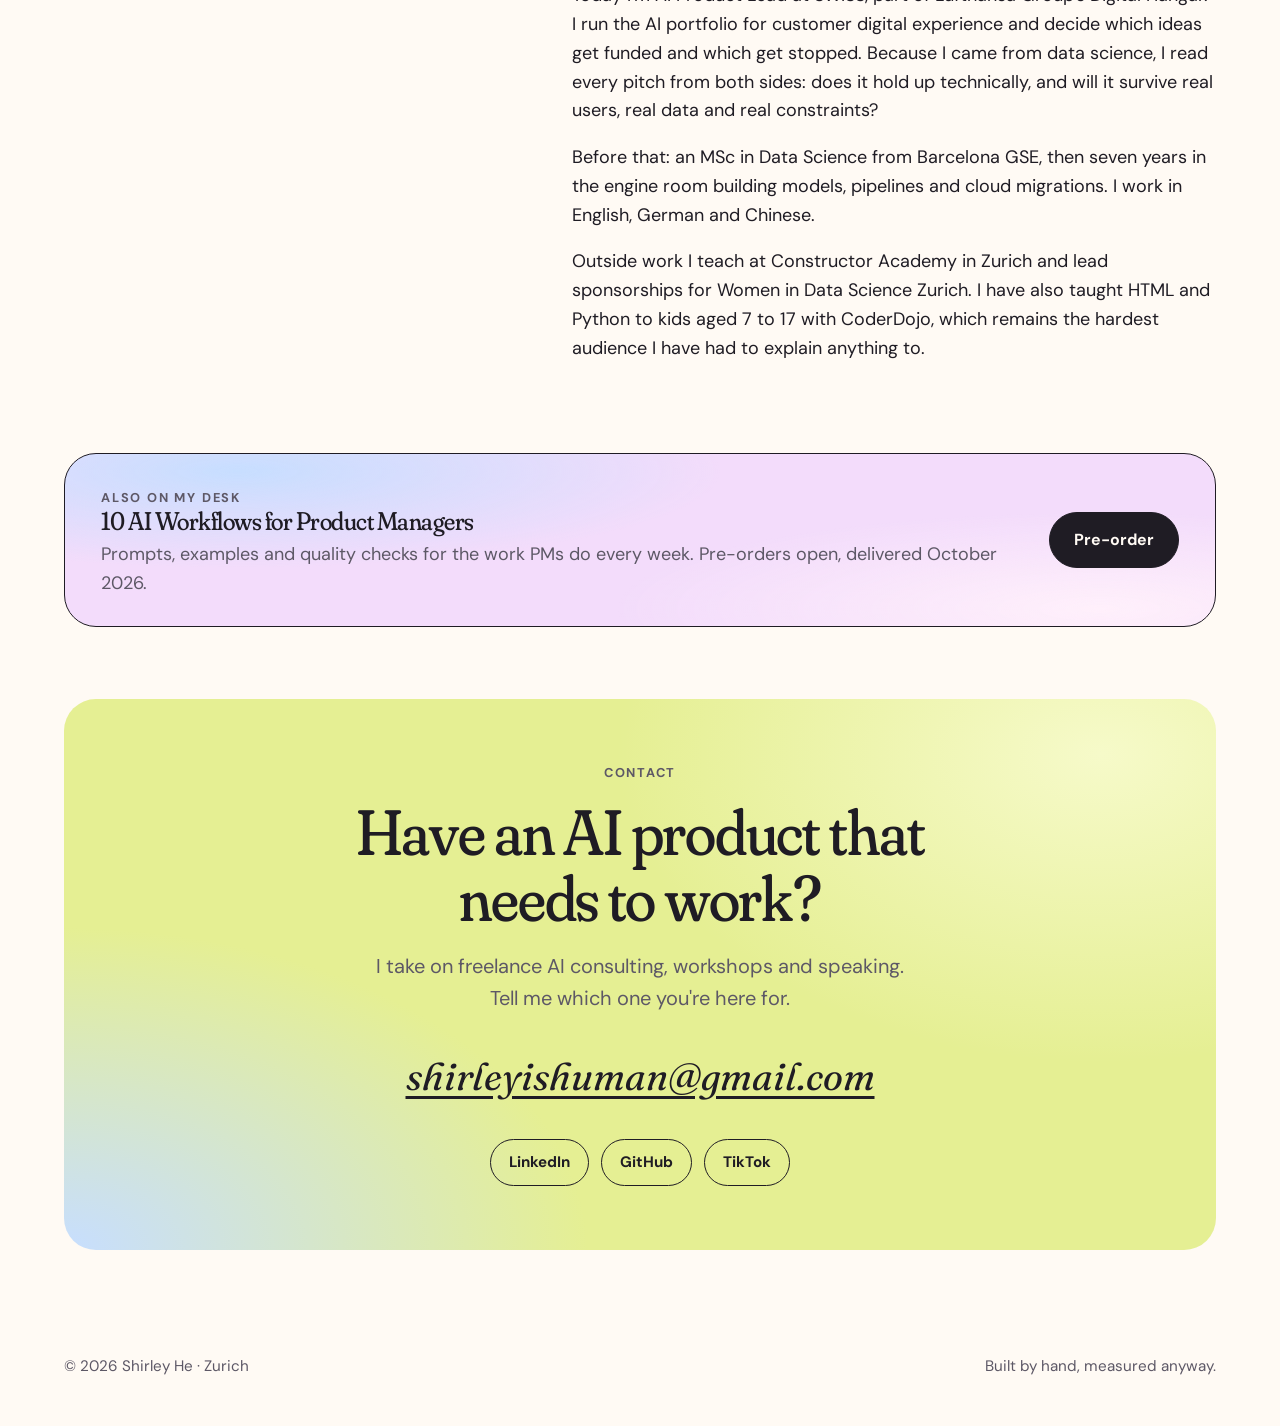
==== commit f36069a8: "Hero chips hold one row: make the strip its own full-width row Not a breakpoint problem. The three c" ====
--- a/index.html
+++ b/index.html
@@ -46,12 +46,6 @@
         <a class="btn btn-light" href="mailto:shirleyishuman@gmail.com">Email me</a>
       </div>
 
-      <!-- EDIT: the credentials strip. Add or remove <li class="chip"> items. -->
-      <ul class="chips facts">
-        <li class="chip">7 years building models and pipelines</li>
-        <li class="chip">Winner, Agentic AI Hackathon 2025</li>
-        <li class="chip">Instructor, Constructor Academy</li>
-      </ul>
     </div>
 
     <div class="portrait-wrap">
@@ -61,6 +55,14 @@
       </div>
       <span class="sticker">builder with receipts</span>
     </div>
+
+    <!-- EDIT: the credentials strip. Add or remove <li class="chip"> items.
+         It spans the full width of the hero, so it holds one row on desktop. -->
+    <ul class="chips facts">
+      <li class="chip">7 years building models and pipelines</li>
+      <li class="chip">Winner, Agentic AI Hackathon 2025</li>
+      <li class="chip">Instructor, Constructor Academy</li>
+    </ul>
   </div>
 </section>
 
--- a/css/style.css
+++ b/css/style.css
@@ -248,6 +248,9 @@
 .portrait-wrap { position: relative; }
 
 .facts { margin-top: 28px; }
+/* The chips need ~840px for one row and the hero text column caps at ~560px,
+   so they live as their own full-width hero row instead of inside that column. */
+.hero .facts { grid-column: 1 / -1; margin-top: 8px; }
 
 
 /* ---------- 8. SECTION HEADINGS ---------- */
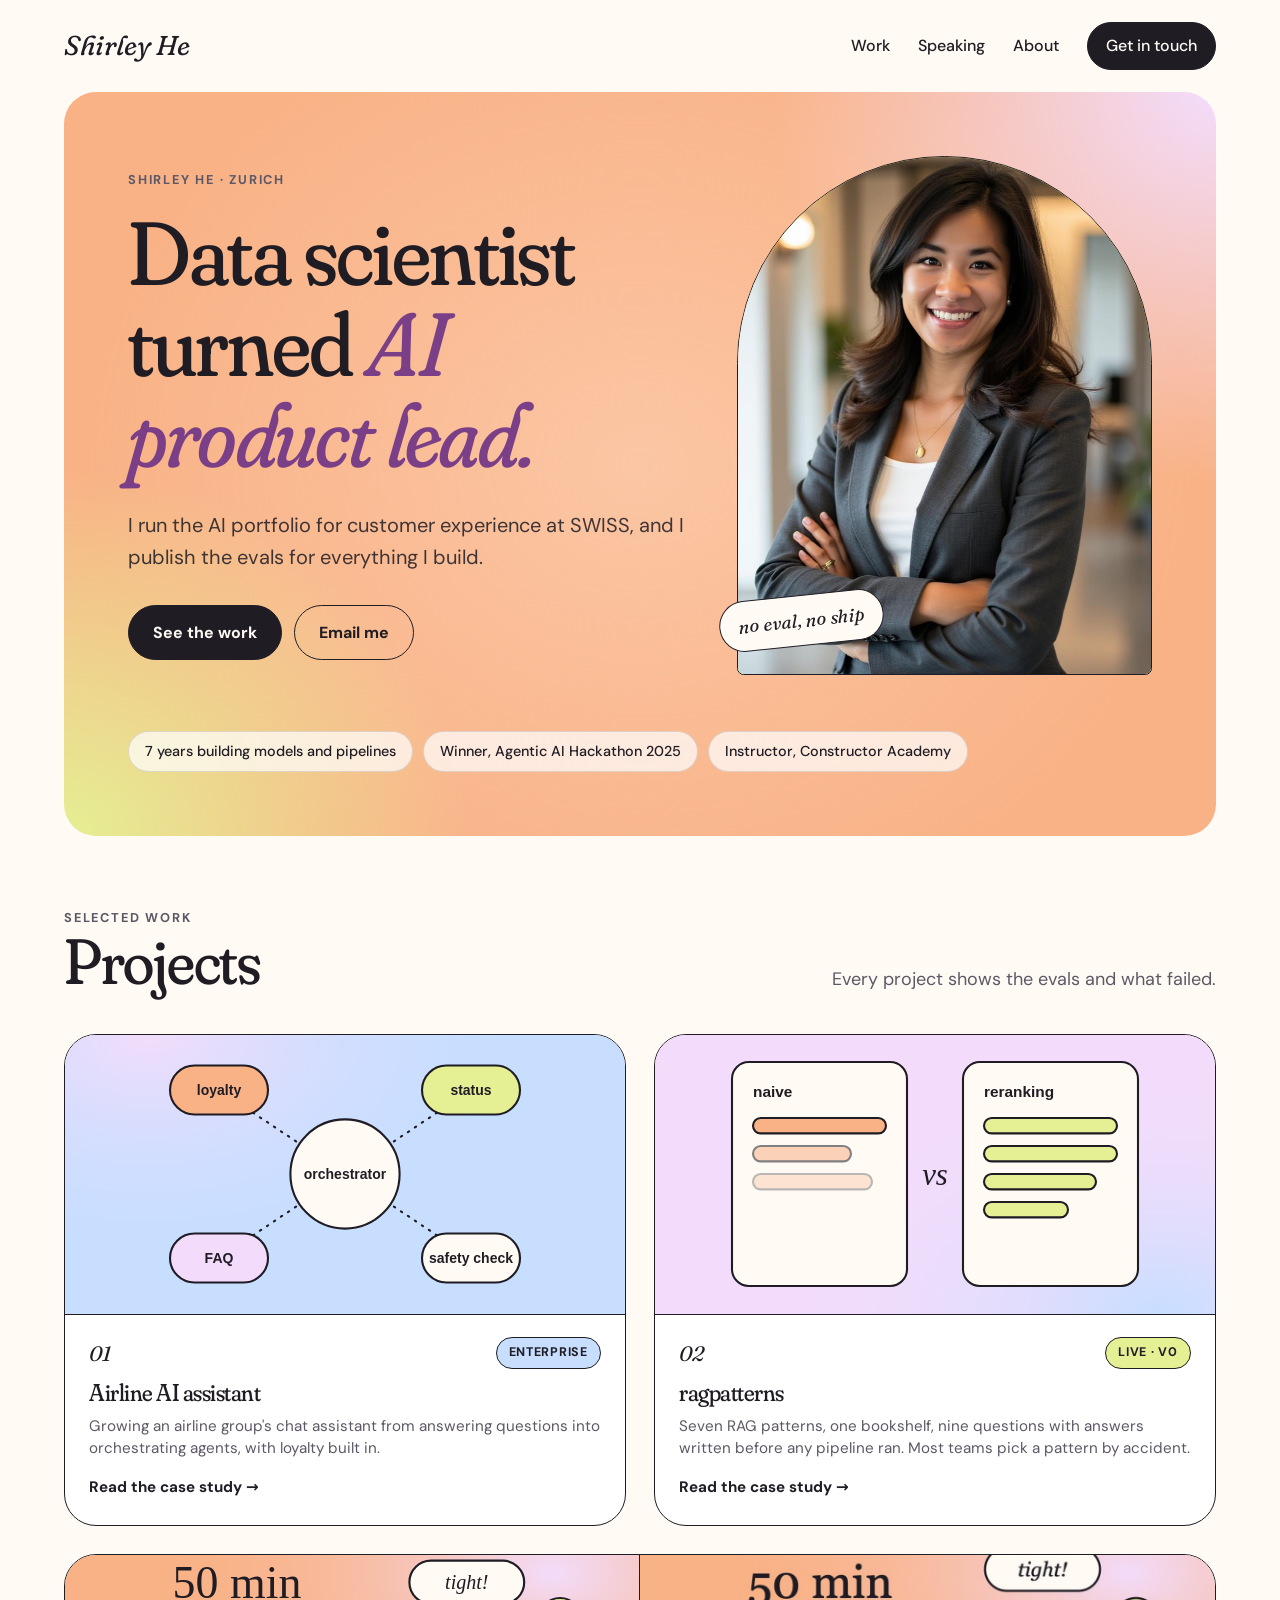
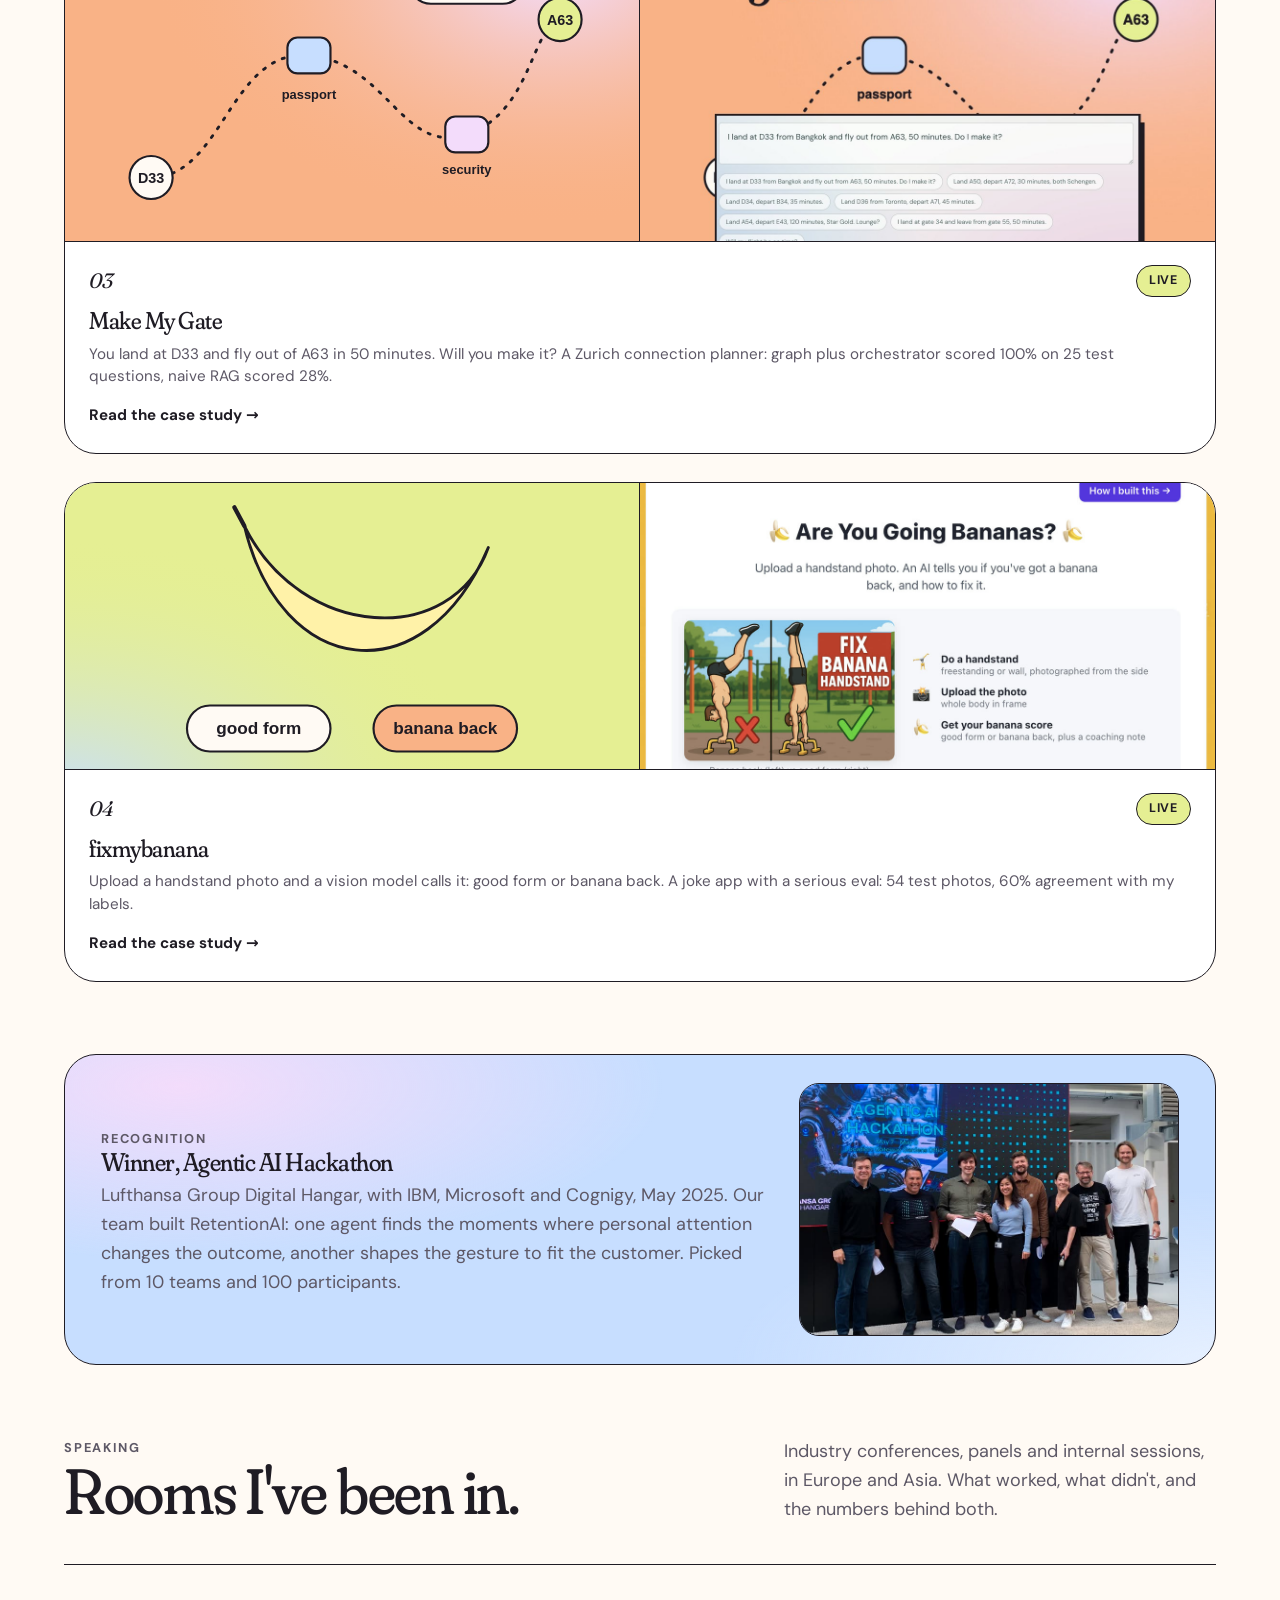
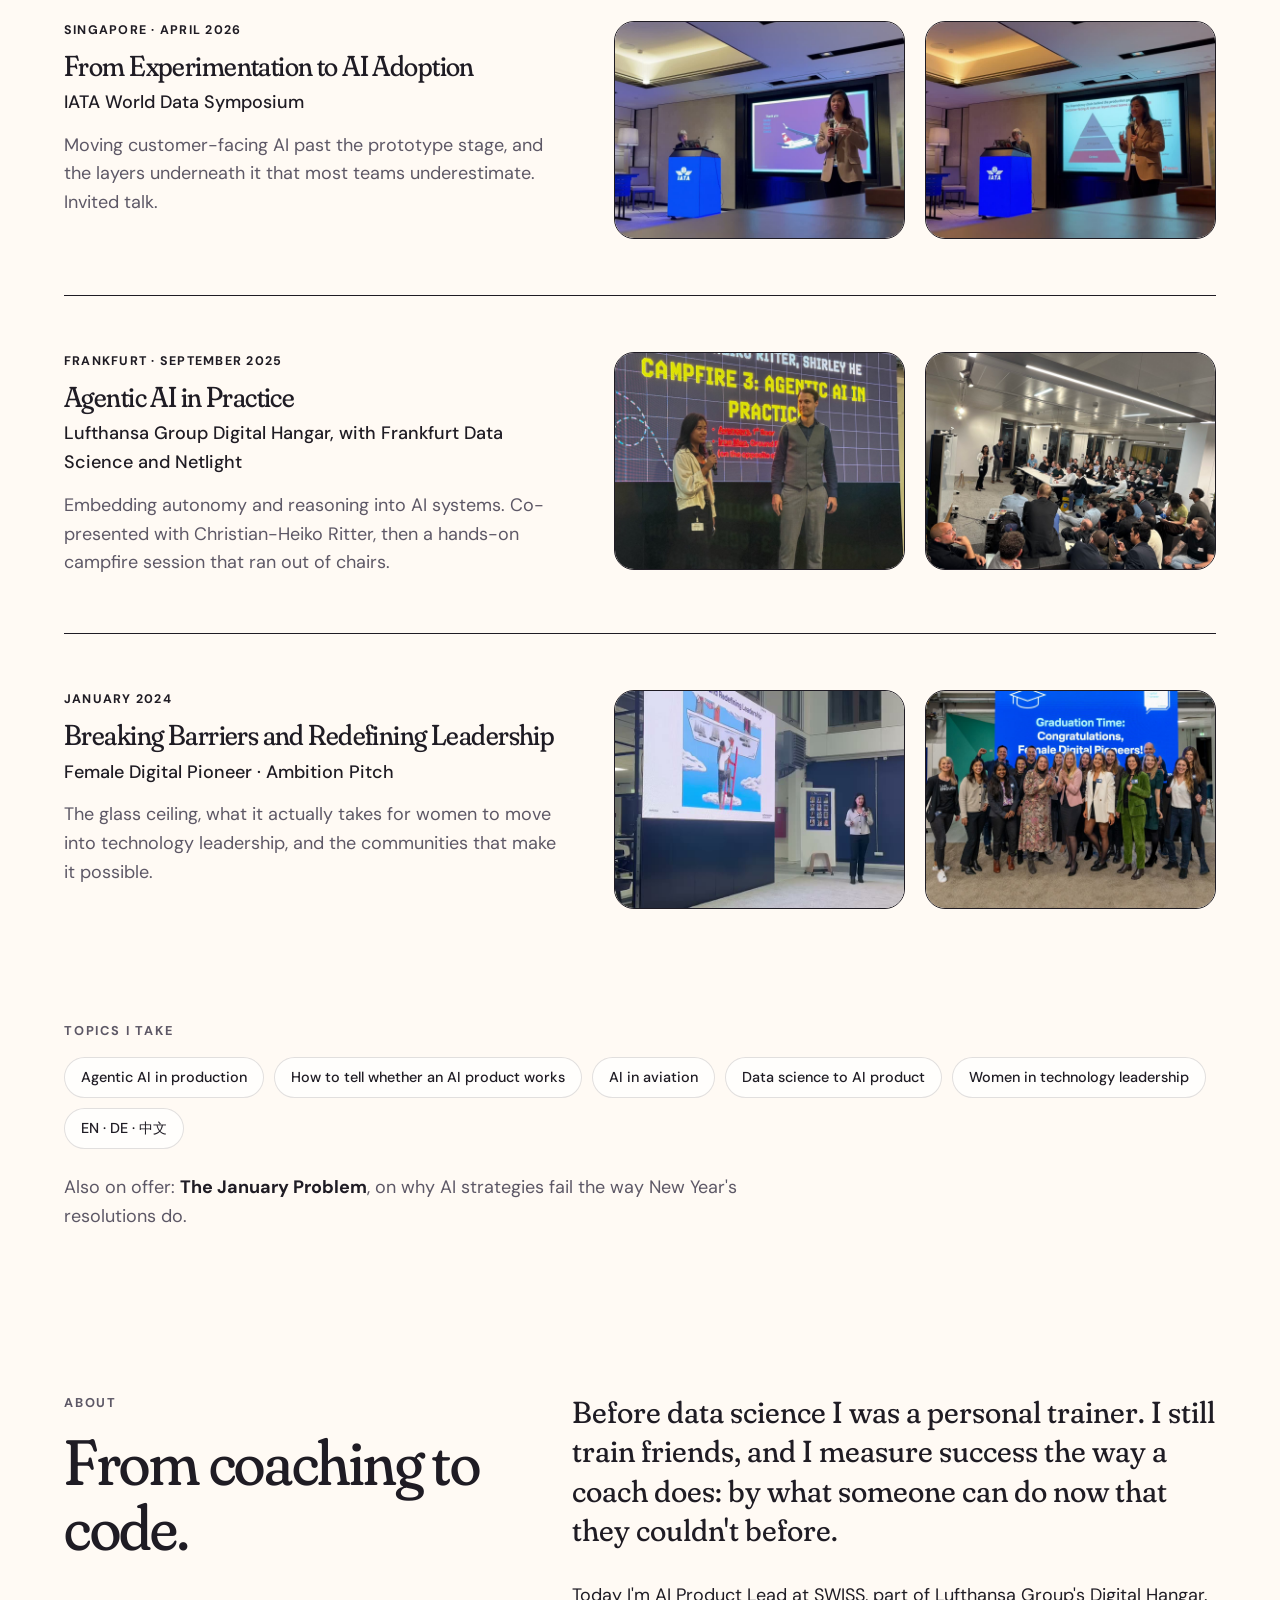
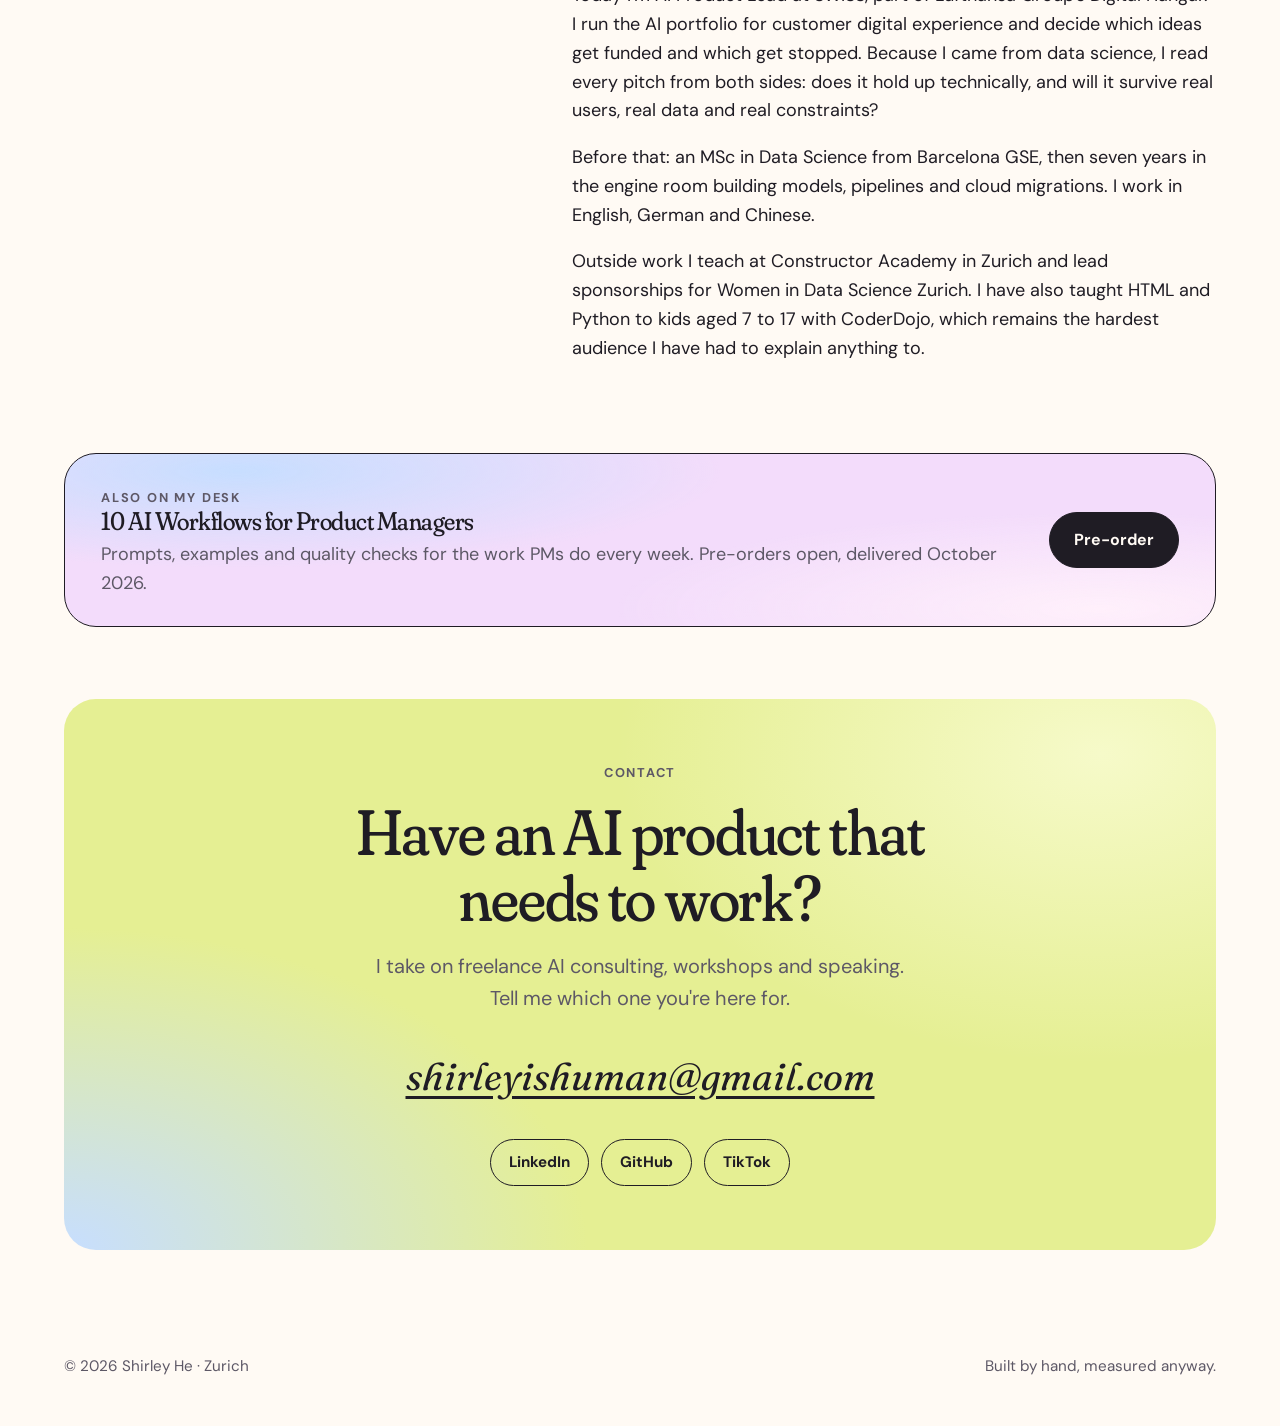
==== commit a35cb19a: "Sticker: "builder with receipts" becomes "no eval, no ship" "Builder" is generic AI-scene jargon and" ====
--- a/index.html
+++ b/index.html
@@ -53,7 +53,7 @@
         <!-- EDIT: to change the photo, replace assets/shirley-portrait.jpg -->
         <img src="assets/shirley-portrait.jpg" alt="Portrait of Shirley He">
       </div>
-      <span class="sticker">builder with receipts</span>
+      <span class="sticker">no eval, no ship</span>
     </div>
 
     <!-- EDIT: the credentials strip. Add or remove <li class="chip"> items.
